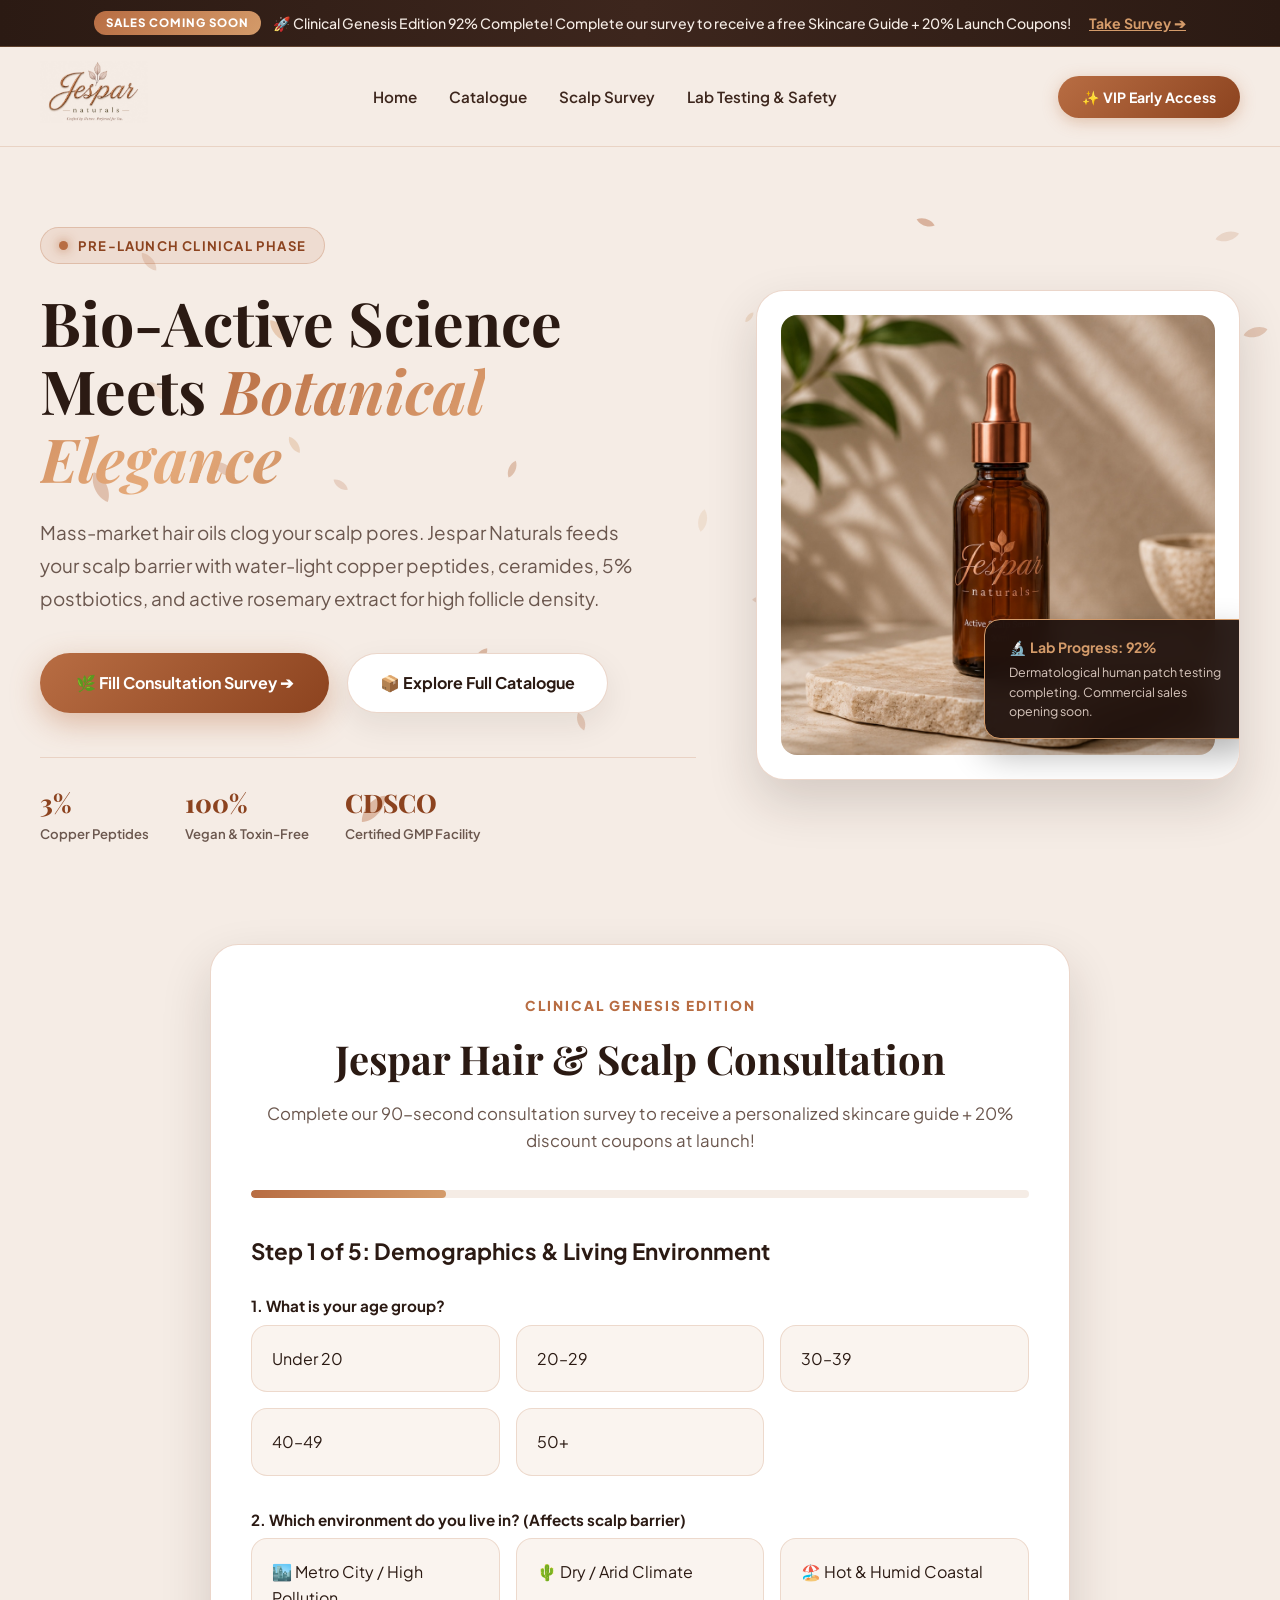
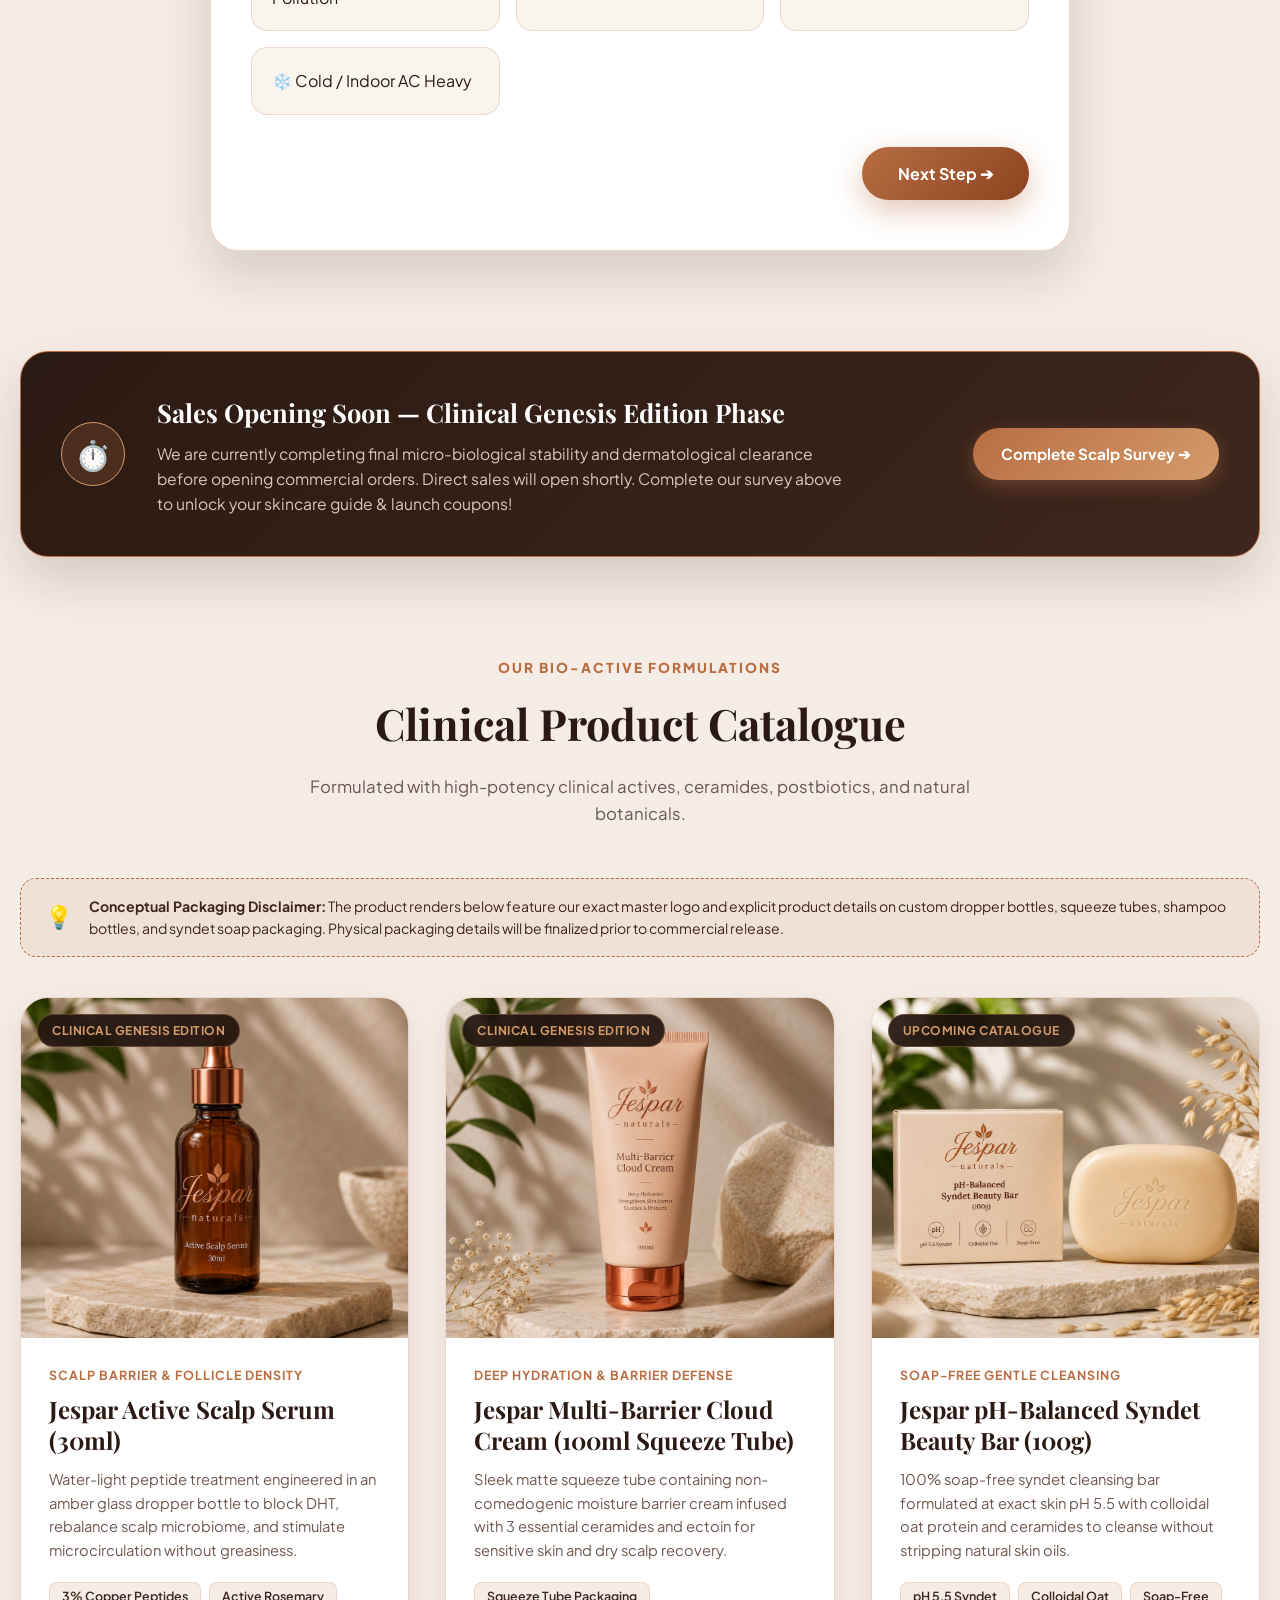
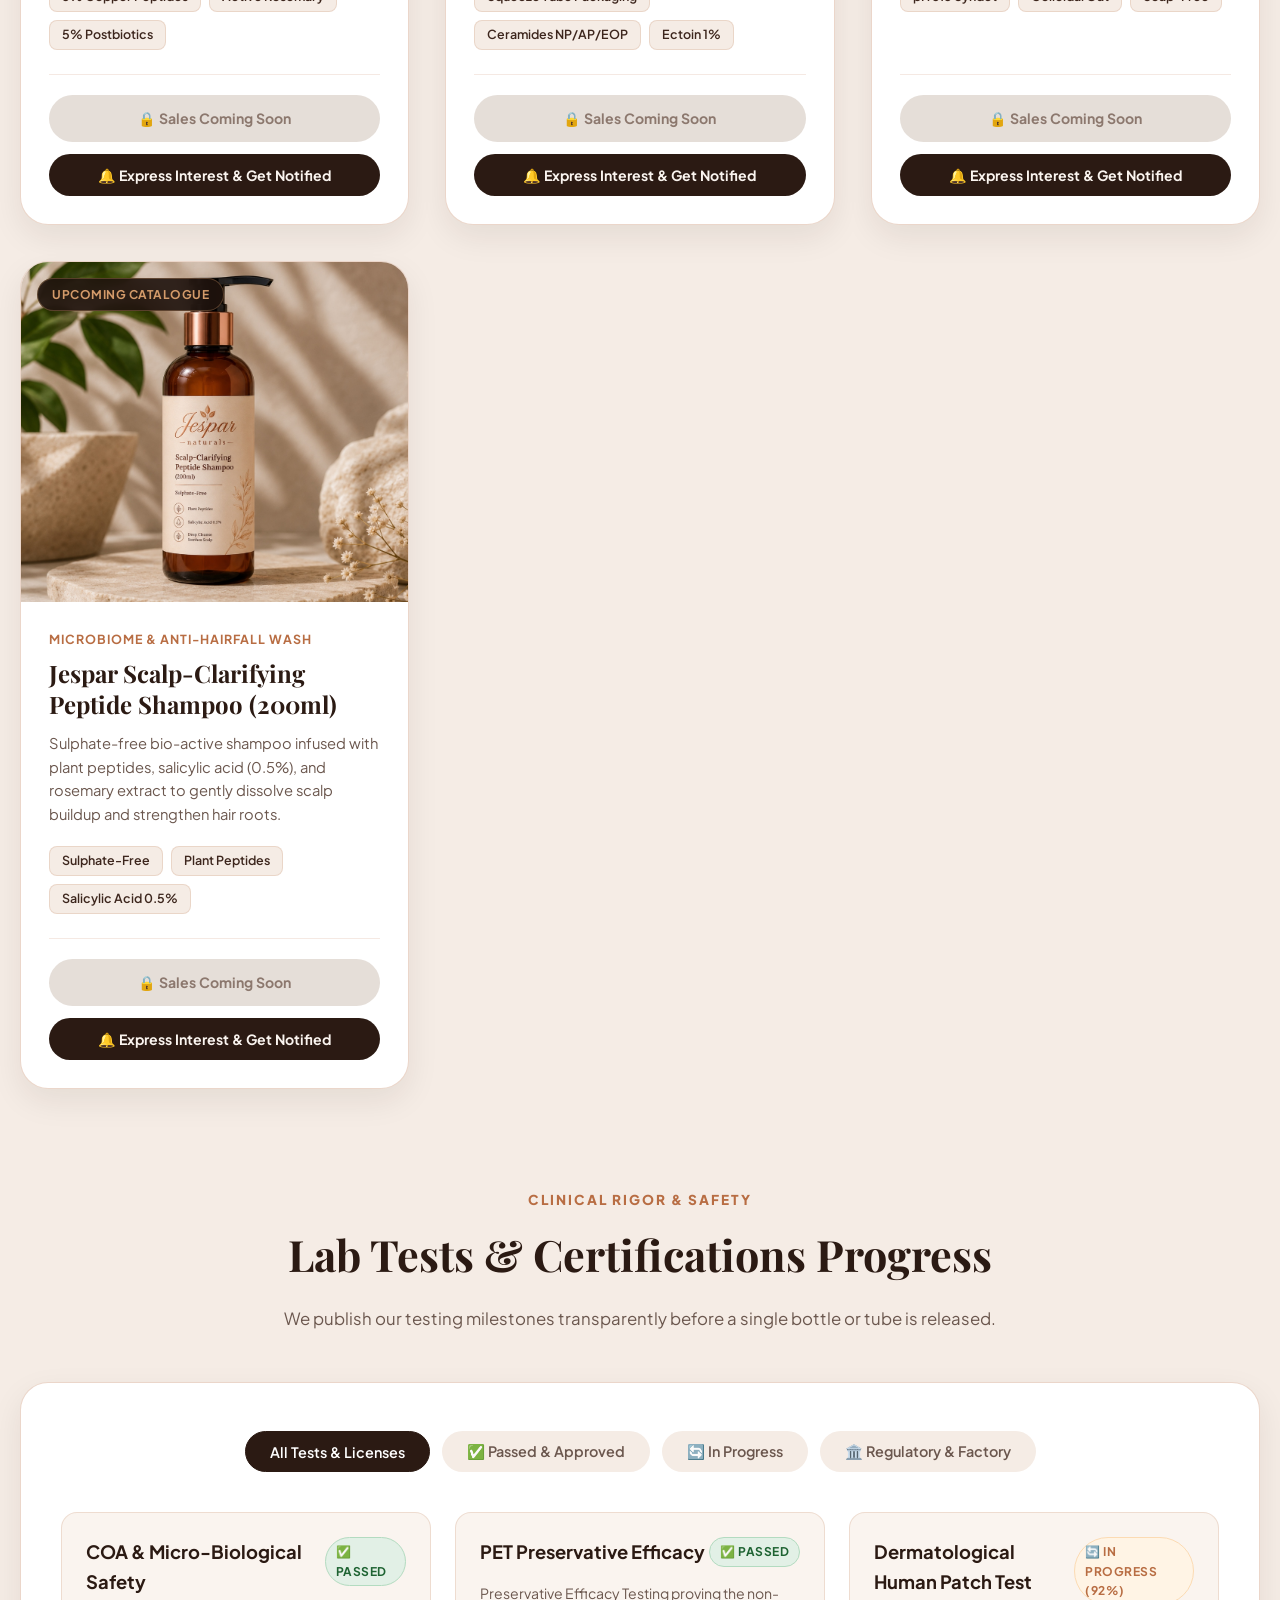
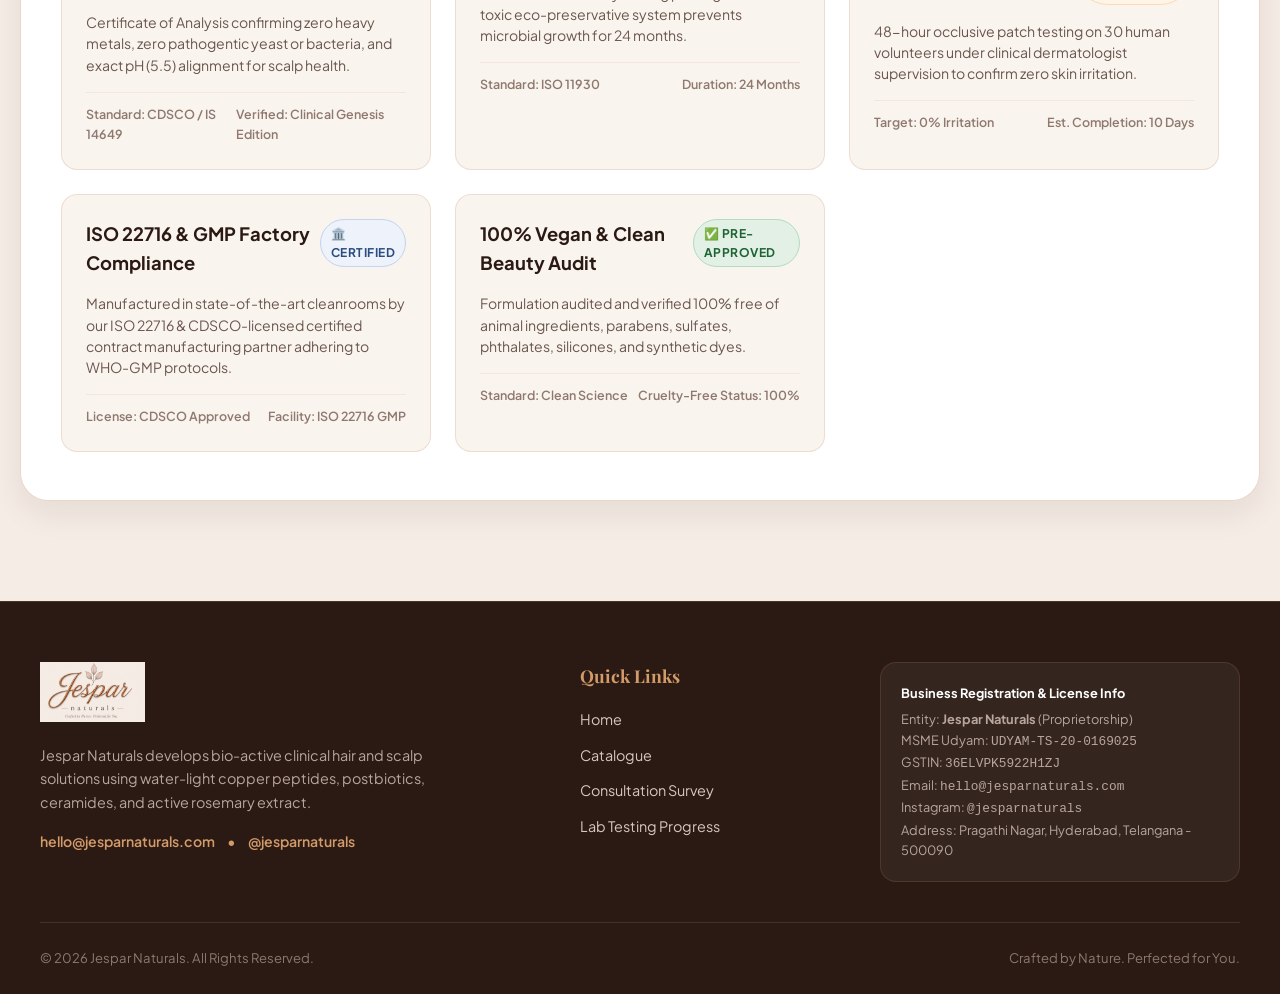
==== index.html @ 6795d4a9 "Deploy Jespar Naturals pre-launch website with 4 clinical product renders & master consultation surv" ====
<!DOCTYPE html>
<html lang="en">
<head>
  <meta charset="UTF-8">
  <meta name="viewport" content="width=device-width, initial-scale=1.0">
  <title>Jespar Naturals — Bio-Active Clinical Scalp & Skin Care</title>
  <meta name="description" content="Jespar Naturals provides clinical water-light copper peptides, postbiotics, and active rosemary for superior scalp barrier and skin health. Explore our full product catalogue.">
  <link rel="stylesheet" href="styles.css">
  <link rel="shortcut icon" href="assets/logo.png?v=2" type="image/png">
</head>
<body>

  <!-- Floating Botanical Nature Particles Canvas -->
  <canvas id="natureCanvas"></canvas>

  <!-- 1. Announcement Bar -->
  <div class="announcement-bar">
    <span class="badge">Sales Coming Soon</span>
    <span>🚀 Clinical Genesis Edition 92% Complete! Complete our survey to receive a free Skincare Guide + 20% Launch Coupons!</span>
    <a href="#survey" class="announcement-link">Take Survey ➔</a>
  </div>

  <!-- 2. Sticky Navbar -->
  <header class="navbar">
    <div class="nav-brand">
      <a href="#hero">
        <img src="assets/logo.png?v=2" alt="Jespar Naturals" class="nav-logo-img">
      </a>
    </div>
    <ul class="nav-links">
      <li><a href="#hero">Home</a></li>
      <li><a href="#products">Catalogue</a></li>
      <li><a href="#survey">Scalp Survey</a></li>
      <li><a href="#lab-tests">Lab Testing & Safety</a></li>
    </ul>
    <div class="nav-actions">
      <button class="btn-primary-sm" onclick="openVipModal()">✨ VIP Early Access</button>
    </div>
  </header>

  <!-- 3. Hero Section -->
  <section class="hero-section" id="hero">
    <div class="hero-content">
      <div class="hero-tag">
        <span class="dot"></span>
        <span>Pre-Launch Clinical Phase</span>
      </div>

      <h1 class="hero-title">
        Bio-Active Science Meets <span class="copper-accent">Botanical Elegance</span>
      </h1>
      <p class="hero-subtitle">
        Mass-market hair oils clog your scalp pores. Jespar Naturals feeds your scalp barrier with water-light copper peptides, ceramides, 5% postbiotics, and active rosemary extract for high follicle density.
      </p>
      <div class="hero-ctas">
        <a href="#survey" class="btn-hero-primary">
          🌿 Fill Consultation Survey ➔
        </a>
        <a href="#products" class="btn-hero-secondary">
          📦 Explore Full Catalogue
        </a>
      </div>
      <div class="hero-proof-bar">
        <div class="proof-item">
          <span class="number">3%</span>
          <span class="label">Copper Peptides</span>
        </div>
        <div class="proof-item">
          <span class="number">100%</span>
          <span class="label">Vegan & Toxin-Free</span>
        </div>
        <div class="proof-item">
          <span class="number">CDSCO</span>
          <span class="label">Certified GMP Facility</span>
        </div>
      </div>
    </div>
    <div class="hero-visual-container">
      <div class="hero-main-card">
        <img src="assets/serum_concept.jpg" alt="Jespar Active Scalp Serum Clinical Genesis Edition Packaging">
        <div class="hero-floating-badge">
          <div class="title">🔬 Lab Progress: 92%</div>
          <div class="desc">Dermatological human patch testing completing. Commercial sales opening soon.</div>
        </div>
      </div>
    </div>
  </section>

  <!-- 4. Master Hair & Scalp Consultation Survey Wizard -->
  <section class="section-wrapper" id="survey">
    <div class="quiz-section-card">
      <div class="quiz-header">
        <div class="section-subtitle">Clinical Genesis Edition</div>
        <h2>Jespar Hair & Scalp Consultation</h2>
        <p>Complete our 90-second consultation survey to receive a personalized skincare guide + 20% discount coupons at launch!</p>
      </div>

      <div class="quiz-progress-bar-wrap">
        <div class="quiz-progress-bar" id="surveyProgressBar"></div>
      </div>

      <!-- Step 1: Age & Environment -->
      <div class="quiz-step-card active" id="surveyStep1">
        <div class="quiz-question-title">Step 1 of 5: Demographics & Living Environment</div>
        
        <div class="form-group mb-4">
          <label style="font-size: 0.95rem; font-weight: 700; color: var(--coffee-espresso);">1. What is your age group?</label>
          <div class="quiz-options-grid">
            <div class="quiz-option-btn" onclick="selectSurveyOption(1, 'age', this, 'Under 20')">Under 20</div>
            <div class="quiz-option-btn" onclick="selectSurveyOption(1, 'age', this, '20–29')">20–29</div>
            <div class="quiz-option-btn" onclick="selectSurveyOption(1, 'age', this, '30–39')">30–39</div>
            <div class="quiz-option-btn" onclick="selectSurveyOption(1, 'age', this, '40–49')">40–49</div>
            <div class="quiz-option-btn" onclick="selectSurveyOption(1, 'age', this, '50+')">50+</div>
          </div>
        </div>

        <div class="form-group">
          <label style="font-size: 0.95rem; font-weight: 700; color: var(--coffee-espresso);">2. Which environment do you live in? (Affects scalp barrier)</label>
          <div class="quiz-options-grid">
            <div class="quiz-option-btn" onclick="selectSurveyOption(1, 'environment', this, 'Metro City / Highly Polluted')">🏙️ Metro City / High Pollution</div>
            <div class="quiz-option-btn" onclick="selectSurveyOption(1, 'environment', this, 'Dry / Arid Climate')">🌵 Dry / Arid Climate</div>
            <div class="quiz-option-btn" onclick="selectSurveyOption(1, 'environment', this, 'Hot & Humid Coastal')">🏖️ Hot & Humid Coastal</div>
            <div class="quiz-option-btn" onclick="selectSurveyOption(1, 'environment', this, 'Cold / Indoor AC Heavy')">❄️ Cold / Indoor AC Heavy</div>
          </div>
        </div>

        <div class="quiz-nav-row">
          <span></span>
          <button class="btn-hero-primary" onclick="nextSurveyStep(1)">Next Step ➔</button>
        </div>
      </div>

      <!-- Step 2: Concerns & Current Treatments -->
      <div class="quiz-step-card" id="surveyStep2">
        <div class="quiz-question-title">Step 2 of 5: Scalp Concerns & Current Treatments</div>

        <div class="form-group mb-4">
          <label style="font-size: 0.95rem; font-weight: 700; color: var(--coffee-espresso);">3. What is your primary hair or scalp concern?</label>
          <div class="quiz-options-grid">
            <div class="quiz-option-btn" onclick="selectSurveyOption(2, 'concern', this, 'Hair Thinning & Fall')">💇 Hair Thinning & Excessive Fall</div>
            <div class="quiz-option-btn" onclick="selectSurveyOption(2, 'concern', this, 'Dry Flakes & Itchiness')">❄️ Dry Flakes & Itchy Scalp</div>
            <div class="quiz-option-btn" onclick="selectSurveyOption(2, 'concern', this, 'Oily Roots & Clogged Pores')">🛢️ Oily Roots & Greasiness</div>
            <div class="quiz-option-btn" onclick="selectSurveyOption(2, 'concern', this, 'Weak Shaft & Slow Growth')">🌱 Weak Shaft & Slow Growth</div>
          </div>
        </div>

        <div class="form-group">
          <label style="font-size: 0.95rem; font-weight: 700; color: var(--coffee-espresso);">4. How do you currently treat hair fall or scalp issues?</label>
          <div class="quiz-options-grid">
            <div class="quiz-option-btn" onclick="selectSurveyOption(2, 'treatment', this, 'Heavy Hair Oils (Coconut/Onion)')">🥥 Heavy Traditional Hair Oils</div>
            <div class="quiz-option-btn" onclick="selectSurveyOption(2, 'treatment', this, 'Anti-Hairfall Shampoos')">🧼 Anti-Hairfall Shampoos</div>
            <div class="quiz-option-btn" onclick="selectSurveyOption(2, 'treatment', this, 'Dermatologist Supplements')">💊 Derm Supplements / Minoxidil</div>
            <div class="quiz-option-btn" onclick="selectSurveyOption(2, 'treatment', this, 'No Active Treatment Yet')">❌ No Active Treatment Yet</div>
          </div>
        </div>

        <div class="quiz-nav-row">
          <button class="btn-hero-secondary" onclick="prevSurveyStep(2)">⬅️ Back</button>
          <button class="btn-hero-primary" onclick="nextSurveyStep(2)">Next Step ➔</button>
        </div>
      </div>

      <!-- Step 3: Texture Preference & Customization -->
      <div class="quiz-step-card" id="surveyStep3">
        <div class="quiz-question-title">Step 3 of 5: Product Texture & Customization</div>

        <div class="form-group mb-4">
          <label style="font-size: 0.95rem; font-weight: 700; color: var(--coffee-espresso);">5. Do you prefer traditional hair oils, or a water-light serum that absorbs instantly?</label>
          <div class="quiz-options-grid">
            <div class="quiz-option-btn" onclick="selectSurveyOption(3, 'texture', this, 'Water-Light Non-Greasy Serum')">💧 Water-Light Non-Greasy Serum</div>
            <div class="quiz-option-btn" onclick="selectSurveyOption(3, 'texture', this, 'Traditional Hair Oils')">🥥 Traditional Heavy Hair Oils</div>
            <div class="quiz-option-btn" onclick="selectSurveyOption(3, 'texture', this, 'Open to Both')">✨ Open to Both</div>
          </div>
        </div>

        <div class="form-group">
          <label style="font-size: 0.95rem; font-weight: 700; color: var(--coffee-espresso);">6. Would you buy a hair serum customized based on an online scalp consultation?</label>
          <div class="quiz-options-grid">
            <div class="quiz-option-btn" onclick="selectSurveyOption(3, 'customization', this, 'Yes, Absolutely!')">🎯 Yes, Absolutely!</div>
            <div class="quiz-option-btn" onclick="selectSurveyOption(3, 'customization', this, 'Yes, if Clinical Results Proven')">🔬 Yes, if Results Proven</div>
            <div class="quiz-option-btn" onclick="selectSurveyOption(3, 'customization', this, 'Maybe / Price Dependent')">🤔 Maybe / Depends on Price</div>
          </div>
        </div>

        <div class="quiz-nav-row">
          <button class="btn-hero-secondary" onclick="prevSurveyStep(3)">⬅️ Back</button>
          <button class="btn-hero-primary" onclick="nextSurveyStep(3)">Next Step ➔</button>
        </div>
      </div>

      <!-- Step 4: Budget & Routine Consistency -->
      <div class="quiz-step-card" id="surveyStep4">
        <div class="quiz-question-title">Step 4 of 5: Budget & Routine Habits</div>

        <div class="form-group mb-4">
          <label style="font-size: 0.95rem; font-weight: 700; color: var(--coffee-espresso);">7. What is your monthly budget for hair products that deliver visible results?</label>
          <div class="quiz-options-grid">
            <div class="quiz-option-btn" onclick="selectSurveyOption(4, 'budget', this, 'Under ₹499')">Under ₹499</div>
            <div class="quiz-option-btn" onclick="selectSurveyOption(4, 'budget', this, '₹500 – ₹899')">₹500 – ₹899</div>
            <div class="quiz-option-btn" onclick="selectSurveyOption(4, 'budget', this, '₹900 – ₹1,499')">₹900 – ₹1,499</div>
            <div class="quiz-option-btn" onclick="selectSurveyOption(4, 'budget', this, '₹1,500+')">₹1,500+</div>
          </div>
        </div>

        <div class="form-group mb-4">
          <label style="font-size: 0.95rem; font-weight: 700; color: var(--coffee-espresso);">8. On a scale of 1–5, how consistent are you with your hair routine?</label>
          <div class="quiz-options-grid">
            <div class="quiz-option-btn" onclick="selectSurveyOption(4, 'consistency', this, '1 (Rarely)')">1 (Rarely)</div>
            <div class="quiz-option-btn" onclick="selectSurveyOption(4, 'consistency', this, '2 (Occasionally)')">2 (Occasionally)</div>
            <div class="quiz-option-btn" onclick="selectSurveyOption(4, 'consistency', this, '3 (Moderate)')">3 (Moderate)</div>
            <div class="quiz-option-btn" onclick="selectSurveyOption(4, 'consistency', this, '4 (Consistent)')">4 (Consistent)</div>
            <div class="quiz-option-btn" onclick="selectSurveyOption(4, 'consistency', this, '5 (Daily Dedicated)')">5 (Daily Dedicated)</div>
          </div>
        </div>

        <div class="form-group">
          <label style="font-size: 0.95rem; font-weight: 700; color: var(--coffee-espresso);">9. What is the biggest barrier preventing you from maintaining a routine?</label>
          <div class="quiz-options-grid">
            <div class="quiz-option-btn" onclick="selectSurveyOption(4, 'barrier', this, 'Greasiness & Wash Hassle')">🍳 Greasiness & Wash Hassle</div>
            <div class="quiz-option-btn" onclick="selectSurveyOption(4, 'barrier', this, 'Lack of Visible Results')">⏳ Lack of Visible Results</div>
            <div class="quiz-option-btn" onclick="selectSurveyOption(4, 'barrier', this, 'Forgetfulness / Time')">⏰ Forgetfulness / Lack of Time</div>
            <div class="quiz-option-btn" onclick="selectSurveyOption(4, 'barrier', this, 'High Product Cost')">💰 High Product Cost</div>
          </div>
        </div>

        <div class="quiz-nav-row">
          <button class="btn-hero-secondary" onclick="prevSurveyStep(4)">⬅️ Back</button>
          <button class="btn-hero-primary" onclick="nextSurveyStep(4)">Final Step ➔</button>
        </div>
      </div>

      <!-- Step 5: Product Reservation & Contact Details -->
      <div class="quiz-step-card" id="surveyStep5">
        <div class="quiz-question-title">Step 5 of 5: Clinical Genesis Edition Reservation & Coupon Delivery</div>

        <div class="form-group mb-4">
          <label style="font-size: 0.95rem; font-weight: 700; color: var(--coffee-espresso);">10. Which product would you like reserved?</label>
          <div class="quiz-options-grid">
            <div class="quiz-option-btn" onclick="selectSurveyOption(5, 'product', this, 'Jespar Active Scalp Serum (30ml Dropper)')">🧪 Jespar Active Scalp Serum (30ml Dropper)</div>
            <div class="quiz-option-btn" onclick="selectSurveyOption(5, 'product', this, 'Jespar Multi-Barrier Cloud Cream (100ml Tube)')">🧴 Jespar Multi-Barrier Cloud Cream (100ml Squeeze Tube)</div>
            <div class="quiz-option-btn" onclick="selectSurveyOption(5, 'product', this, 'Jespar pH-Balanced Syndet Beauty Bar (100g)')">🧼 Jespar pH-Balanced Syndet Beauty Bar (100g)</div>
            <div class="quiz-option-btn" onclick="selectSurveyOption(5, 'product', this, 'Jespar Scalp-Clarifying Peptide Shampoo (200ml)')">🌿 Jespar Scalp-Clarifying Peptide Shampoo (200ml)</div>
          </div>
        </div>

        <form onsubmit="submitMasterSurvey(event)" style="max-width: 540px; margin: 24px auto 0;">
          <div class="form-group">
            <label for="surveyName">Full Name *</label>
            <input type="text" id="surveyName" class="form-control" placeholder="Priya Kethana" required>
          </div>
          <div class="form-group">
            <label for="surveyEmail">Email Address *</label>
            <input type="email" id="surveyEmail" class="form-control" placeholder="hello@jesparnaturals.com" required>
          </div>
          <div class="form-group">
            <label for="surveyPhone">Phone Number / WhatsApp * (For Coupon & Guide Delivery)</label>
            <input type="tel" id="surveyPhone" class="form-control" placeholder="+91 98765 43210" required>
          </div>
          
          <div class="quiz-nav-row" style="margin-top: 24px;">
            <button type="button" class="btn-hero-secondary" onclick="prevSurveyStep(5)">⬅️ Back</button>
            <button type="submit" class="btn-hero-primary">
              ✨ Complete Survey & Claim Coupons ➔
            </button>
          </div>
        </form>
      </div>

      <!-- Results & Thank You Screen -->
      <div class="quiz-results-card" id="surveyResultsCard">
        <div class="routine-match-badge">💚 THANK YOU FOR COMPLETING OUR SURVEY!</div>
        <h3 style="font-size: 2.2rem; color: var(--coffee-espresso); margin-bottom: 16px;">
          Your Consultation is Complete!
        </h3>
        <div style="background: rgba(184, 109, 67, 0.1); border: 1px dashed var(--copper-primary); border-radius: var(--radius-md); padding: 24px; max-width: 650px; margin: 0 auto 24px; text-align: center;">
          <p style="font-size: 1.1rem; color: var(--coffee-espresso); font-weight: 700; margin-bottom: 8px;">
            🎁 Once Jespar Naturals officially launches:
          </p>
          <p style="font-size: 1rem; color: var(--text-muted); line-height: 1.7;">
            We will share your <strong>Detailed Skincare & Scalp Routine Guide</strong> along with your <strong>20% Early-Bird Discount Coupons</strong> directly to your WhatsApp (<span id="thanksPhoneText"></span>) and Email (<span id="thanksEmailText"></span>)!
          </p>
        </div>
        <div style="display: flex; gap: 16px; justify-content: center; flex-wrap: wrap;">
          <a href="#products" class="btn-hero-primary">Explore Product Formulations ➔</a>
          <button class="btn-hero-secondary" onclick="openVipModal()">View VIP Reservations</button>
        </div>
      </div>

    </div>
  </section>

  <!-- 5. Pre-Launch E-Commerce Notice Banner -->
  <section class="section-wrapper">
    <div class="prelaunch-notice-banner">
      <div class="notice-icon">⏱️</div>
      <div class="notice-content">
        <h3>Sales Opening Soon — Clinical Genesis Edition Phase</h3>
        <p>
          We are currently completing final micro-biological stability and dermatological clearance before opening commercial orders. Direct sales will open shortly. Complete our survey above to unlock your skincare guide & launch coupons!
        </p>
      </div>
      <a href="#survey" class="btn-survey-cta">
        Complete Scalp Survey ➔
      </a>
    </div>
  </section>

  <!-- 6. 4-Product Catalogue Showcase with Redesigned Master Studio Renders -->
  <section class="section-wrapper" id="products">
    <div class="section-header">
      <div class="section-subtitle">Our Bio-Active Formulations</div>
      <h2 class="section-title">Clinical Product Catalogue</h2>
      <p class="section-desc">Formulated with high-potency clinical actives, ceramides, postbiotics, and natural botanicals.</p>
    </div>

    <!-- Explicit Conceptual Disclaimer -->
    <div class="disclaimer-alert-box">
      <span class="icon">💡</span>
      <div>
        <strong>Conceptual Packaging Disclaimer:</strong> The product renders below feature our exact master logo and explicit product details on custom dropper bottles, squeeze tubes, shampoo bottles, and syndet soap packaging. Physical packaging details will be finalized prior to commercial release.
      </div>
    </div>

    <div class="products-grid">
      <!-- Product Card 1: Scalp Serum -->
      <div class="product-card">
        <div class="product-image-wrapper">
          <img src="assets/serum_concept.jpg" alt="Jespar Active Scalp Serum 30ml Amber Glass Dropper Bottle Redesigned Master Render">
          <span class="status-badge">Clinical Genesis Edition</span>
        </div>
        <div class="product-details">
          <div class="product-tagline">Scalp Barrier & Follicle Density</div>
          <h3 class="product-title">Jespar Active Scalp Serum (30ml)</h3>
          <p class="product-description">
            Water-light peptide treatment engineered in an amber glass dropper bottle to block DHT, rebalance scalp microbiome, and stimulate microcirculation without greasiness.
          </p>
          <div class="key-actives-list">
            <span class="active-pill">3% Copper Peptides</span>
            <span class="active-pill">Active Rosemary</span>
            <span class="active-pill">5% Postbiotics</span>
          </div>
          <div class="product-actions-box">
            <div class="btn-disabled-buy">🔒 Sales Coming Soon</div>
            <button class="btn-notify-interest" onclick="openVipModal('Jespar Active Scalp Serum')">🔔 Express Interest & Get Notified</button>
          </div>
        </div>
      </div>

      <!-- Product Card 2: Cloud Cream Squeeze Tube -->
      <div class="product-card">
        <div class="product-image-wrapper">
          <img src="assets/cream_concept.jpg" alt="Jespar Multi-Barrier Cloud Cream 100ml Matte Squeeze Tube Redesigned Master Render">
          <span class="status-badge">Clinical Genesis Edition</span>
        </div>
        <div class="product-details">
          <div class="product-tagline">Deep Hydration & Barrier Defense</div>
          <h3 class="product-title">Jespar Multi-Barrier Cloud Cream (100ml Squeeze Tube)</h3>
          <p class="product-description">
            Sleek matte squeeze tube containing non-comedogenic moisture barrier cream infused with 3 essential ceramides and ectoin for sensitive skin and dry scalp recovery.
          </p>
          <div class="key-actives-list">
            <span class="active-pill">Squeeze Tube Packaging</span>
            <span class="active-pill">Ceramides NP/AP/EOP</span>
            <span class="active-pill">Ectoin 1%</span>
          </div>
          <div class="product-actions-box">
            <div class="btn-disabled-buy">🔒 Sales Coming Soon</div>
            <button class="btn-notify-interest" onclick="openVipModal('Jespar Multi-Barrier Cloud Cream Tube')">🔔 Express Interest & Get Notified</button>
          </div>
        </div>
      </div>

      <!-- Product Card 3: pH-Balanced Syndet Beauty Bar -->
      <div class="product-card">
        <div class="product-image-wrapper">
          <img src="assets/syndet_concept.jpg" alt="Jespar pH-Balanced Syndet Beauty Bar 100g Redesigned Master Render">
          <span class="status-badge">Upcoming Catalogue</span>
        </div>
        <div class="product-details">
          <div class="product-tagline">Soap-Free Gentle Cleansing</div>
          <h3 class="product-title">Jespar pH-Balanced Syndet Beauty Bar (100g)</h3>
          <p class="product-description">
            100% soap-free syndet cleansing bar formulated at exact skin pH 5.5 with colloidal oat protein and ceramides to cleanse without stripping natural skin oils.
          </p>
          <div class="key-actives-list">
            <span class="active-pill">pH 5.5 Syndet</span>
            <span class="active-pill">Colloidal Oat</span>
            <span class="active-pill">Soap-Free</span>
          </div>
          <div class="product-actions-box">
            <div class="btn-disabled-buy">🔒 Sales Coming Soon</div>
            <button class="btn-notify-interest" onclick="openVipModal('Jespar pH-Balanced Syndet Beauty Bar')">🔔 Express Interest & Get Notified</button>
          </div>
        </div>
      </div>

      <!-- Product Card 4: Scalp-Clarifying Peptide Shampoo -->
      <div class="product-card">
        <div class="product-image-wrapper">
          <img src="assets/shampoo_concept.jpg" alt="Jespar Scalp-Clarifying Peptide Shampoo 200ml Amber Pump Bottle Redesigned Master Render">
          <span class="status-badge">Upcoming Catalogue</span>
        </div>
        <div class="product-details">
          <div class="product-tagline">Microbiome & Anti-Hairfall Wash</div>
          <h3 class="product-title">Jespar Scalp-Clarifying Peptide Shampoo (200ml)</h3>
          <p class="product-description">
            Sulphate-free bio-active shampoo infused with plant peptides, salicylic acid (0.5%), and rosemary extract to gently dissolve scalp buildup and strengthen hair roots.
          </p>
          <div class="key-actives-list">
            <span class="active-pill">Sulphate-Free</span>
            <span class="active-pill">Plant Peptides</span>
            <span class="active-pill">Salicylic Acid 0.5%</span>
          </div>
          <div class="product-actions-box">
            <div class="btn-disabled-buy">🔒 Sales Coming Soon</div>
            <button class="btn-notify-interest" onclick="openVipModal('Jespar Scalp-Clarifying Peptide Shampoo')">🔔 Express Interest & Get Notified</button>
          </div>
        </div>
      </div>
    </div>
  </section>

  <!-- 7. Lab Tests & Certifications Tracker -->
  <section class="section-wrapper" id="lab-tests">
    <div class="section-header">
      <div class="section-subtitle">Clinical Rigor & Safety</div>
      <h2 class="section-title">Lab Tests & Certifications Progress</h2>
      <p class="section-desc">We publish our testing milestones transparently before a single bottle or tube is released.</p>
    </div>

    <div class="lab-tracker-container">
      <div class="tab-filter-bar">
        <button class="tab-btn active" onclick="filterLabCards('all')">All Tests & Licenses</button>
        <button class="tab-btn" onclick="filterLabCards('passed')">✅ Passed & Approved</button>
        <button class="tab-btn" onclick="filterLabCards('progress')">🔄 In Progress</button>
        <button class="tab-btn" onclick="filterLabCards('compliance')">🏛️ Regulatory & Factory</button>
      </div>

      <div class="lab-cards-grid">
        <!-- Lab Card 1 -->
        <div class="lab-card" data-category="passed">
          <div class="lab-card-header">
            <div class="lab-card-title">COA & Micro-Biological Safety</div>
            <span class="lab-status-tag status-passed">✅ Passed</span>
          </div>
          <p class="lab-card-desc">
            Certificate of Analysis confirming zero heavy metals, zero pathogentic yeast or bacteria, and exact pH (5.5) alignment for scalp health.
          </p>
          <div class="lab-card-meta">
            <span>Standard: CDSCO / IS 14649</span>
            <span>Verified: Clinical Genesis Edition</span>
          </div>
        </div>

        <!-- Lab Card 2 -->
        <div class="lab-card" data-category="passed">
          <div class="lab-card-header">
            <div class="lab-card-title">PET Preservative Efficacy</div>
            <span class="lab-status-tag status-passed">✅ Passed</span>
          </div>
          <p class="lab-card-desc">
            Preservative Efficacy Testing proving the non-toxic eco-preservative system prevents microbial growth for 24 months.
          </p>
          <div class="lab-card-meta">
            <span>Standard: ISO 11930</span>
            <span>Duration: 24 Months</span>
          </div>
        </div>

        <!-- Lab Card 3 -->
        <div class="lab-card" data-category="progress">
          <div class="lab-card-header">
            <div class="lab-card-title">Dermatological Human Patch Test</div>
            <span class="lab-status-tag status-progress">🔄 In Progress (92%)</span>
          </div>
          <p class="lab-card-desc">
            48-hour occlusive patch testing on 30 human volunteers under clinical dermatologist supervision to confirm zero skin irritation.
          </p>
          <div class="lab-card-meta">
            <span>Target: 0% Irritation</span>
            <span>Est. Completion: 10 Days</span>
          </div>
        </div>

        <!-- Lab Card 4 -->
        <div class="lab-card" data-category="compliance">
          <div class="lab-card-header">
            <div class="lab-card-title">ISO 22716 & GMP Factory Compliance</div>
            <span class="lab-status-tag status-approved">🏛️ Certified</span>
          </div>
          <p class="lab-card-desc">
            Manufactured in state-of-the-art cleanrooms by our ISO 22716 & CDSCO-licensed certified contract manufacturing partner adhering to WHO-GMP protocols.
          </p>
          <div class="lab-card-meta">
            <span>License: CDSCO Approved</span>
            <span>Facility: ISO 22716 GMP</span>
          </div>
        </div>

        <!-- Lab Card 5 -->
        <div class="lab-card" data-category="passed">
          <div class="lab-card-header">
            <div class="lab-card-title">100% Vegan & Clean Beauty Audit</div>
            <span class="lab-status-tag status-passed">✅ Pre-Approved</span>
          </div>
          <p class="lab-card-desc">
            Formulation audited and verified 100% free of animal ingredients, parabens, sulfates, phthalates, silicones, and synthetic dyes.
          </p>
          <div class="lab-card-meta">
            <span>Standard: Clean Science</span>
            <span>Cruelty-Free Status: 100%</span>
          </div>
        </div>
      </div>
    </div>
  </section>

  <!-- 8. VIP Access Modal -->
  <div class="modal-overlay" id="vipModal">
    <div class="modal-box">
      <button class="modal-close-btn" onclick="closeVipModal()">&times;</button>
      <div class="modal-header">
        <h3>Join VIP Launch List</h3>
        <p>Be the first to know when Clinical Genesis Edition goes live!</p>
      </div>
      <form id="vipForm" onsubmit="handleVipSubmit(event)">
        <div class="form-group">
          <label for="vipName">Full Name *</label>
          <input type="text" id="vipName" class="form-control" placeholder="Your Name" required>
        </div>
        <div class="form-group">
          <label for="vipEmail">Email Address *</label>
          <input type="email" id="vipEmail" class="form-control" placeholder="name@example.com" required>
        </div>
        <div class="form-group">
          <label for="vipPhone">Phone Number / WhatsApp *</label>
          <input type="tel" id="vipPhone" class="form-control" placeholder="+91 98765 43210" required>
        </div>
        <div class="form-group">
          <label for="vipProduct">Interested Product</label>
          <select id="vipProduct" class="form-control">
            <option value="Jespar Active Scalp Serum">Jespar Active Scalp Serum (Dropper Bottle)</option>
            <option value="Jespar Multi-Barrier Cloud Cream Tube">Jespar Multi-Barrier Cloud Cream (Squeeze Tube)</option>
            <option value="Jespar pH-Balanced Syndet Beauty Bar">Jespar pH-Balanced Syndet Beauty Bar (100g)</option>
            <option value="Jespar Scalp-Clarifying Peptide Shampoo">Jespar Scalp-Clarifying Peptide Shampoo (200ml)</option>
          </select>
        </div>
        <button type="submit" class="btn-form-submit">🔔 Confirm VIP Reservation</button>
      </form>
    </div>
  </div>

  <!-- 9. Footer -->
  <footer class="site-footer">
    <div class="footer-inner">
      <div class="footer-brand">
        <img src="assets/logo.png?v=2" alt="Jespar Naturals Master Logo">
        <p>
          Jespar Naturals develops bio-active clinical hair and scalp solutions using water-light copper peptides, postbiotics, ceramides, and active rosemary extract.
        </p>
        <div class="footer-contact-links">
          <a href="mailto:hello@jesparnaturals.com">hello@jesparnaturals.com</a>
          <span>&bull;</span>
          <a href="https://www.instagram.com/jesparnaturals/" target="_blank">@jesparnaturals</a>
        </div>
      </div>
      <div>
        <h4 class="footer-title">Quick Links</h4>
        <ul class="footer-links">
          <li><a href="#hero">Home</a></li>
          <li><a href="#products">Catalogue</a></li>
          <li><a href="#survey">Consultation Survey</a></li>
          <li><a href="#lab-tests">Lab Testing Progress</a></li>
        </ul>
      </div>
      <div class="footer-legal-box">
        <strong style="color: #fff; display: block; margin-bottom: 6px;">Business Registration & License Info</strong>
        Entity: <strong>Jespar Naturals</strong> (Proprietorship)<br>
        MSME Udyam: <code>UDYAM-TS-20-0169025</code><br>
        GSTIN: <code>36ELVPK5922H1ZJ</code><br>
        Email: <code>hello@jesparnaturals.com</code><br>
        Instagram: <code>@jesparnaturals</code><br>
        Address: Pragathi Nagar, Hyderabad, Telangana - 500090
      </div>
    </div>
    <div class="footer-bottom">
      <div>&copy; 2026 Jespar Naturals. All Rights Reserved.</div>
      <div>Crafted by Nature. Perfected for You.</div>
    </div>
  </footer>

  <script src="app.js"></script>
</body>
</html>
---- styles.css ----
/* ==========================================================================
   Jespar Naturals — Pre-Launch Static Website Stylesheet (Quiz Edition)
   Theme Palette: Metallic Copper, Deep Coffee Espresso & Warm Nude Cream (#f5ece5)
   ========================================================================== */

@import url('https://fonts.googleapis.com/css2?family=Playfair+Display:ital,wght@0,400;0,600;0,700;1,400;1,600&family=Plus+Jakarta+Sans:wght@300;400;500;600;700;800&display=swap');

:root {
  --copper-primary: #b86d43;
  --copper-dark: #8c431f;
  --copper-light: #d49b6a;
  --copper-glow: rgba(184, 109, 67, 0.22);
  
  --coffee-espresso: #2b1a13;
  --coffee-dark: #3d261d;
  --coffee-muted: #5e453a;

  --nude-bg: #f5ece5;
  --nude-light: #faf4ef;
  --nude-card: #ffffff;
  
  --olive-leaf: #6b6851;
  --olive-light: #e8e6d9;

  --text-main: #2b1a13;
  --text-muted: #6b574e;
  --text-light: #8f796f;

  --border-copper: rgba(184, 109, 67, 0.28);
  --shadow-soft: 0 12px 32px rgba(43, 26, 19, 0.08);
  --shadow-hover: 0 22px 50px rgba(43, 26, 19, 0.16);
  --radius-sm: 8px;
  --radius-md: 16px;
  --radius-lg: 28px;
  --radius-full: 9999px;
  
  --transition: all 0.4s cubic-bezier(0.16, 1, 0.3, 1);
}

*, *::before, *::after {
  box-sizing: border-box;
  margin: 0;
  padding: 0;
}

html {
  scroll-behavior: smooth;
  font-family: 'Plus Jakarta Sans', sans-serif;
  background-color: var(--nude-bg);
  color: var(--text-main);
  line-height: 1.6;
}

body {
  overflow-x: hidden;
  position: relative;
}

/* Background Animated Canvas for Nature Floating Particles */
#natureCanvas {
  position: fixed;
  top: 0;
  left: 0;
  width: 100vw;
  height: 100vh;
  pointer-events: none;
  z-index: 1;
  opacity: 0.65;
}

h1, h2, h3, h4, .font-serif {
  font-family: 'Playfair Display', Georgia, serif;
}

a {
  color: inherit;
  text-decoration: none;
}

button {
  font-family: inherit;
  cursor: pointer;
  border: none;
  background: none;
}

/* Announcement Bar */
.announcement-bar {
  background: linear-gradient(90deg, #2b1a13 0%, #3d261d 50%, #2b1a13 100%);
  color: #f5ece5;
  text-align: center;
  padding: 11px 20px;
  font-size: 0.88rem;
  font-weight: 500;
  border-bottom: 1px solid rgba(212, 155, 106, 0.3);
  display: flex;
  justify-content: center;
  align-items: center;
  gap: 12px;
  position: relative;
  z-index: 10;
}

.announcement-bar .badge {
  background: linear-gradient(135deg, var(--copper-primary) 0%, var(--copper-light) 100%);
  color: #fff;
  padding: 3px 12px;
  border-radius: var(--radius-full);
  font-size: 0.72rem;
  font-weight: 800;
  text-transform: uppercase;
  letter-spacing: 1px;
}

.announcement-link {
  color: var(--copper-light);
  text-decoration: underline;
  font-weight: 700;
  margin-left: 6px;
  transition: var(--transition);
}

.announcement-link:hover {
  color: #fff;
}

/* Navbar */
header.navbar {
  position: sticky;
  top: 0;
  z-index: 1000;
  background: rgba(245, 236, 229, 0.95);
  backdrop-filter: blur(18px);
  -webkit-backdrop-filter: blur(18px);
  border-bottom: 1px solid rgba(184, 109, 67, 0.2);
  padding: 14px 40px;
  display: flex;
  align-items: center;
  justify-content: space-between;
  transition: var(--transition);
}

.nav-brand {
  display: flex;
  align-items: center;
}

.nav-logo-img {
  height: 64px;
  width: auto;
  object-fit: contain;
  transition: var(--transition);
}

.nav-logo-img:hover {
  transform: scale(1.03);
}

.nav-links {
  display: flex;
  align-items: center;
  gap: 32px;
  list-style: none;
}

.nav-links a {
  font-size: 0.95rem;
  font-weight: 600;
  color: var(--coffee-dark);
  position: relative;
  padding: 4px 0;
  transition: var(--transition);
}

.nav-links a::after {
  content: '';
  position: absolute;
  bottom: 0;
  left: 0;
  width: 0;
  height: 2px;
  background: linear-gradient(90deg, var(--copper-primary), var(--copper-light));
  transition: var(--transition);
}

.nav-links a:hover {
  color: var(--copper-primary);
}

.nav-links a:hover::after {
  width: 100%;
}

.nav-actions {
  display: flex;
  align-items: center;
  gap: 14px;
}

.btn-primary-sm {
  background: linear-gradient(135deg, var(--copper-primary) 0%, var(--copper-dark) 100%);
  color: #fff;
  padding: 12px 24px;
  border-radius: var(--radius-full);
  font-weight: 700;
  font-size: 0.88rem;
  box-shadow: 0 4px 16px rgba(184, 109, 67, 0.35);
  transition: var(--transition);
  display: inline-flex;
  align-items: center;
  gap: 8px;
}

.btn-primary-sm:hover {
  transform: translateY(-2px) scale(1.02);
  box-shadow: 0 8px 24px rgba(184, 109, 67, 0.5);
}

/* Hero Section */
.hero-section {
  position: relative;
  z-index: 2;
  padding: 80px 40px 100px;
  max-width: 1320px;
  margin: 0 auto;
  display: grid;
  grid-template-columns: 1.15fr 0.85fr;
  gap: 60px;
  align-items: center;
}

.hero-tag {
  display: inline-flex;
  align-items: center;
  gap: 10px;
  background: rgba(184, 109, 67, 0.12);
  border: 1px solid var(--border-copper);
  color: var(--copper-dark);
  padding: 7px 18px;
  border-radius: var(--radius-full);
  font-size: 0.82rem;
  font-weight: 700;
  text-transform: uppercase;
  letter-spacing: 1.2px;
  margin-bottom: 24px;
}

.hero-tag .dot {
  width: 9px;
  height: 9px;
  background-color: var(--copper-primary);
  border-radius: 50%;
  box-shadow: 0 0 12px var(--copper-primary);
  animation: pulse 2s infinite;
}

@keyframes pulse {
  0% { transform: scale(0.9); opacity: 0.7; }
  50% { transform: scale(1.3); opacity: 1; }
  100% { transform: scale(0.9); opacity: 0.7; }
}

.hero-title {
  font-size: 3.8rem;
  line-height: 1.12;
  color: var(--coffee-espresso);
  font-weight: 700;
  margin-bottom: 24px;
}

.hero-title span.copper-accent {
  background: linear-gradient(135deg, #b86d43 0%, #e5aa7a 40%, #8c431f 100%);
  background-size: 200% auto;
  -webkit-background-clip: text;
  -webkit-text-fill-color: transparent;
  font-style: italic;
  animation: shimmer 4s linear infinite;
}

@keyframes shimmer {
  to { background-position: 200% center; }
}

.hero-subtitle {
  font-size: 1.18rem;
  color: var(--text-muted);
  line-height: 1.75;
  margin-bottom: 38px;
  max-width: 620px;
}

.hero-ctas {
  display: flex;
  flex-wrap: wrap;
  gap: 18px;
  margin-bottom: 44px;
}

.btn-hero-primary {
  background: linear-gradient(135deg, var(--copper-primary) 0%, var(--copper-dark) 100%);
  color: #fff;
  padding: 16px 36px;
  border-radius: var(--radius-full);
  font-weight: 700;
  font-size: 1rem;
  box-shadow: 0 10px 30px rgba(184, 109, 67, 0.4);
  transition: var(--transition);
  display: inline-flex;
  align-items: center;
  gap: 10px;
}

.btn-hero-primary:hover {
  transform: translateY(-3px) scale(1.02);
  box-shadow: 0 14px 35px rgba(184, 109, 67, 0.55);
}

.btn-hero-secondary {
  background: var(--nude-card);
  color: var(--coffee-espresso);
  border: 1.5px solid var(--border-copper);
  padding: 16px 32px;
  border-radius: var(--radius-full);
  font-weight: 700;
  font-size: 1rem;
  box-shadow: var(--shadow-soft);
  transition: var(--transition);
}

.btn-hero-secondary:hover {
  background: var(--coffee-espresso);
  color: #fff;
  border-color: var(--coffee-espresso);
  transform: translateY(-3px);
}

.hero-proof-bar {
  display: flex;
  align-items: center;
  gap: 36px;
  padding-top: 24px;
  border-top: 1px solid rgba(184, 109, 67, 0.2);
}

.proof-item {
  display: flex;
  flex-direction: column;
}

.proof-item .number {
  font-size: 1.6rem;
  font-weight: 800;
  color: var(--copper-dark);
  font-family: 'Playfair Display', serif;
}

.proof-item .label {
  font-size: 0.82rem;
  color: var(--text-muted);
  font-weight: 600;
}

.hero-visual-container {
  position: relative;
}

.hero-main-card {
  background: var(--nude-card);
  border-radius: var(--radius-lg);
  padding: 24px;
  box-shadow: var(--shadow-hover);
  border: 1px solid var(--border-copper);
  position: relative;
  overflow: hidden;
}

.hero-main-card img {
  width: 100%;
  height: 440px;
  object-fit: cover;
  border-radius: var(--radius-md);
  display: block;
}

.hero-floating-badge {
  position: absolute;
  bottom: 40px;
  right: -15px;
  background: rgba(31, 18, 13, 0.94);
  color: #faf4ef;
  backdrop-filter: blur(12px);
  padding: 16px 24px;
  border-radius: var(--radius-md);
  border: 1px solid var(--copper-light);
  box-shadow: 0 15px 35px rgba(0, 0, 0, 0.3);
  max-width: 270px;
}

.hero-floating-badge .title {
  font-size: 0.88rem;
  font-weight: 700;
  color: var(--copper-light);
  margin-bottom: 4px;
}

.hero-floating-badge .desc {
  font-size: 0.78rem;
  color: #d8c7be;
}

/* ==========================================================================
   4. Interactive 60-Second Scalp & Skin Quiz Section
   ========================================================================== */
.quiz-section-card {
  background: var(--nude-card);
  border-radius: var(--radius-lg);
  border: 1.5px solid var(--border-copper);
  padding: 50px 40px;
  box-shadow: var(--shadow-hover);
  max-width: 860px;
  margin: 0 auto 100px;
  position: relative;
}

.quiz-header {
  text-align: center;
  margin-bottom: 36px;
}

.quiz-header h2 {
  font-size: 2.5rem;
  color: var(--coffee-espresso);
  margin-bottom: 10px;
}

.quiz-header p {
  font-size: 1.05rem;
  color: var(--text-muted);
}

.quiz-progress-bar-wrap {
  width: 100%;
  height: 8px;
  background: var(--nude-bg);
  border-radius: var(--radius-full);
  margin-bottom: 36px;
  overflow: hidden;
}

.quiz-progress-bar {
  height: 100%;
  width: 25%;
  background: linear-gradient(90deg, var(--copper-primary), var(--copper-light));
  transition: width 0.4s ease;
  border-radius: var(--radius-full);
}

.quiz-step-card {
  display: none;
  animation: fadeIn 0.4s ease forwards;
}

.quiz-step-card.active {
  display: block;
}

@keyframes fadeIn {
  from { opacity: 0; transform: translateY(10px); }
  to { opacity: 1; transform: translateY(0); }
}

.quiz-question-title {
  font-size: 1.4rem;
  color: var(--coffee-espresso);
  font-weight: 700;
  margin-bottom: 24px;
}

.quiz-options-grid {
  display: grid;
  grid-template-columns: repeat(auto-fit, minmax(240px, 1fr));
  gap: 16px;
  margin-bottom: 32px;
}

.quiz-option-btn {
  background: var(--nude-light);
  border: 1.5px solid rgba(184, 109, 67, 0.2);
  border-radius: var(--radius-md);
  padding: 20px;
  text-align: left;
  transition: var(--transition);
  cursor: pointer;
  display: flex;
  flex-direction: column;
  gap: 6px;
}

.quiz-option-btn .opt-title {
  font-size: 1rem;
  font-weight: 700;
  color: var(--coffee-espresso);
}

.quiz-option-btn .opt-desc {
  font-size: 0.85rem;
  color: var(--text-muted);
}

.quiz-option-btn:hover, .quiz-option-btn.selected {
  border-color: var(--copper-primary);
  background: rgba(184, 109, 67, 0.08);
  transform: translateY(-2px);
}

.quiz-option-btn.selected {
  box-shadow: 0 0 0 2px var(--copper-primary);
}

.quiz-nav-row {
  display: flex;
  justify-content: space-between;
  align-items: center;
}

.quiz-results-card {
  text-align: center;
  display: none;
}

.quiz-results-card.active {
  display: block;
}

.routine-match-badge {
  display: inline-block;
  background: linear-gradient(135deg, var(--coffee-espresso) 0%, var(--coffee-dark) 100%);
  color: var(--copper-light);
  padding: 12px 28px;
  border-radius: var(--radius-full);
  font-weight: 800;
  font-size: 1.1rem;
  margin-bottom: 20px;
  border: 1px solid var(--copper-light);
}

/* Pre-Launch Notice Banner */
.prelaunch-notice-banner {
  position: relative;
  z-index: 2;
  background: linear-gradient(135deg, var(--coffee-espresso) 0%, var(--coffee-dark) 100%);
  color: #faf4ef;
  padding: 40px;
  border-radius: var(--radius-lg);
  max-width: 1240px;
  margin: 0 auto 80px;
  box-shadow: var(--shadow-hover);
  display: grid;
  grid-template-columns: auto 1fr auto;
  gap: 32px;
  align-items: center;
  border: 1px solid var(--copper-primary);
}

.notice-icon {
  width: 64px;
  height: 64px;
  background: var(--copper-glow);
  border: 1px solid var(--copper-light);
  border-radius: 50%;
  display: flex;
  align-items: center;
  justify-content: center;
  font-size: 1.8rem;
  color: var(--copper-light);
}

.notice-content h3 {
  font-size: 1.6rem;
  color: #fff;
  margin-bottom: 8px;
}

.notice-content p {
  color: #d8c7be;
  font-size: 0.98rem;
  max-width: 700px;
}

.btn-survey-cta {
  background: linear-gradient(135deg, var(--copper-primary) 0%, var(--copper-light) 100%);
  color: #fff;
  padding: 14px 28px;
  border-radius: var(--radius-full);
  font-weight: 700;
  font-size: 0.95rem;
  box-shadow: 0 6px 20px rgba(184, 109, 67, 0.4);
  transition: var(--transition);
  white-space: nowrap;
}

.btn-survey-cta:hover {
  transform: translateY(-2px);
  box-shadow: 0 10px 25px rgba(184, 109, 67, 0.6);
}

.section-wrapper {
  position: relative;
  z-index: 2;
  max-width: 1280px;
  margin: 0 auto 100px;
  padding: 0 20px;
}

.section-header {
  text-align: center;
  max-width: 720px;
  margin: 0 auto 50px;
}

.section-subtitle {
  color: var(--copper-primary);
  font-size: 0.85rem;
  font-weight: 800;
  text-transform: uppercase;
  letter-spacing: 2px;
  margin-bottom: 10px;
}

.section-title {
  font-size: 2.7rem;
  color: var(--coffee-espresso);
  margin-bottom: 16px;
}

.section-desc {
  font-size: 1.05rem;
  color: var(--text-muted);
}

.disclaimer-alert-box {
  background: rgba(184, 109, 67, 0.08);
  border: 1px dashed var(--copper-primary);
  border-radius: var(--radius-md);
  padding: 16px 24px;
  margin-bottom: 40px;
  display: flex;
  align-items: center;
  gap: 16px;
  font-size: 0.88rem;
  color: var(--coffee-dark);
}

.disclaimer-alert-box span.icon {
  font-size: 1.4rem;
}

.products-grid {
  display: grid;
  grid-template-columns: repeat(auto-fit, minmax(340px, 1fr));
  gap: 36px;
}

.product-card {
  background: var(--nude-card);
  border-radius: var(--radius-lg);
  overflow: hidden;
  border: 1px solid var(--border-copper);
  box-shadow: var(--shadow-soft);
  transition: var(--transition);
  display: flex;
  flex-direction: column;
}

.product-card:hover {
  transform: translateY(-8px);
  box-shadow: var(--shadow-hover);
}

.product-image-wrapper {
  position: relative;
  height: 340px;
  overflow: hidden;
  background: var(--nude-bg);
}

.product-image-wrapper img {
  width: 100%;
  height: 100%;
  object-fit: cover;
  transition: transform 0.6s cubic-bezier(0.16, 1, 0.3, 1);
}

.product-card:hover .product-image-wrapper img {
  transform: scale(1.06);
}

.status-badge {
  position: absolute;
  top: 16px;
  left: 16px;
  background: rgba(31, 18, 13, 0.9);
  color: var(--copper-light);
  backdrop-filter: blur(8px);
  padding: 6px 14px;
  border-radius: var(--radius-full);
  font-size: 0.75rem;
  font-weight: 700;
  text-transform: uppercase;
  letter-spacing: 0.5px;
  border: 1px solid rgba(212, 155, 106, 0.3);
}

.concept-watermark {
  position: absolute;
  bottom: 12px;
  right: 12px;
  background: rgba(255, 255, 255, 0.92);
  color: var(--coffee-dark);
  backdrop-filter: blur(6px);
  padding: 4px 10px;
  border-radius: var(--radius-sm);
  font-size: 0.72rem;
  font-weight: 800;
  letter-spacing: 0.5px;
}

.product-details {
  padding: 28px;
  display: flex;
  flex-direction: column;
  flex-grow: 1;
}

.product-tagline {
  font-size: 0.78rem;
  font-weight: 700;
  color: var(--copper-primary);
  text-transform: uppercase;
  letter-spacing: 1px;
  margin-bottom: 8px;
}

.product-title {
  font-size: 1.5rem;
  color: var(--coffee-espresso);
  margin-bottom: 12px;
  line-height: 1.3;
}

.product-description {
  font-size: 0.92rem;
  color: var(--text-muted);
  margin-bottom: 20px;
  line-height: 1.6;
}

.key-actives-list {
  display: flex;
  flex-wrap: wrap;
  gap: 8px;
  margin-bottom: 24px;
}

.active-pill {
  background: var(--nude-bg);
  color: var(--coffee-dark);
  font-size: 0.78rem;
  font-weight: 600;
  padding: 4px 12px;
  border-radius: var(--radius-sm);
  border: 1px solid rgba(184, 109, 67, 0.18);
}

.product-actions-box {
  margin-top: auto;
  padding-top: 20px;
  border-top: 1px solid rgba(184, 109, 67, 0.15);
  display: flex;
  flex-direction: column;
  gap: 12px;
}

.btn-disabled-buy {
  background: #e5ded8;
  color: #8c786e;
  padding: 12px;
  border-radius: var(--radius-full);
  font-weight: 700;
  font-size: 0.88rem;
  text-align: center;
  cursor: not-allowed;
  display: flex;
  align-items: center;
  justify-content: center;
  gap: 8px;
}

.btn-notify-interest {
  background: var(--coffee-espresso);
  color: #faf4ef;
  padding: 12px;
  border-radius: var(--radius-full);
  font-weight: 700;
  font-size: 0.88rem;
  text-align: center;
  transition: var(--transition);
}

.btn-notify-interest:hover {
  background: var(--copper-primary);
  color: #fff;
}

/* Lab Cards Tracker */
.lab-tracker-container {
  background: var(--nude-card);
  border-radius: var(--radius-lg);
  border: 1px solid var(--border-copper);
  padding: 48px 40px;
  box-shadow: var(--shadow-soft);
}

.tab-filter-bar {
  display: flex;
  justify-content: center;
  gap: 12px;
  margin-bottom: 40px;
  flex-wrap: wrap;
}

.tab-btn {
  padding: 10px 24px;
  border-radius: var(--radius-full);
  font-weight: 600;
  font-size: 0.9rem;
  color: var(--text-muted);
  background: var(--nude-bg);
  transition: var(--transition);
  border: 1px solid transparent;
}

.tab-btn.active {
  background: var(--coffee-espresso);
  color: #fff;
  border-color: var(--coffee-espresso);
}

.tab-btn:hover:not(.active) {
  background: rgba(184, 109, 67, 0.12);
  color: var(--copper-dark);
}

.lab-cards-grid {
  display: grid;
  grid-template-columns: repeat(auto-fit, minmax(320px, 1fr));
  gap: 24px;
}

.lab-card {
  background: var(--nude-light);
  border-radius: var(--radius-md);
  padding: 24px;
  border: 1px solid rgba(184, 109, 67, 0.18);
  transition: var(--transition);
}

.lab-card:hover {
  border-color: var(--copper-primary);
  transform: translateY(-4px);
}

.lab-card-header {
  display: flex;
  justify-content: space-between;
  align-items: flex-start;
  margin-bottom: 16px;
}

.lab-card-title {
  font-size: 1.15rem;
  color: var(--coffee-espresso);
  font-weight: 700;
}

.lab-status-tag {
  font-size: 0.75rem;
  font-weight: 700;
  padding: 4px 10px;
  border-radius: var(--radius-full);
  text-transform: uppercase;
  letter-spacing: 0.5px;
}

.status-passed {
  background: #e2f0e6;
  color: #1e6332;
  border: 1px solid #b3dbc0;
}

.status-progress {
  background: #fff4e5;
  color: #b86d43;
  border: 1px solid #fcdbb3;
}

.status-approved {
  background: #edf2fb;
  color: #2b4c7e;
  border: 1px solid #c2d4f0;
}

.lab-card-desc {
  font-size: 0.88rem;
  color: var(--text-muted);
  margin-bottom: 16px;
  line-height: 1.5;
}

.lab-card-meta {
  display: flex;
  justify-content: space-between;
  font-size: 0.78rem;
  color: var(--text-light);
  padding-top: 12px;
  border-top: 1px solid rgba(184, 109, 67, 0.1);
  font-weight: 600;
}

/* Embedded Survey Card */
.native-survey-card {
  background: var(--nude-card);
  border-radius: var(--radius-lg);
  border: 1.5px solid var(--copper-light);
  overflow: hidden;
  box-shadow: var(--shadow-hover);
  position: relative;
}

.survey-card-header {
  background: linear-gradient(135deg, var(--coffee-espresso) 0%, var(--coffee-dark) 100%);
  color: #faf4ef;
  padding: 36px 40px;
  text-align: center;
}

.survey-card-header h2 {
  font-size: 2.4rem;
  color: #fff;
  margin-bottom: 10px;
}

.survey-card-header p {
  font-size: 1.05rem;
  color: #d8c7be;
}

.survey-iframe-wrapper {
  position: relative;
  width: 100%;
  height: 780px;
  background: #ffffff;
}

.survey-iframe-wrapper iframe {
  width: 100%;
  height: 100%;
  border: none;
}

/* VIP Access Modal */
.modal-overlay {
  position: fixed;
  top: 0;
  left: 0;
  width: 100%;
  height: 100%;
  background: rgba(31, 18, 13, 0.78);
  backdrop-filter: blur(10px);
  z-index: 2000;
  display: flex;
  align-items: center;
  justify-content: center;
  opacity: 0;
  visibility: hidden;
  transition: var(--transition);
}

.modal-overlay.active {
  opacity: 1;
  visibility: visible;
}

.modal-box {
  background: var(--nude-card);
  border-radius: var(--radius-lg);
  padding: 40px;
  max-width: 540px;
  width: 92%;
  position: relative;
  box-shadow: 0 25px 50px rgba(0, 0, 0, 0.35);
  border: 1px solid var(--border-copper);
  transform: translateY(20px);
  transition: var(--transition);
}

.modal-box-large {
  max-width: 860px;
}

.modal-overlay.active .modal-box {
  transform: translateY(0);
}

.modal-close-btn {
  position: absolute;
  top: 20px;
  right: 20px;
  font-size: 1.5rem;
  color: var(--text-muted);
  width: 36px;
  height: 36px;
  border-radius: 50%;
  display: flex;
  align-items: center;
  justify-content: center;
  transition: var(--transition);
}

.modal-close-btn:hover {
  background: var(--nude-bg);
  color: var(--coffee-espresso);
}

.modal-header h3 {
  font-size: 1.8rem;
  color: var(--coffee-espresso);
  margin-bottom: 8px;
}

.modal-header p {
  font-size: 0.92rem;
  color: var(--text-muted);
  margin-bottom: 24px;
}

.form-group {
  margin-bottom: 18px;
  text-align: left;
}

.form-group label {
  display: block;
  font-size: 0.85rem;
  font-weight: 700;
  color: var(--coffee-dark);
  margin-bottom: 6px;
}

.form-control {
  width: 100%;
  padding: 12px 16px;
  border-radius: var(--radius-sm);
  border: 1px solid var(--border-copper);
  background: var(--nude-light);
  font-family: inherit;
  font-size: 0.95rem;
  color: var(--text-main);
  transition: var(--transition);
}

.form-control:focus {
  outline: none;
  border-color: var(--copper-primary);
  box-shadow: 0 0 0 3px var(--copper-glow);
}

.btn-form-submit {
  width: 100%;
  background: linear-gradient(135deg, var(--copper-primary) 0%, var(--copper-dark) 100%);
  color: #fff;
  padding: 14px;
  border-radius: var(--radius-full);
  font-weight: 700;
  font-size: 1rem;
  box-shadow: 0 6px 20px rgba(184, 109, 67, 0.35);
  margin-top: 10px;
  transition: var(--transition);
}

.btn-form-submit:hover {
  transform: translateY(-2px);
  box-shadow: 0 8px 25px rgba(184, 109, 67, 0.5);
}

/* Footer Section */
footer.site-footer {
  position: relative;
  z-index: 2;
  background: var(--coffee-espresso);
  color: #faf4ef;
  padding: 60px 40px 30px;
  border-top: 1px solid rgba(212, 155, 106, 0.2);
}

.footer-inner {
  max-width: 1280px;
  margin: 0 auto;
  display: grid;
  grid-template-columns: 2fr 1fr 1.5fr;
  gap: 60px;
  margin-bottom: 40px;
}

.footer-brand img {
  height: 60px;
  margin-bottom: 16px;
}

.footer-brand p {
  font-size: 0.9rem;
  color: #b8a69d;
  max-width: 400px;
  line-height: 1.6;
  margin-bottom: 16px;
}

.footer-contact-links {
  display: flex;
  align-items: center;
  gap: 12px;
  font-size: 0.88rem;
  color: var(--copper-light);
  font-weight: 600;
}

.footer-contact-links a {
  color: var(--copper-light);
  transition: var(--transition);
}

.footer-contact-links a:hover {
  color: #fff;
  text-decoration: underline;
}

.footer-title {
  font-size: 1.1rem;
  color: var(--copper-light);
  margin-bottom: 16px;
}

.footer-links {
  list-style: none;
  display: flex;
  flex-direction: column;
  gap: 10px;
}

.footer-links a {
  font-size: 0.9rem;
  color: #d8c7be;
  transition: var(--transition);
}

.footer-links a:hover {
  color: var(--copper-light);
}

.footer-legal-box {
  background: rgba(255, 255, 255, 0.05);
  padding: 20px;
  border-radius: var(--radius-md);
  font-size: 0.8rem;
  color: #b8a69d;
  line-height: 1.6;
  border: 1px solid rgba(212, 155, 106, 0.15);
}

.footer-bottom {
  max-width: 1280px;
  margin: 0 auto;
  padding-top: 24px;
  border-top: 1px solid rgba(255, 255, 255, 0.1);
  display: flex;
  justify-content: space-between;
  font-size: 0.82rem;
  color: #8c786e;
}

/* Responsive Adjustments */
@media (max-width: 992px) {
  .hero-section {
    grid-template-columns: 1fr;
    text-align: center;
    padding-top: 40px;
  }
  .hero-subtitle {
    margin-left: auto;
    margin-right: auto;
  }
  .hero-ctas {
    justify-content: center;
  }
  .hero-proof-bar {
    justify-content: center;
  }
  .prelaunch-notice-banner {
    grid-template-columns: 1fr;
    text-align: center;
  }
  .notice-icon {
    margin: 0 auto;
  }
  .footer-inner {
    grid-template-columns: 1fr;
    gap: 32px;
  }
}

@media (max-width: 600px) {
  header.navbar {
    padding: 12px 20px;
  }
  .nav-links {
    display: none;
  }
  .hero-title {
    font-size: 2.6rem;
  }
}
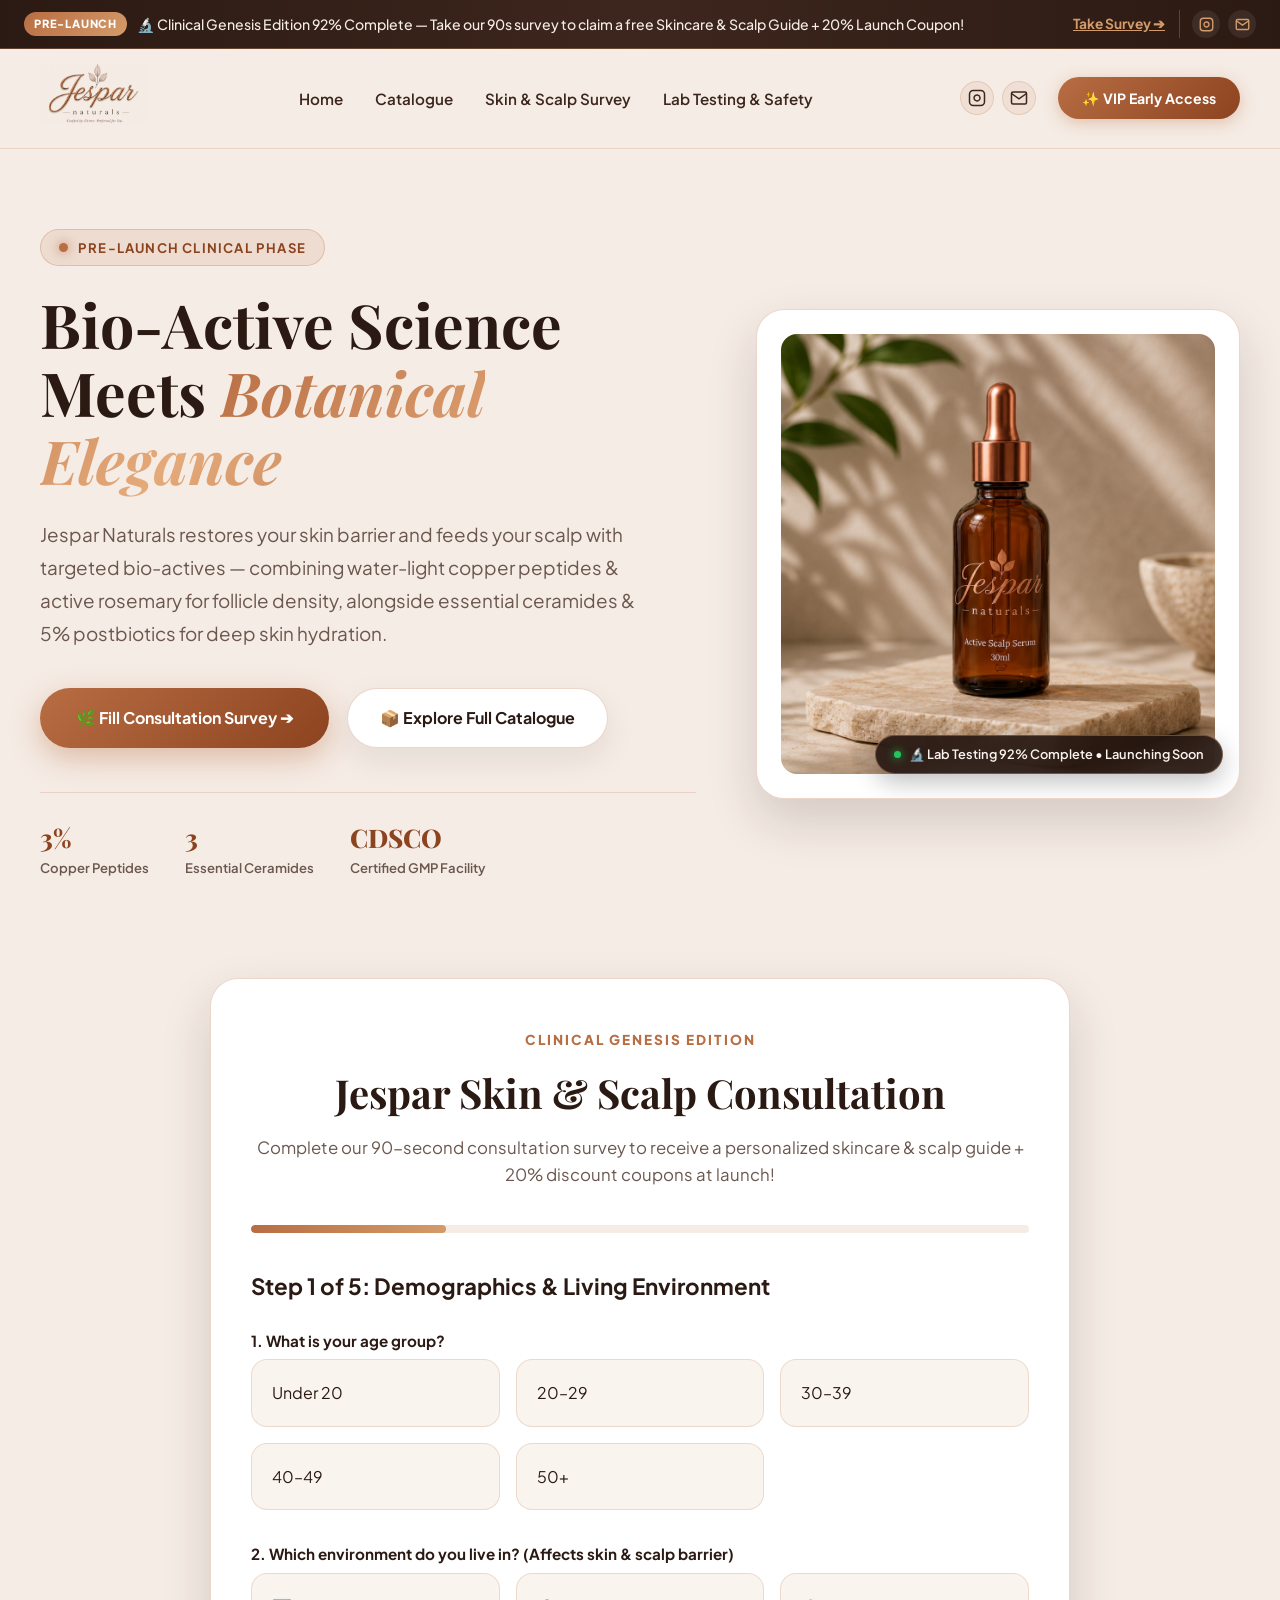
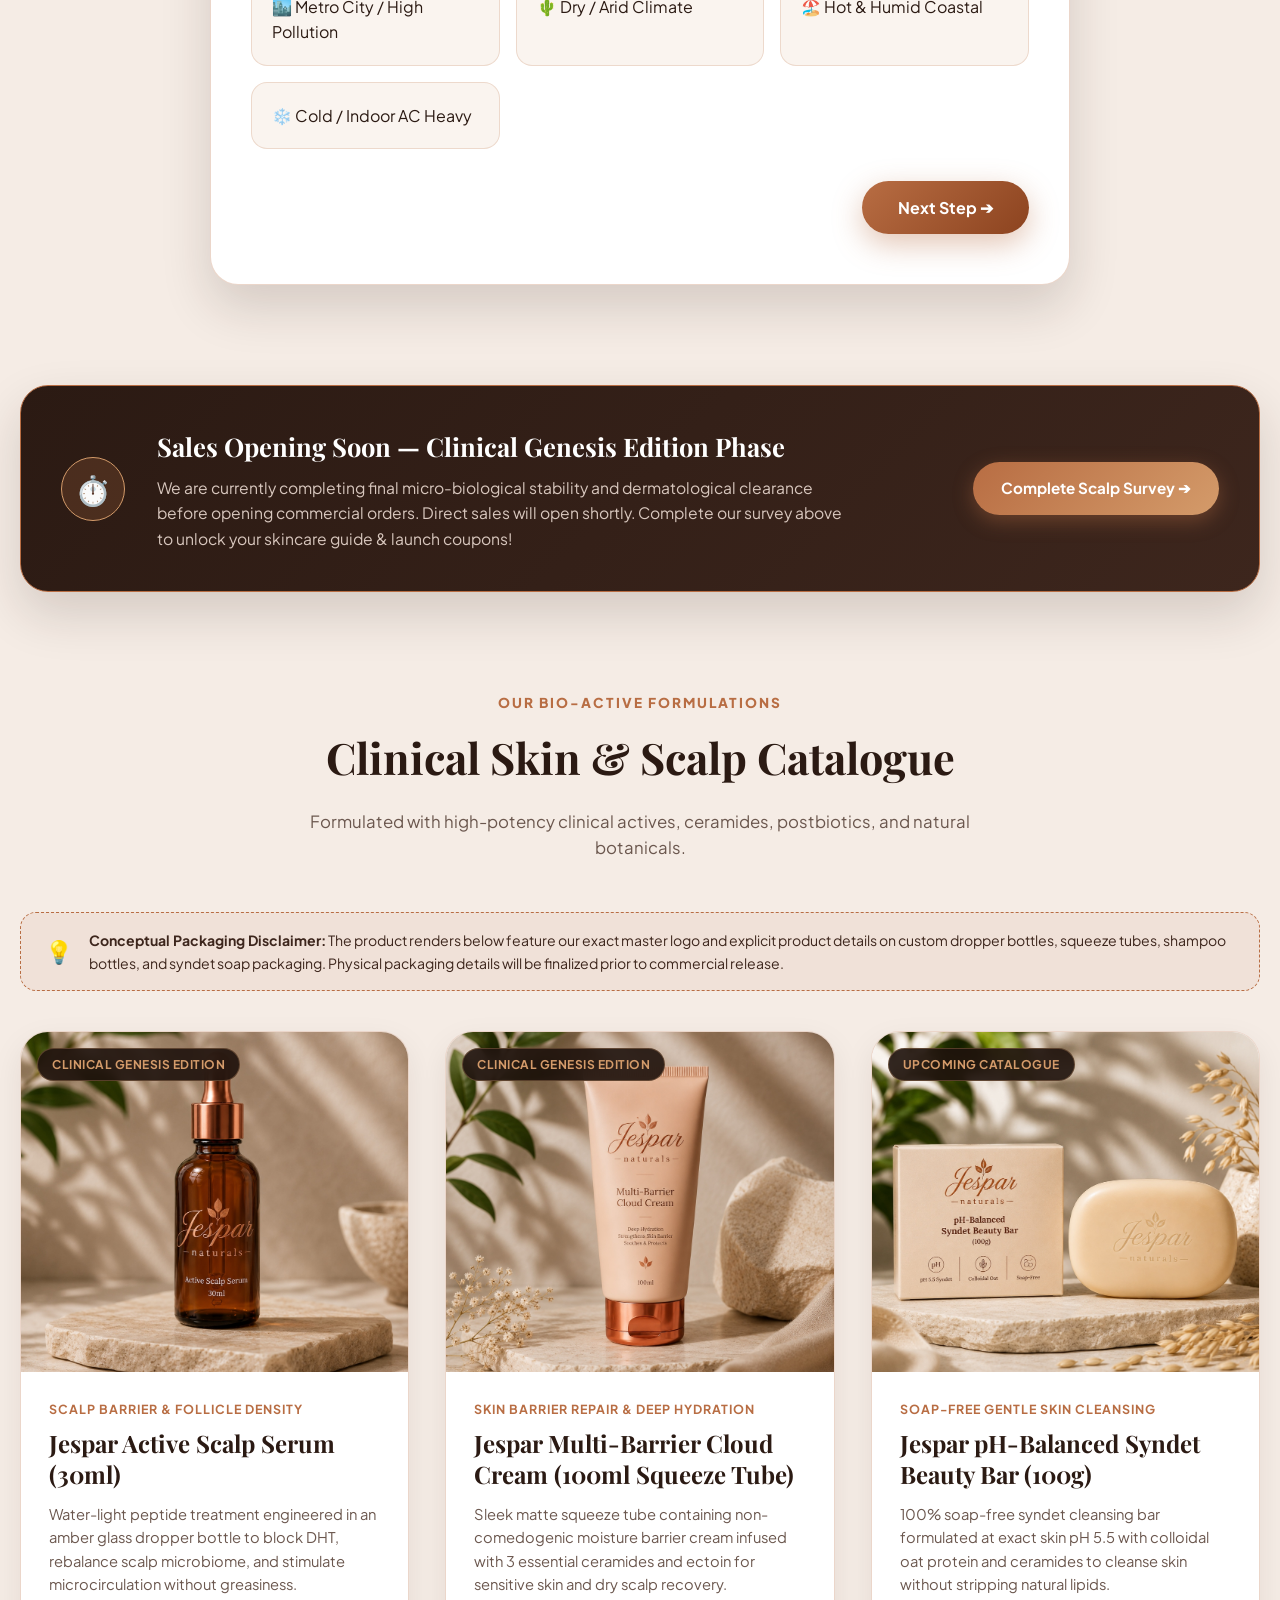
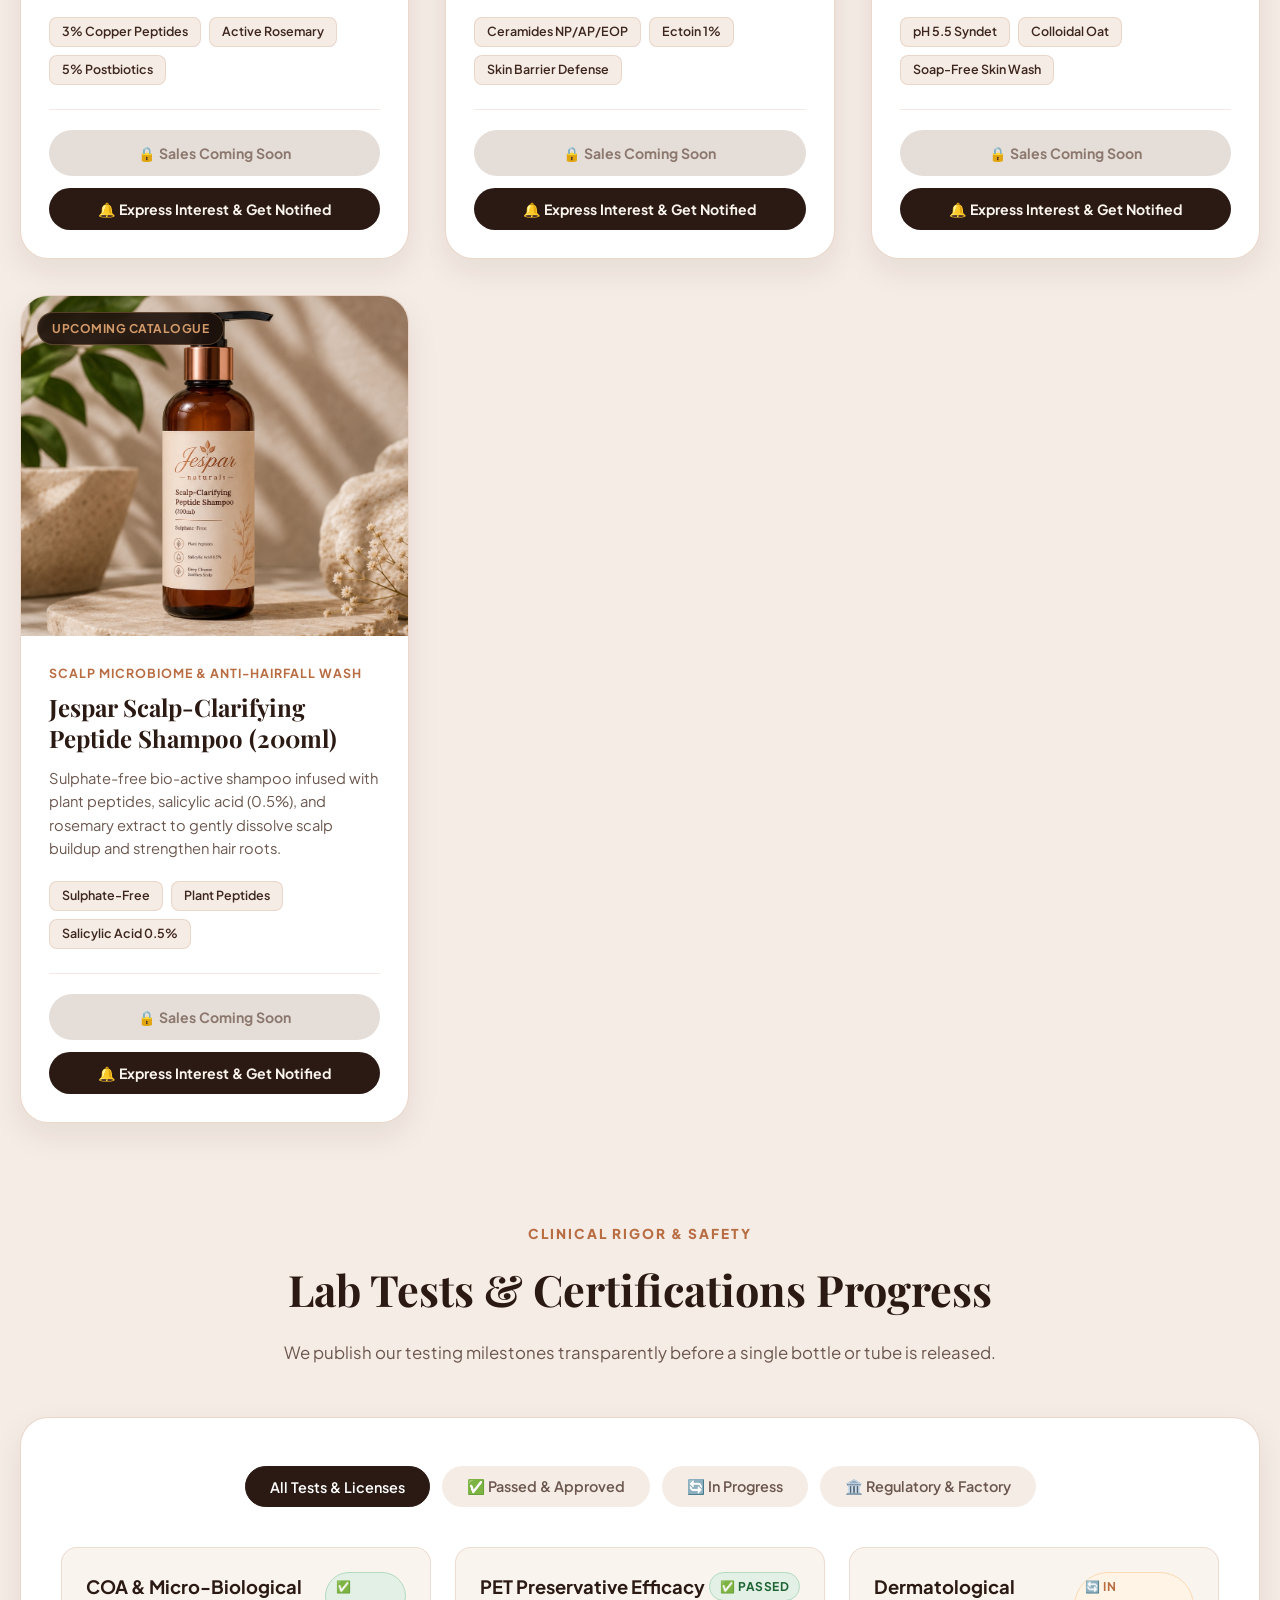
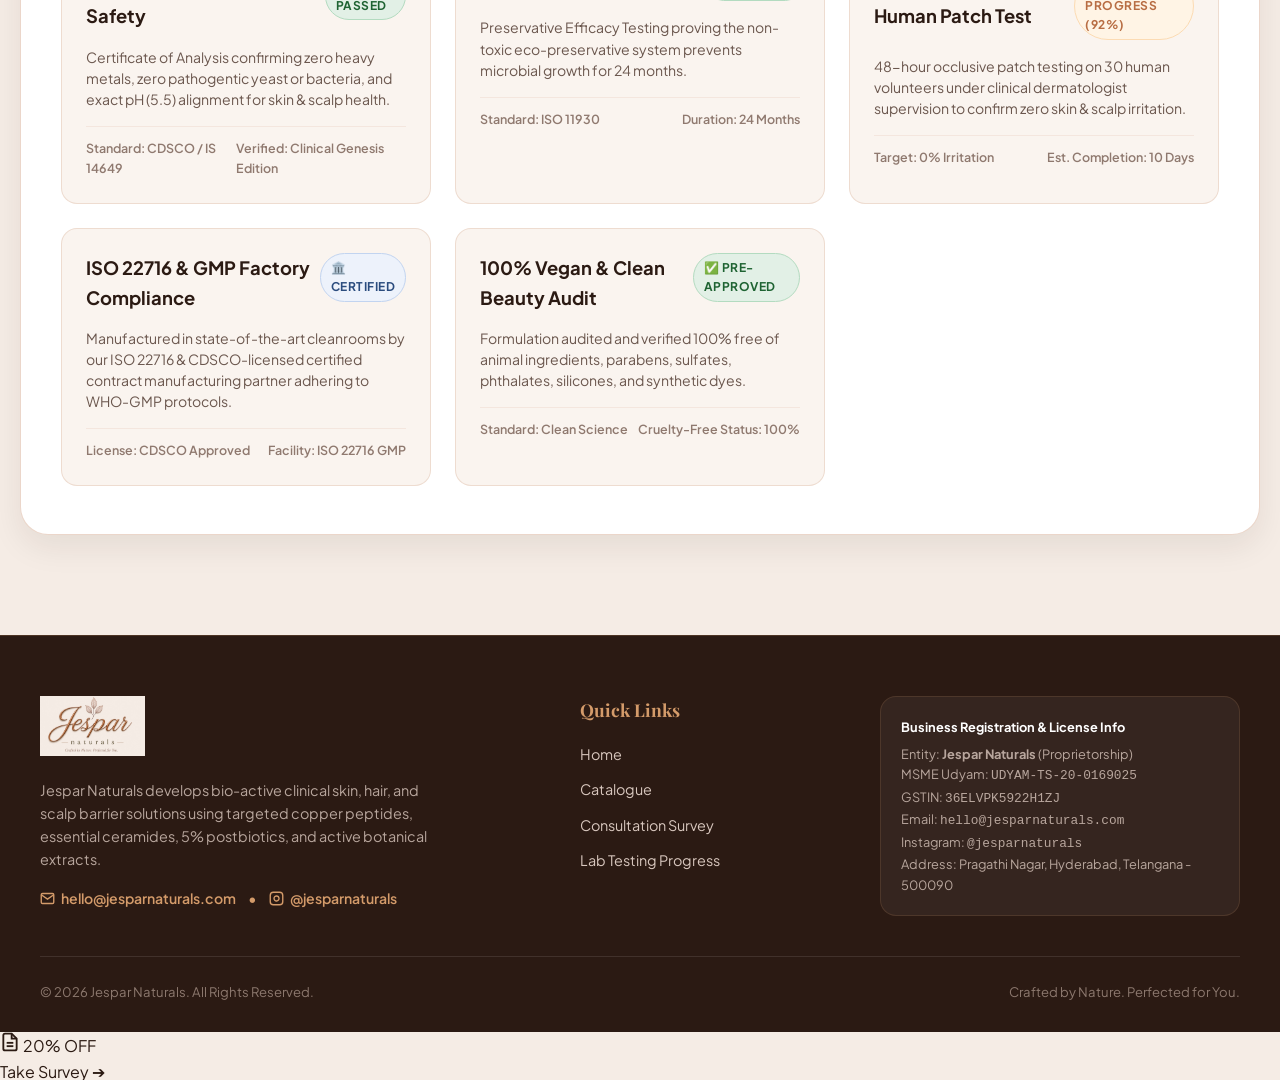
==== commit 24c0a278: "Deploy mobile-responsive website with Skin & Scalp consultation survey and luxury FAB widget" ====
--- a/index.html
+++ b/index.html
@@ -3,8 +3,8 @@
 <head>
   <meta charset="UTF-8">
   <meta name="viewport" content="width=device-width, initial-scale=1.0">
-  <title>Jespar Naturals — Bio-Active Clinical Scalp & Skin Care</title>
-  <meta name="description" content="Jespar Naturals provides clinical water-light copper peptides, postbiotics, and active rosemary for superior scalp barrier and skin health. Explore our full product catalogue.">
+  <title>Jespar Naturals — Bio-Active Clinical Skin, Hair & Scalp Care</title>
+  <meta name="description" content="Jespar Naturals restores your skin barrier and feeds your scalp with targeted bio-actives — combining water-light copper peptides, essential ceramides, postbiotics, and active rosemary.">
   <link rel="stylesheet" href="styles.css">
   <link rel="shortcut icon" href="assets/logo.png?v=2" type="image/png">
 </head>
@@ -13,11 +13,23 @@
   <!-- Floating Botanical Nature Particles Canvas -->
   <canvas id="natureCanvas"></canvas>
 
-  <!-- 1. Announcement Bar -->
+  <!-- 1. Mobile-Optimized Announcement Bar (Desktop Only) -->
   <div class="announcement-bar">
-    <span class="badge">Sales Coming Soon</span>
-    <span>🚀 Clinical Genesis Edition 92% Complete! Complete our survey to receive a free Skincare Guide + 20% Launch Coupons!</span>
-    <a href="#survey" class="announcement-link">Take Survey ➔</a>
+    <div class="announcement-content">
+      <span class="badge">Pre-Launch</span>
+      <span class="announcement-text-desktop">🔬 Clinical Genesis Edition 92% Complete — Take our 90s survey to claim a free Skincare & Scalp Guide + 20% Launch Coupon!</span>
+    </div>
+    <div class="announcement-actions">
+      <a href="#survey" class="announcement-link">Take Survey ➔</a>
+      <div class="social-quick-links">
+        <a href="https://www.instagram.com/jesparnaturals/" target="_blank" class="social-anno-icon" title="Instagram @jesparnaturals">
+          <svg width="15" height="15" viewBox="0 0 24 24" fill="none" stroke="currentColor" stroke-width="2.2"><rect x="2" y="2" width="20" height="20" rx="5" ry="5"></rect><path d="M16 11.37A4 4 0 1 1 12.63 8 4 4 0 0 1 16 11.37z"></path><line x1="17.5" y1="6.5" x2="17.51" y2="6.5"></line></svg>
+        </a>
+        <a href="mailto:hello@jesparnaturals.com" class="social-anno-icon" title="Email Us">
+          <svg width="15" height="15" viewBox="0 0 24 24" fill="none" stroke="currentColor" stroke-width="2.2"><path d="M4 4h16c1.1 0 2 .9 2 2v12c0 1.1-.9 2-2 2H4c-1.1 0-2-.9-2-2V6c0-1.1.9-2 2-2z"></path><polyline points="22,6 12,13 2,6"></polyline></svg>
+        </a>
+      </div>
+    </div>
   </div>
 
   <!-- 2. Sticky Navbar -->
@@ -30,10 +42,18 @@
     <ul class="nav-links">
       <li><a href="#hero">Home</a></li>
       <li><a href="#products">Catalogue</a></li>
-      <li><a href="#survey">Scalp Survey</a></li>
+      <li><a href="#survey">Skin & Scalp Survey</a></li>
       <li><a href="#lab-tests">Lab Testing & Safety</a></li>
     </ul>
     <div class="nav-actions">
+      <div class="nav-social-icons">
+        <a href="https://www.instagram.com/jesparnaturals/" target="_blank" class="nav-social-btn" title="Instagram @jesparnaturals">
+          <svg width="18" height="18" viewBox="0 0 24 24" fill="none" stroke="currentColor" stroke-width="2"><rect x="2" y="2" width="20" height="20" rx="5" ry="5"></rect><path d="M16 11.37A4 4 0 1 1 12.63 8 4 4 0 0 1 16 11.37z"></path><line x1="17.5" y1="6.5" x2="17.51" y2="6.5"></line></svg>
+        </a>
+        <a href="mailto:hello@jesparnaturals.com" class="nav-social-btn" title="Email hello@jesparnaturals.com">
+          <svg width="18" height="18" viewBox="0 0 24 24" fill="none" stroke="currentColor" stroke-width="2"><path d="M4 4h16c1.1 0 2 .9 2 2v12c0 1.1-.9 2-2 2H4c-1.1 0-2-.9-2-2V6c0-1.1.9-2 2-2z"></path><polyline points="22,6 12,13 2,6"></polyline></svg>
+        </a>
+      </div>
       <button class="btn-primary-sm" onclick="openVipModal()">✨ VIP Early Access</button>
     </div>
   </header>
@@ -50,7 +70,7 @@
         Bio-Active Science Meets <span class="copper-accent">Botanical Elegance</span>
       </h1>
       <p class="hero-subtitle">
-        Mass-market hair oils clog your scalp pores. Jespar Naturals feeds your scalp barrier with water-light copper peptides, ceramides, 5% postbiotics, and active rosemary extract for high follicle density.
+        Jespar Naturals restores your skin barrier and feeds your scalp with targeted bio-actives — combining water-light copper peptides & active rosemary for follicle density, alongside essential ceramides & 5% postbiotics for deep skin hydration.
       </p>
       <div class="hero-ctas">
         <a href="#survey" class="btn-hero-primary">
@@ -66,8 +86,8 @@
           <span class="label">Copper Peptides</span>
         </div>
         <div class="proof-item">
-          <span class="number">100%</span>
-          <span class="label">Vegan & Toxin-Free</span>
+          <span class="number">3</span>
+          <span class="label">Essential Ceramides</span>
         </div>
         <div class="proof-item">
           <span class="number">CDSCO</span>
@@ -79,20 +99,20 @@
       <div class="hero-main-card">
         <img src="assets/serum_concept.jpg" alt="Jespar Active Scalp Serum Clinical Genesis Edition Packaging">
         <div class="hero-floating-badge">
-          <div class="title">🔬 Lab Progress: 92%</div>
-          <div class="desc">Dermatological human patch testing completing. Commercial sales opening soon.</div>
+          <span class="badge-dot"></span>
+          <span>🔬 Lab Testing 92% Complete &bull; Launching Soon</span>
         </div>
       </div>
     </div>
   </section>
 
-  <!-- 4. Master Hair & Scalp Consultation Survey Wizard -->
+  <!-- 4. Master Skin, Hair & Scalp Consultation Survey Wizard -->
   <section class="section-wrapper" id="survey">
     <div class="quiz-section-card">
       <div class="quiz-header">
         <div class="section-subtitle">Clinical Genesis Edition</div>
-        <h2>Jespar Hair & Scalp Consultation</h2>
-        <p>Complete our 90-second consultation survey to receive a personalized skincare guide + 20% discount coupons at launch!</p>
+        <h2>Jespar Skin & Scalp Consultation</h2>
+        <p>Complete our 90-second consultation survey to receive a personalized skincare & scalp guide + 20% discount coupons at launch!</p>
       </div>
 
       <div class="quiz-progress-bar-wrap">
@@ -115,7 +135,7 @@
         </div>
 
         <div class="form-group">
-          <label style="font-size: 0.95rem; font-weight: 700; color: var(--coffee-espresso);">2. Which environment do you live in? (Affects scalp barrier)</label>
+          <label style="font-size: 0.95rem; font-weight: 700; color: var(--coffee-espresso);">2. Which environment do you live in? (Affects skin & scalp barrier)</label>
           <div class="quiz-options-grid">
             <div class="quiz-option-btn" onclick="selectSurveyOption(1, 'environment', this, 'Metro City / Highly Polluted')">🏙️ Metro City / High Pollution</div>
             <div class="quiz-option-btn" onclick="selectSurveyOption(1, 'environment', this, 'Dry / Arid Climate')">🌵 Dry / Arid Climate</div>
@@ -132,23 +152,23 @@
 
       <!-- Step 2: Concerns & Current Treatments -->
       <div class="quiz-step-card" id="surveyStep2">
-        <div class="quiz-question-title">Step 2 of 5: Scalp Concerns & Current Treatments</div>
+        <div class="quiz-question-title">Step 2 of 5: Skin & Scalp Concerns & Current Treatments</div>
 
         <div class="form-group mb-4">
-          <label style="font-size: 0.95rem; font-weight: 700; color: var(--coffee-espresso);">3. What is your primary hair or scalp concern?</label>
-          <div class="quiz-options-grid">
-            <div class="quiz-option-btn" onclick="selectSurveyOption(2, 'concern', this, 'Hair Thinning & Fall')">💇 Hair Thinning & Excessive Fall</div>
-            <div class="quiz-option-btn" onclick="selectSurveyOption(2, 'concern', this, 'Dry Flakes & Itchiness')">❄️ Dry Flakes & Itchy Scalp</div>
-            <div class="quiz-option-btn" onclick="selectSurveyOption(2, 'concern', this, 'Oily Roots & Clogged Pores')">🛢️ Oily Roots & Greasiness</div>
-            <div class="quiz-option-btn" onclick="selectSurveyOption(2, 'concern', this, 'Weak Shaft & Slow Growth')">🌱 Weak Shaft & Slow Growth</div>
-          </div>
-        </div>
-
-        <div class="form-group">
-          <label style="font-size: 0.95rem; font-weight: 700; color: var(--coffee-espresso);">4. How do you currently treat hair fall or scalp issues?</label>
-          <div class="quiz-options-grid">
-            <div class="quiz-option-btn" onclick="selectSurveyOption(2, 'treatment', this, 'Heavy Hair Oils (Coconut/Onion)')">🥥 Heavy Traditional Hair Oils</div>
-            <div class="quiz-option-btn" onclick="selectSurveyOption(2, 'treatment', this, 'Anti-Hairfall Shampoos')">🧼 Anti-Hairfall Shampoos</div>
+          <label style="font-size: 0.95rem; font-weight: 700; color: var(--coffee-espresso);">3. What is your primary skin or scalp concern?</label>
+          <div class="quiz-options-grid">
+            <div class="quiz-option-btn" onclick="selectSurveyOption(2, 'concern', this, 'Hair Thinning & Scalp Fall')">💇 Hair Thinning & Scalp Hair Fall</div>
+            <div class="quiz-option-btn" onclick="selectSurveyOption(2, 'concern', this, 'Dry Skin & Compromised Barrier')">🏜️ Dry Skin & Damaged Barrier</div>
+            <div class="quiz-option-btn" onclick="selectSurveyOption(2, 'concern', this, 'Flaky Scalp & Itchiness')">❄️ Flaky Scalp & Itchiness</div>
+            <div class="quiz-option-btn" onclick="selectSurveyOption(2, 'concern', this, 'Sensitive Skin & Redness')">🌿 Sensitive Skin & Irritation</div>
+          </div>
+        </div>
+
+        <div class="form-group">
+          <label style="font-size: 0.95rem; font-weight: 700; color: var(--coffee-espresso);">4. How do you currently treat skin barrier or scalp issues?</label>
+          <div class="quiz-options-grid">
+            <div class="quiz-option-btn" onclick="selectSurveyOption(2, 'treatment', this, 'Heavy Hair Oils (Coconut/Onion)')">🥥 Heavy Hair Oils</div>
+            <div class="quiz-option-btn" onclick="selectSurveyOption(2, 'treatment', this, 'Standard Body Lotions & Creams')">🧴 Standard Lotions / Creams</div>
             <div class="quiz-option-btn" onclick="selectSurveyOption(2, 'treatment', this, 'Dermatologist Supplements')">💊 Derm Supplements / Minoxidil</div>
             <div class="quiz-option-btn" onclick="selectSurveyOption(2, 'treatment', this, 'No Active Treatment Yet')">❌ No Active Treatment Yet</div>
           </div>
@@ -165,16 +185,16 @@
         <div class="quiz-question-title">Step 3 of 5: Product Texture & Customization</div>
 
         <div class="form-group mb-4">
-          <label style="font-size: 0.95rem; font-weight: 700; color: var(--coffee-espresso);">5. Do you prefer traditional hair oils, or a water-light serum that absorbs instantly?</label>
-          <div class="quiz-options-grid">
-            <div class="quiz-option-btn" onclick="selectSurveyOption(3, 'texture', this, 'Water-Light Non-Greasy Serum')">💧 Water-Light Non-Greasy Serum</div>
-            <div class="quiz-option-btn" onclick="selectSurveyOption(3, 'texture', this, 'Traditional Hair Oils')">🥥 Traditional Heavy Hair Oils</div>
+          <label style="font-size: 0.95rem; font-weight: 700; color: var(--coffee-espresso);">5. Do you prefer light fast-absorbing formulations or heavy traditional oils/creams?</label>
+          <div class="quiz-options-grid">
+            <div class="quiz-option-btn" onclick="selectSurveyOption(3, 'texture', this, 'Light Fast-Absorbing Formulations')">💧 Light Fast-Absorbing Formulations</div>
+            <div class="quiz-option-btn" onclick="selectSurveyOption(3, 'texture', this, 'Traditional Heavy Oils & Creams')">🧴 Heavy Traditional Oils & Creams</div>
             <div class="quiz-option-btn" onclick="selectSurveyOption(3, 'texture', this, 'Open to Both')">✨ Open to Both</div>
           </div>
         </div>
 
         <div class="form-group">
-          <label style="font-size: 0.95rem; font-weight: 700; color: var(--coffee-espresso);">6. Would you buy a hair serum customized based on an online scalp consultation?</label>
+          <label style="font-size: 0.95rem; font-weight: 700; color: var(--coffee-espresso);">6. Would you buy skin & scalp products customized based on an online consultation?</label>
           <div class="quiz-options-grid">
             <div class="quiz-option-btn" onclick="selectSurveyOption(3, 'customization', this, 'Yes, Absolutely!')">🎯 Yes, Absolutely!</div>
             <div class="quiz-option-btn" onclick="selectSurveyOption(3, 'customization', this, 'Yes, if Clinical Results Proven')">🔬 Yes, if Results Proven</div>
@@ -193,7 +213,7 @@
         <div class="quiz-question-title">Step 4 of 5: Budget & Routine Habits</div>
 
         <div class="form-group mb-4">
-          <label style="font-size: 0.95rem; font-weight: 700; color: var(--coffee-espresso);">7. What is your monthly budget for hair products that deliver visible results?</label>
+          <label style="font-size: 0.95rem; font-weight: 700; color: var(--coffee-espresso);">7. What is your monthly budget for skin & scalp care products that deliver visible results?</label>
           <div class="quiz-options-grid">
             <div class="quiz-option-btn" onclick="selectSurveyOption(4, 'budget', this, 'Under ₹499')">Under ₹499</div>
             <div class="quiz-option-btn" onclick="selectSurveyOption(4, 'budget', this, '₹500 – ₹899')">₹500 – ₹899</div>
@@ -203,7 +223,7 @@
         </div>
 
         <div class="form-group mb-4">
-          <label style="font-size: 0.95rem; font-weight: 700; color: var(--coffee-espresso);">8. On a scale of 1–5, how consistent are you with your hair routine?</label>
+          <label style="font-size: 0.95rem; font-weight: 700; color: var(--coffee-espresso);">8. On a scale of 1–5, how consistent are you with your daily skin & hair routine?</label>
           <div class="quiz-options-grid">
             <div class="quiz-option-btn" onclick="selectSurveyOption(4, 'consistency', this, '1 (Rarely)')">1 (Rarely)</div>
             <div class="quiz-option-btn" onclick="selectSurveyOption(4, 'consistency', this, '2 (Occasionally)')">2 (Occasionally)</div>
@@ -216,7 +236,7 @@
         <div class="form-group">
           <label style="font-size: 0.95rem; font-weight: 700; color: var(--coffee-espresso);">9. What is the biggest barrier preventing you from maintaining a routine?</label>
           <div class="quiz-options-grid">
-            <div class="quiz-option-btn" onclick="selectSurveyOption(4, 'barrier', this, 'Greasiness & Wash Hassle')">🍳 Greasiness & Wash Hassle</div>
+            <div class="quiz-option-btn" onclick="selectSurveyOption(4, 'barrier', this, 'Greasiness & Wash Hassle')">🍳 Greasiness & Sticky Feeling</div>
             <div class="quiz-option-btn" onclick="selectSurveyOption(4, 'barrier', this, 'Lack of Visible Results')">⏳ Lack of Visible Results</div>
             <div class="quiz-option-btn" onclick="selectSurveyOption(4, 'barrier', this, 'Forgetfulness / Time')">⏰ Forgetfulness / Lack of Time</div>
             <div class="quiz-option-btn" onclick="selectSurveyOption(4, 'barrier', this, 'High Product Cost')">💰 High Product Cost</div>
@@ -305,11 +325,11 @@
     </div>
   </section>
 
-  <!-- 6. 4-Product Catalogue Showcase with Redesigned Master Studio Renders -->
+  <!-- 6. 4-Product Catalogue Showcase -->
   <section class="section-wrapper" id="products">
     <div class="section-header">
       <div class="section-subtitle">Our Bio-Active Formulations</div>
-      <h2 class="section-title">Clinical Product Catalogue</h2>
+      <h2 class="section-title">Clinical Skin & Scalp Catalogue</h2>
       <p class="section-desc">Formulated with high-potency clinical actives, ceramides, postbiotics, and natural botanicals.</p>
     </div>
 
@@ -353,15 +373,15 @@
           <span class="status-badge">Clinical Genesis Edition</span>
         </div>
         <div class="product-details">
-          <div class="product-tagline">Deep Hydration & Barrier Defense</div>
+          <div class="product-tagline">Skin Barrier Repair & Deep Hydration</div>
           <h3 class="product-title">Jespar Multi-Barrier Cloud Cream (100ml Squeeze Tube)</h3>
           <p class="product-description">
             Sleek matte squeeze tube containing non-comedogenic moisture barrier cream infused with 3 essential ceramides and ectoin for sensitive skin and dry scalp recovery.
           </p>
           <div class="key-actives-list">
-            <span class="active-pill">Squeeze Tube Packaging</span>
             <span class="active-pill">Ceramides NP/AP/EOP</span>
             <span class="active-pill">Ectoin 1%</span>
+            <span class="active-pill">Skin Barrier Defense</span>
           </div>
           <div class="product-actions-box">
             <div class="btn-disabled-buy">🔒 Sales Coming Soon</div>
@@ -377,15 +397,15 @@
           <span class="status-badge">Upcoming Catalogue</span>
         </div>
         <div class="product-details">
-          <div class="product-tagline">Soap-Free Gentle Cleansing</div>
+          <div class="product-tagline">Soap-Free Gentle Skin Cleansing</div>
           <h3 class="product-title">Jespar pH-Balanced Syndet Beauty Bar (100g)</h3>
           <p class="product-description">
-            100% soap-free syndet cleansing bar formulated at exact skin pH 5.5 with colloidal oat protein and ceramides to cleanse without stripping natural skin oils.
+            100% soap-free syndet cleansing bar formulated at exact skin pH 5.5 with colloidal oat protein and ceramides to cleanse skin without stripping natural lipids.
           </p>
           <div class="key-actives-list">
             <span class="active-pill">pH 5.5 Syndet</span>
             <span class="active-pill">Colloidal Oat</span>
-            <span class="active-pill">Soap-Free</span>
+            <span class="active-pill">Soap-Free Skin Wash</span>
           </div>
           <div class="product-actions-box">
             <div class="btn-disabled-buy">🔒 Sales Coming Soon</div>
@@ -401,7 +421,7 @@
           <span class="status-badge">Upcoming Catalogue</span>
         </div>
         <div class="product-details">
-          <div class="product-tagline">Microbiome & Anti-Hairfall Wash</div>
+          <div class="product-tagline">Scalp Microbiome & Anti-Hairfall Wash</div>
           <h3 class="product-title">Jespar Scalp-Clarifying Peptide Shampoo (200ml)</h3>
           <p class="product-description">
             Sulphate-free bio-active shampoo infused with plant peptides, salicylic acid (0.5%), and rosemary extract to gently dissolve scalp buildup and strengthen hair roots.
@@ -444,7 +464,7 @@
             <span class="lab-status-tag status-passed">✅ Passed</span>
           </div>
           <p class="lab-card-desc">
-            Certificate of Analysis confirming zero heavy metals, zero pathogentic yeast or bacteria, and exact pH (5.5) alignment for scalp health.
+            Certificate of Analysis confirming zero heavy metals, zero pathogentic yeast or bacteria, and exact pH (5.5) alignment for skin & scalp health.
           </p>
           <div class="lab-card-meta">
             <span>Standard: CDSCO / IS 14649</span>
@@ -474,7 +494,7 @@
             <span class="lab-status-tag status-progress">🔄 In Progress (92%)</span>
           </div>
           <p class="lab-card-desc">
-            48-hour occlusive patch testing on 30 human volunteers under clinical dermatologist supervision to confirm zero skin irritation.
+            48-hour occlusive patch testing on 30 human volunteers under clinical dermatologist supervision to confirm zero skin & scalp irritation.
           </p>
           <div class="lab-card-meta">
             <span>Target: 0% Irritation</span>
@@ -556,12 +576,18 @@
       <div class="footer-brand">
         <img src="assets/logo.png?v=2" alt="Jespar Naturals Master Logo">
         <p>
-          Jespar Naturals develops bio-active clinical hair and scalp solutions using water-light copper peptides, postbiotics, ceramides, and active rosemary extract.
+          Jespar Naturals develops bio-active clinical skin, hair, and scalp barrier solutions using targeted copper peptides, essential ceramides, 5% postbiotics, and active botanical extracts.
         </p>
         <div class="footer-contact-links">
-          <a href="mailto:hello@jesparnaturals.com">hello@jesparnaturals.com</a>
+          <a href="mailto:hello@jesparnaturals.com" class="social-footer-link">
+            <svg width="15" height="15" viewBox="0 0 24 24" fill="none" stroke="currentColor" stroke-width="2.2"><path d="M4 4h16c1.1 0 2 .9 2 2v12c0 1.1-.9 2-2 2H4c-1.1 0-2-.9-2-2V6c0-1.1.9-2 2-2z"></path><polyline points="22,6 12,13 2,6"></polyline></svg>
+            hello@jesparnaturals.com
+          </a>
           <span>&bull;</span>
-          <a href="https://www.instagram.com/jesparnaturals/" target="_blank">@jesparnaturals</a>
+          <a href="https://www.instagram.com/jesparnaturals/" target="_blank" class="social-footer-link">
+            <svg width="15" height="15" viewBox="0 0 24 24" fill="none" stroke="currentColor" stroke-width="2.2"><rect x="2" y="2" width="20" height="20" rx="5" ry="5"></rect><path d="M16 11.37A4 4 0 1 1 12.63 8 4 4 0 0 1 16 11.37z"></path><line x1="17.5" y1="6.5" x2="17.51" y2="6.5"></line></svg>
+            @jesparnaturals
+          </a>
         </div>
       </div>
       <div>
@@ -589,6 +615,20 @@
     </div>
   </footer>
 
+  <!-- 10. Mobile Integrated Floating Action Pill Widget for Survey -->
+  <a href="#survey" class="mobile-circular-fab" aria-label="Take Skin & Scalp Survey">
+    <div class="fab-circle">
+      <svg width="20" height="20" viewBox="0 0 24 24" fill="none" stroke="currentColor" stroke-width="2.2">
+        <path d="M14 2H6a2 2 0 0 0-2 2v16a2 2 0 0 0 2 2h12a2 2 0 0 0 2-2V8z"></path>
+        <polyline points="14 2 14 8 20 8"></polyline>
+        <line x1="16" y1="13" x2="8" y2="13"></line>
+        <line x1="16" y1="17" x2="8" y2="17"></line>
+      </svg>
+      <span class="fab-badge">20% OFF</span>
+    </div>
+    <span class="fab-label">Take Survey ➔</span>
+  </a>
+
   <script src="app.js"></script>
 </body>
 </html>
--- a/styles.css
+++ b/styles.css
@@ -88,40 +88,152 @@
 .announcement-bar {
   background: linear-gradient(90deg, #2b1a13 0%, #3d261d 50%, #2b1a13 100%);
   color: #f5ece5;
-  text-align: center;
-  padding: 11px 20px;
+  padding: 10px 24px;
   font-size: 0.88rem;
   font-weight: 500;
   border-bottom: 1px solid rgba(212, 155, 106, 0.3);
   display: flex;
-  justify-content: center;
-  align-items: center;
+  justify-content: space-between;
+  align-items: center;
+  position: relative;
+  z-index: 1010;
+  flex-wrap: wrap;
   gap: 12px;
-  position: relative;
-  z-index: 10;
+}
+
+.announcement-content {
+  display: flex;
+  align-items: center;
+  gap: 10px;
 }
 
 .announcement-bar .badge {
   background: linear-gradient(135deg, var(--copper-primary) 0%, var(--copper-light) 100%);
   color: #fff;
-  padding: 3px 12px;
-  border-radius: var(--radius-full);
-  font-size: 0.72rem;
+  padding: 3px 10px;
+  border-radius: var(--radius-full);
+  font-size: 0.7rem;
   font-weight: 800;
   text-transform: uppercase;
-  letter-spacing: 1px;
+  letter-spacing: 0.8px;
+  white-space: nowrap;
+}
+
+.announcement-text-mobile {
+  display: none;
+}
+
+.announcement-actions {
+  display: flex;
+  align-items: center;
+  gap: 14px;
 }
 
 .announcement-link {
   color: var(--copper-light);
   text-decoration: underline;
   font-weight: 700;
-  margin-left: 6px;
-  transition: var(--transition);
+  font-size: 0.86rem;
+  transition: var(--transition);
+  white-space: nowrap;
 }
 
 .announcement-link:hover {
   color: #fff;
+}
+
+.social-quick-links {
+  display: flex;
+  align-items: center;
+  gap: 8px;
+  border-left: 1px solid rgba(212, 155, 106, 0.3);
+  padding-left: 12px;
+}
+
+.social-anno-icon {
+  color: var(--copper-light);
+  display: flex;
+  align-items: center;
+  justify-content: center;
+  width: 28px;
+  height: 28px;
+  border-radius: 50%;
+  background: rgba(255, 255, 255, 0.08);
+  transition: var(--transition);
+}
+
+.social-anno-icon:hover {
+  color: #fff;
+  background: var(--copper-primary);
+  transform: translateY(-2px);
+}
+
+.nav-social-icons {
+  display: flex;
+  align-items: center;
+  gap: 8px;
+  margin-right: 8px;
+}
+
+.nav-social-btn {
+  color: var(--coffee-dark);
+  display: flex;
+  align-items: center;
+  justify-content: center;
+  width: 34px;
+  height: 34px;
+  border-radius: 50%;
+  background: rgba(184, 109, 67, 0.1);
+  border: 1px solid rgba(184, 109, 67, 0.2);
+  transition: var(--transition);
+}
+
+.nav-social-btn:hover {
+  color: #fff;
+  background: var(--copper-primary);
+  border-color: var(--copper-primary);
+  transform: translateY(-2px);
+}
+
+.social-footer-link {
+  display: inline-flex;
+  align-items: center;
+  gap: 6px;
+  transition: var(--transition);
+}
+
+.social-footer-link:hover {
+  color: var(--copper-primary);
+}
+
+/* Mobile Responsiveness for Announcement Bar */
+@media (max-width: 768px) {
+  .announcement-bar {
+    justify-content: center;
+    padding: 8px 14px;
+    gap: 8px;
+    text-align: center;
+  }
+  .announcement-text-desktop {
+    display: none;
+  }
+  .announcement-text-mobile {
+    display: inline;
+    font-size: 0.8rem;
+    font-weight: 700;
+  }
+  .announcement-actions {
+    gap: 10px;
+  }
+  .announcement-link {
+    font-size: 0.8rem;
+  }
+  .social-quick-links {
+    padding-left: 8px;
+  }
+  .nav-social-icons {
+    display: none;
+  }
 }
 
 /* Navbar */
@@ -384,28 +496,34 @@
 
 .hero-floating-badge {
   position: absolute;
-  bottom: 40px;
-  right: -15px;
-  background: rgba(31, 18, 13, 0.94);
+  bottom: 24px;
+  right: 16px;
+  background: rgba(31, 18, 13, 0.88);
   color: #faf4ef;
-  backdrop-filter: blur(12px);
-  padding: 16px 24px;
-  border-radius: var(--radius-md);
-  border: 1px solid var(--copper-light);
-  box-shadow: 0 15px 35px rgba(0, 0, 0, 0.3);
-  max-width: 270px;
-}
-
-.hero-floating-badge .title {
-  font-size: 0.88rem;
-  font-weight: 700;
-  color: var(--copper-light);
-  margin-bottom: 4px;
-}
-
-.hero-floating-badge .desc {
-  font-size: 0.78rem;
-  color: #d8c7be;
+  backdrop-filter: blur(10px);
+  -webkit-backdrop-filter: blur(10px);
+  padding: 8px 18px;
+  border-radius: var(--radius-full);
+  border: 1px solid rgba(212, 155, 106, 0.4);
+  box-shadow: 0 8px 25px rgba(0, 0, 0, 0.25);
+  font-size: 0.8rem;
+  font-weight: 600;
+  display: flex;
+  align-items: center;
+  gap: 8px;
+  white-space: nowrap;
+}
+
+.hero-floating-badge .badge-dot {
+  width: 7px;
+  height: 7px;
+  border-radius: 50%;
+  background: #22c55e;
+  box-shadow: 0 0 8px #22c55e;
+}
+
+.mobile-floating-survey-btn {
+  display: none;
 }
 
 /* ==========================================================================
@@ -1218,14 +1336,136 @@
   }
 }
 
+@media (max-width: 768px) {
+  .announcement-bar {
+    display: none !important;
+  }
+  .mobile-circular-fab {
+    display: flex;
+    align-items: center;
+    gap: 10px;
+    position: fixed;
+    bottom: 20px;
+    right: 16px;
+    z-index: 2000;
+    background: linear-gradient(135deg, #2b1a13 0%, #1f120d 100%);
+    color: #faf4ef;
+    padding: 6px 16px 6px 6px;
+    border-radius: var(--radius-full);
+    border: 1.5px solid var(--copper-primary);
+    box-shadow: 0 10px 30px rgba(0, 0, 0, 0.4);
+    text-decoration: none;
+    transition: var(--transition);
+  }
+  .mobile-circular-fab:hover, .mobile-circular-fab:active {
+    transform: translateY(-2px);
+    box-shadow: 0 14px 35px rgba(184, 109, 67, 0.45);
+    border-color: var(--copper-light);
+  }
+  .fab-circle {
+    width: 40px;
+    height: 40px;
+    border-radius: 50%;
+    background: linear-gradient(135deg, var(--copper-primary) 0%, var(--copper-dark) 100%);
+    color: #fff;
+    display: flex;
+    align-items: center;
+    justify-content: center;
+    position: relative;
+    flex-shrink: 0;
+  }
+  .fab-badge {
+    position: absolute;
+    top: -7px;
+    right: -10px;
+    background: linear-gradient(135deg, #d49b6a 0%, #b86d43 100%);
+    color: #fff;
+    font-size: 0.58rem;
+    font-weight: 800;
+    padding: 2px 6px;
+    border-radius: var(--radius-full);
+    border: 1.5px solid #2b1a13;
+    letter-spacing: 0.4px;
+    white-space: nowrap;
+    box-shadow: 0 3px 8px rgba(0, 0, 0, 0.3);
+  }
+  .fab-label {
+    font-size: 0.82rem;
+    font-weight: 700;
+    color: var(--copper-light);
+    white-space: nowrap;
+  }
+  .hero-floating-badge {
+    bottom: 16px;
+    right: 50%;
+    transform: translateX(50%);
+    font-size: 0.74rem;
+    padding: 6px 14px;
+    max-width: 90%;
+  }
+  .quiz-section-card {
+    padding: 24px 16px;
+    border-radius: var(--radius-md);
+    margin-bottom: 60px;
+  }
+  .quiz-header {
+    margin-bottom: 24px;
+  }
+  .quiz-header h2 {
+    font-size: 1.75rem;
+  }
+  .quiz-header p {
+    font-size: 0.92rem;
+  }
+  .quiz-progress-bar-wrap {
+    margin-bottom: 24px;
+    height: 6px;
+  }
+  .quiz-question-title {
+    font-size: 1.12rem;
+    margin-bottom: 16px;
+  }
+  .quiz-options-grid {
+    grid-template-columns: 1fr;
+    gap: 12px;
+    margin-bottom: 24px;
+  }
+  .quiz-option-btn {
+    padding: 14px 16px;
+    font-size: 0.9rem;
+    min-height: 48px;
+    justify-content: center;
+    border-radius: var(--radius-sm);
+  }
+  .quiz-nav-row {
+    gap: 10px;
+  }
+  .quiz-nav-row .btn-hero-primary,
+  .quiz-nav-row .btn-hero-secondary {
+    flex: 1;
+    padding: 12px 14px;
+    font-size: 0.88rem;
+    text-align: center;
+    justify-content: center;
+  }
+  .form-control {
+    font-size: 16px; /* Prevents auto-zoom on mobile Safari */
+    padding: 14px 16px;
+  }
+}
+
 @media (max-width: 600px) {
   header.navbar {
-    padding: 12px 20px;
+    padding: 12px 16px;
   }
   .nav-links {
     display: none;
   }
   .hero-title {
-    font-size: 2.6rem;
-  }
-}
+    font-size: 2.3rem;
+  }
+  .hero-main-card img {
+    height: 320px;
+  }
+}
+
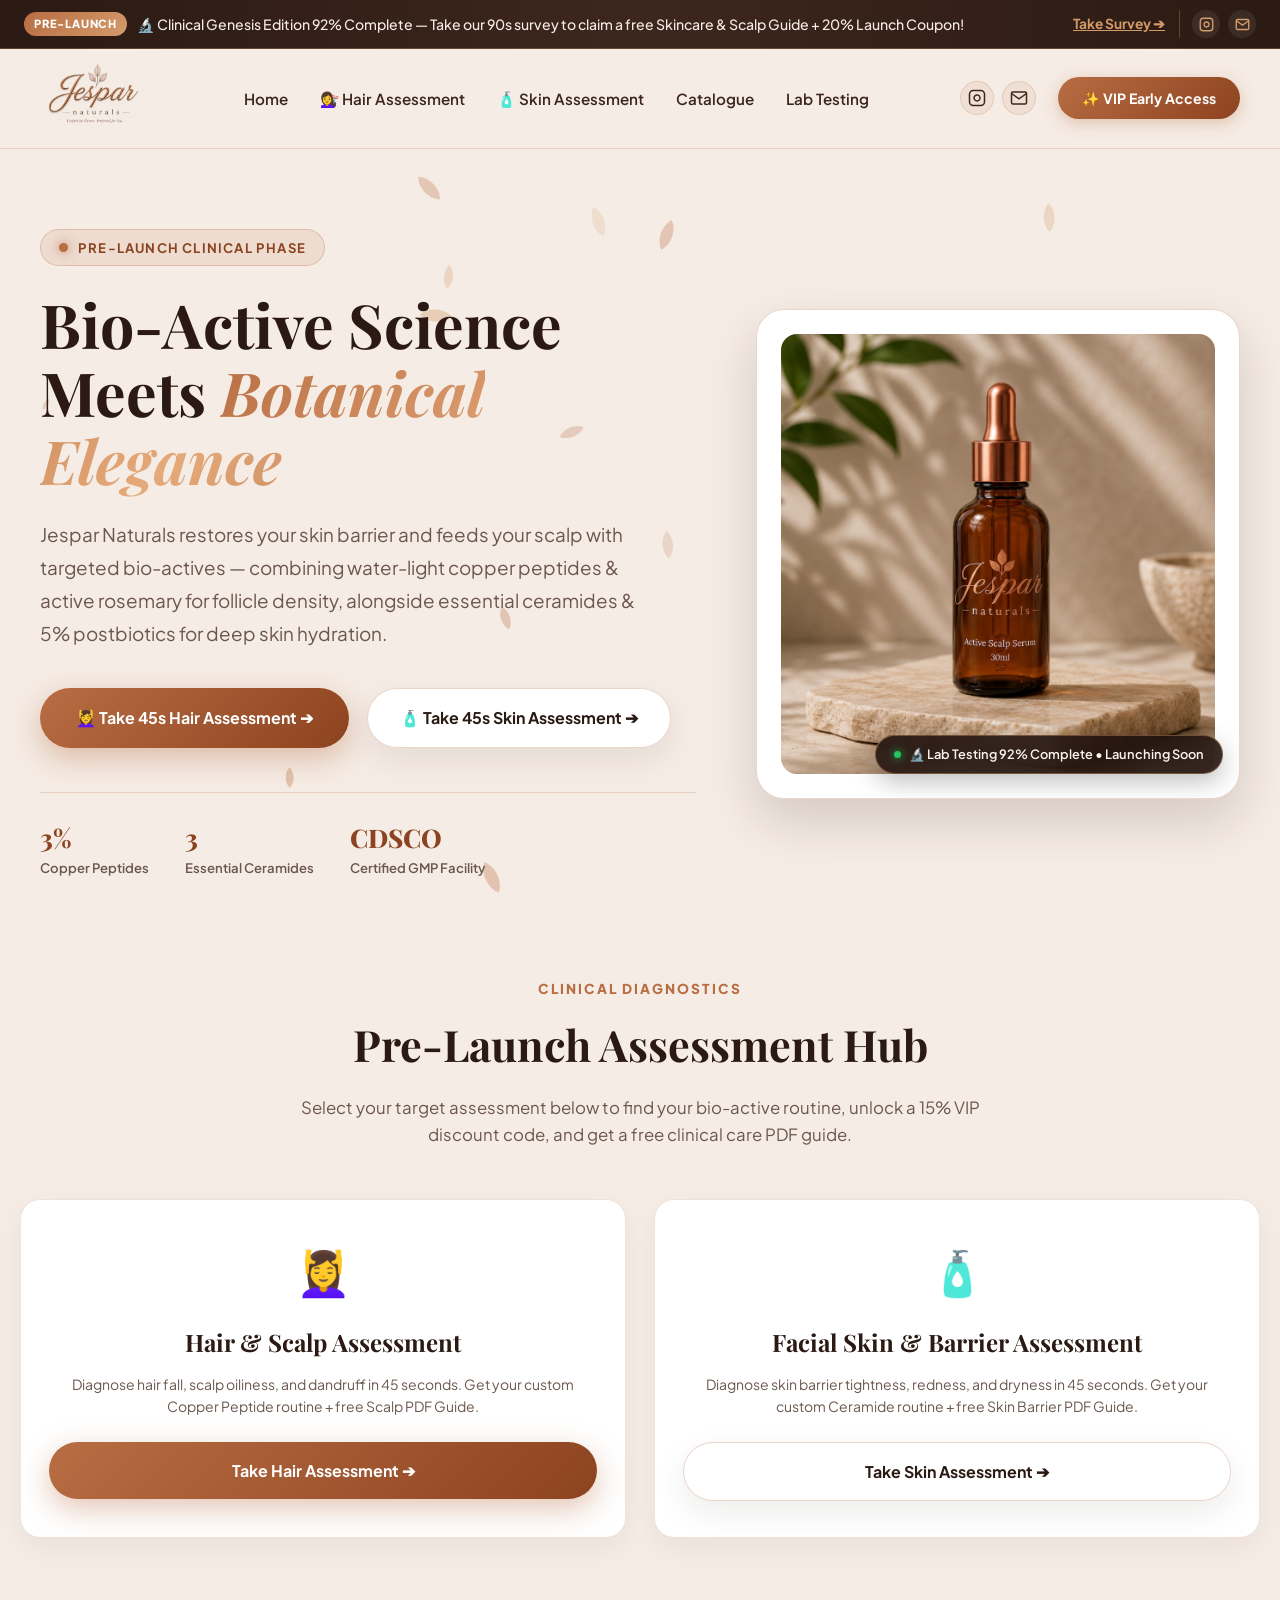
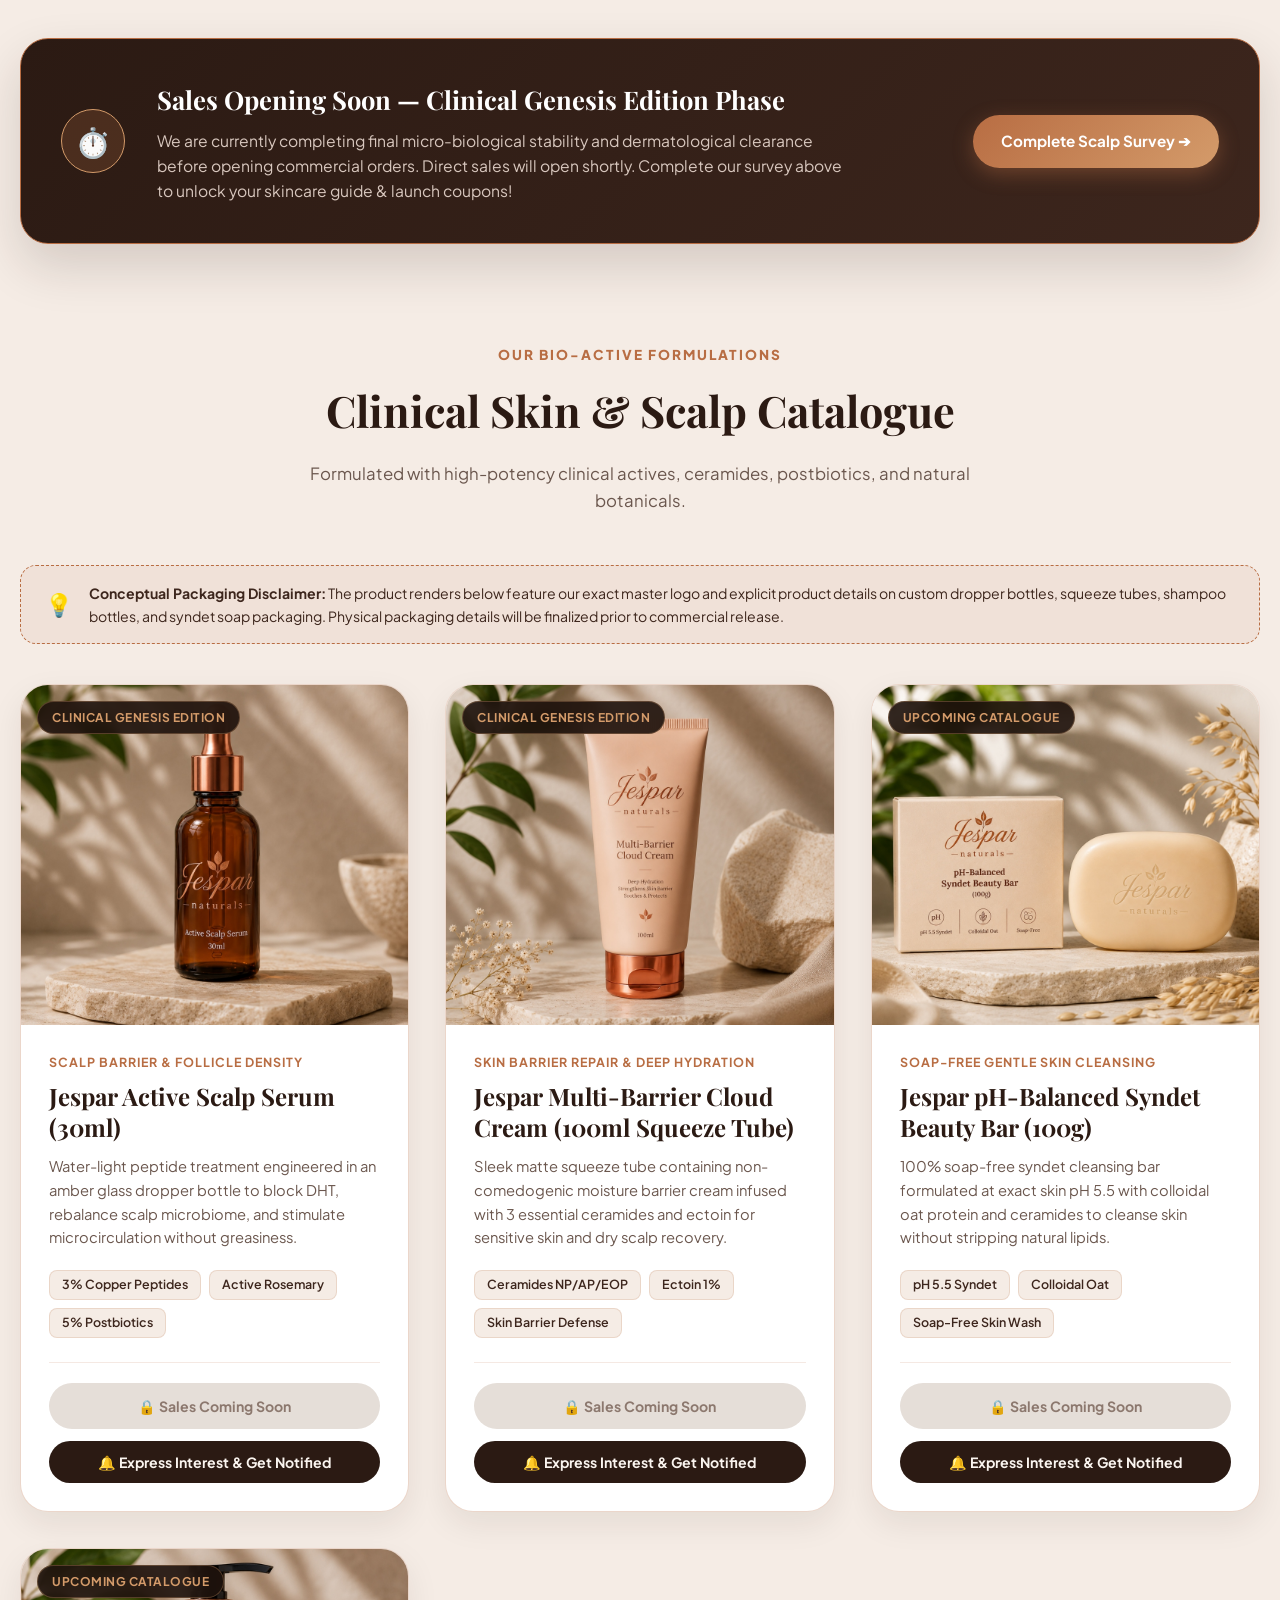
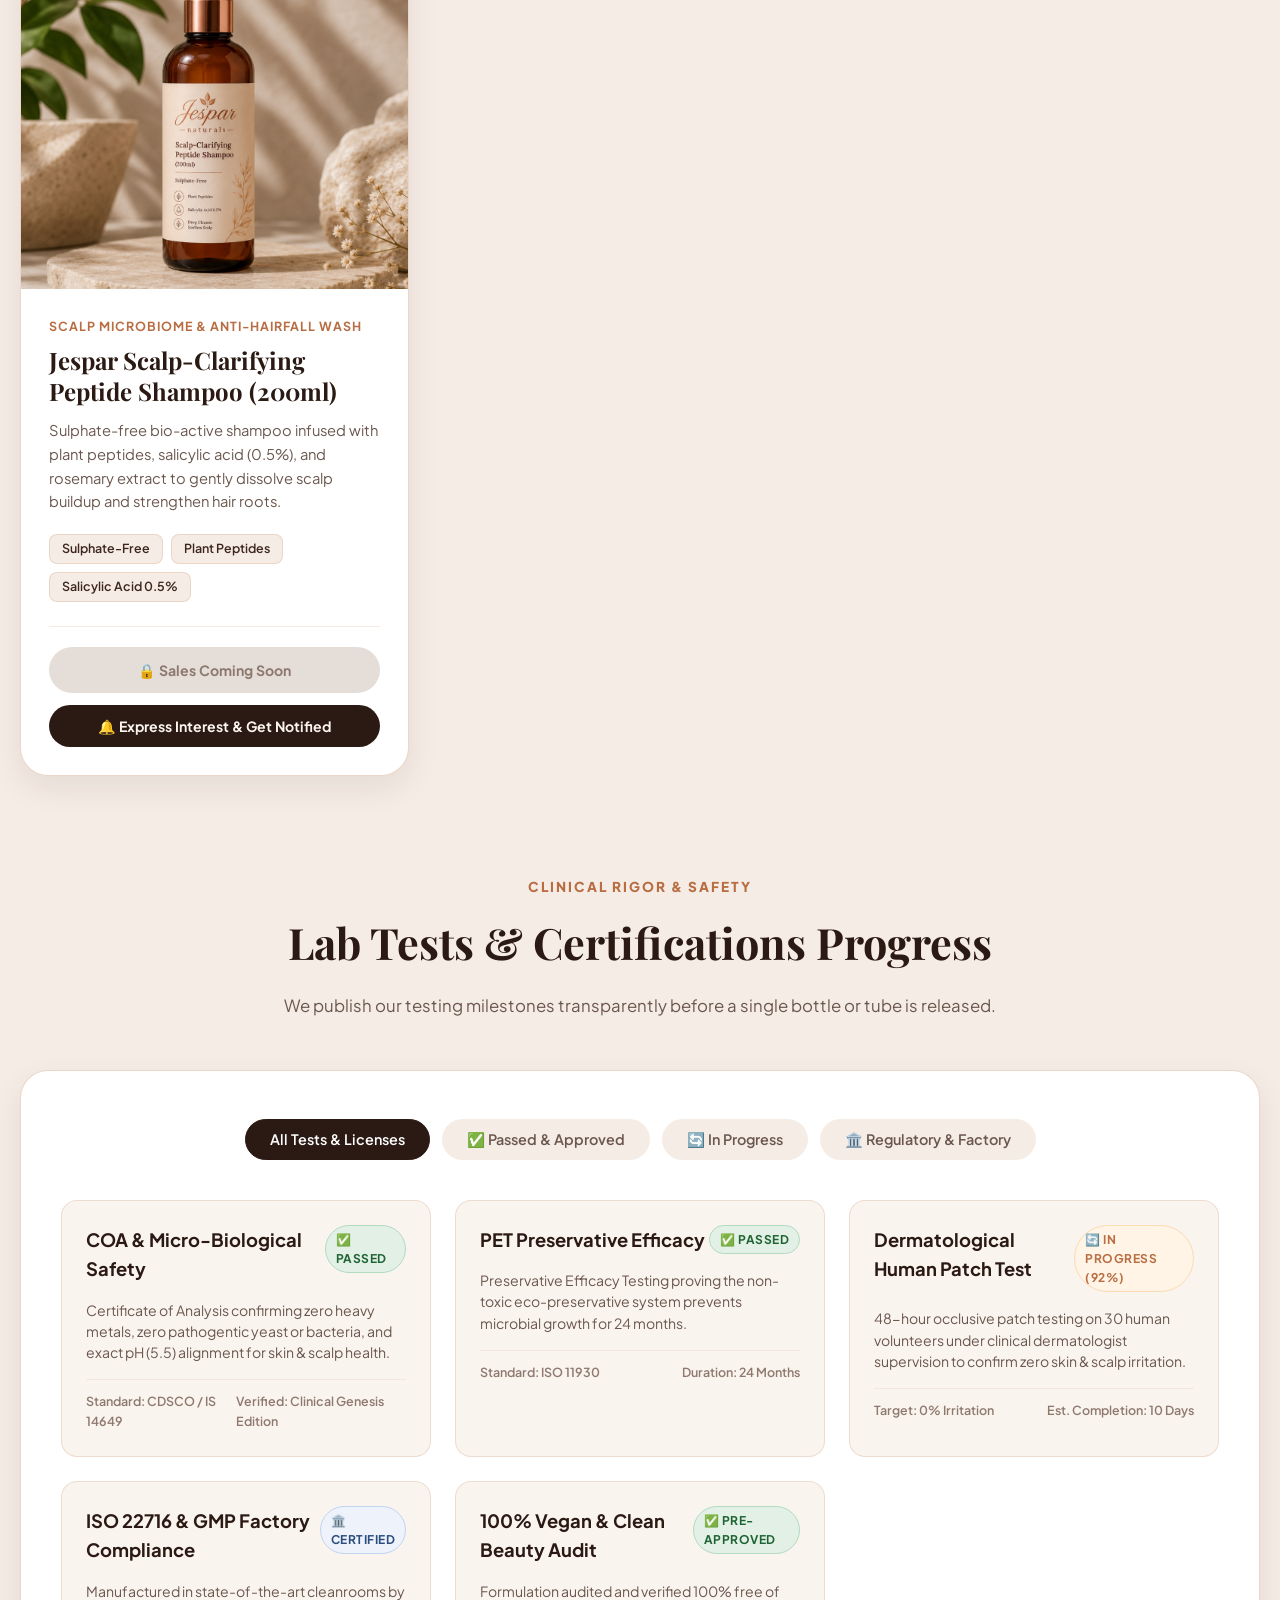
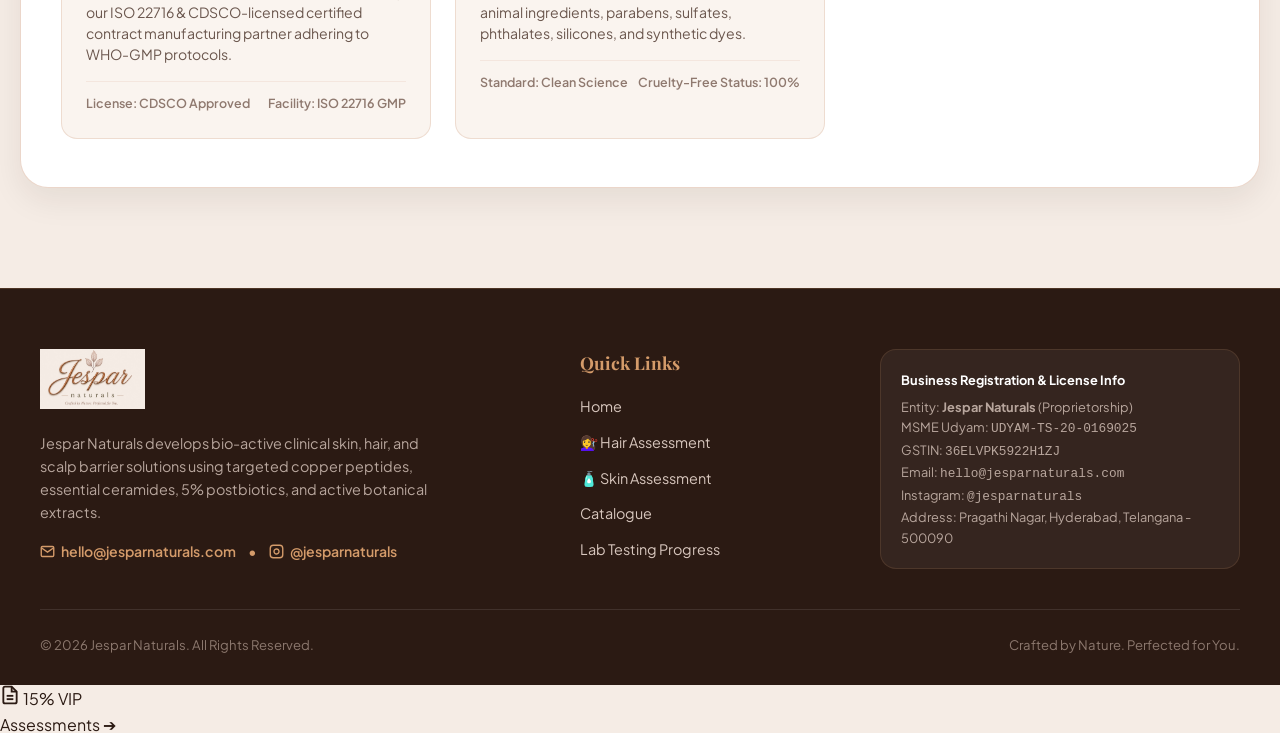
==== commit cf9016ed: "Deploy standalone Hair and Skin survey pages, updated hero CTAs, and WhatsApp VIP coupon flow" ====
--- a/index.html
+++ b/index.html
@@ -40,10 +40,11 @@
       </a>
     </div>
     <ul class="nav-links">
-      <li><a href="#hero">Home</a></li>
+      <li><a href="index.html">Home</a></li>
+      <li><a href="hair-survey.html">💇‍♀️ Hair Assessment</a></li>
+      <li><a href="skin-survey.html">🧴 Skin Assessment</a></li>
       <li><a href="#products">Catalogue</a></li>
-      <li><a href="#survey">Skin & Scalp Survey</a></li>
-      <li><a href="#lab-tests">Lab Testing & Safety</a></li>
+      <li><a href="#lab-tests">Lab Testing</a></li>
     </ul>
     <div class="nav-actions">
       <div class="nav-social-icons">
@@ -73,11 +74,11 @@
         Jespar Naturals restores your skin barrier and feeds your scalp with targeted bio-actives — combining water-light copper peptides & active rosemary for follicle density, alongside essential ceramides & 5% postbiotics for deep skin hydration.
       </p>
       <div class="hero-ctas">
-        <a href="#survey" class="btn-hero-primary">
-          🌿 Fill Consultation Survey ➔
-        </a>
-        <a href="#products" class="btn-hero-secondary">
-          📦 Explore Full Catalogue
+        <a href="hair-survey.html" class="btn-hero-primary">
+          💆‍♀️ Take 45s Hair Assessment ➔
+        </a>
+        <a href="skin-survey.html" class="btn-hero-secondary">
+          🧴 Take 45s Skin Assessment ➔
         </a>
       </div>
       <div class="hero-proof-bar">
@@ -106,206 +107,30 @@
     </div>
   </section>
 
-  <!-- 4. Master Skin, Hair & Scalp Consultation Survey Wizard -->
+  <!-- 4. Clinical Assessment Hub Section -->
   <section class="section-wrapper" id="survey">
-    <div class="quiz-section-card">
-      <div class="quiz-header">
-        <div class="section-subtitle">Clinical Genesis Edition</div>
-        <h2>Jespar Skin & Scalp Consultation</h2>
-        <p>Complete our 90-second consultation survey to receive a personalized skincare & scalp guide + 20% discount coupons at launch!</p>
-      </div>
-
-      <div class="quiz-progress-bar-wrap">
-        <div class="quiz-progress-bar" id="surveyProgressBar"></div>
-      </div>
-
-      <!-- Step 1: Age & Environment -->
-      <div class="quiz-step-card active" id="surveyStep1">
-        <div class="quiz-question-title">Step 1 of 5: Demographics & Living Environment</div>
-        
-        <div class="form-group mb-4">
-          <label style="font-size: 0.95rem; font-weight: 700; color: var(--coffee-espresso);">1. What is your age group?</label>
-          <div class="quiz-options-grid">
-            <div class="quiz-option-btn" onclick="selectSurveyOption(1, 'age', this, 'Under 20')">Under 20</div>
-            <div class="quiz-option-btn" onclick="selectSurveyOption(1, 'age', this, '20–29')">20–29</div>
-            <div class="quiz-option-btn" onclick="selectSurveyOption(1, 'age', this, '30–39')">30–39</div>
-            <div class="quiz-option-btn" onclick="selectSurveyOption(1, 'age', this, '40–49')">40–49</div>
-            <div class="quiz-option-btn" onclick="selectSurveyOption(1, 'age', this, '50+')">50+</div>
-          </div>
-        </div>
-
-        <div class="form-group">
-          <label style="font-size: 0.95rem; font-weight: 700; color: var(--coffee-espresso);">2. Which environment do you live in? (Affects skin & scalp barrier)</label>
-          <div class="quiz-options-grid">
-            <div class="quiz-option-btn" onclick="selectSurveyOption(1, 'environment', this, 'Metro City / Highly Polluted')">🏙️ Metro City / High Pollution</div>
-            <div class="quiz-option-btn" onclick="selectSurveyOption(1, 'environment', this, 'Dry / Arid Climate')">🌵 Dry / Arid Climate</div>
-            <div class="quiz-option-btn" onclick="selectSurveyOption(1, 'environment', this, 'Hot & Humid Coastal')">🏖️ Hot & Humid Coastal</div>
-            <div class="quiz-option-btn" onclick="selectSurveyOption(1, 'environment', this, 'Cold / Indoor AC Heavy')">❄️ Cold / Indoor AC Heavy</div>
-          </div>
-        </div>
-
-        <div class="quiz-nav-row">
-          <span></span>
-          <button class="btn-hero-primary" onclick="nextSurveyStep(1)">Next Step ➔</button>
-        </div>
-      </div>
-
-      <!-- Step 2: Concerns & Current Treatments -->
-      <div class="quiz-step-card" id="surveyStep2">
-        <div class="quiz-question-title">Step 2 of 5: Skin & Scalp Concerns & Current Treatments</div>
-
-        <div class="form-group mb-4">
-          <label style="font-size: 0.95rem; font-weight: 700; color: var(--coffee-espresso);">3. What is your primary skin or scalp concern?</label>
-          <div class="quiz-options-grid">
-            <div class="quiz-option-btn" onclick="selectSurveyOption(2, 'concern', this, 'Hair Thinning & Scalp Fall')">💇 Hair Thinning & Scalp Hair Fall</div>
-            <div class="quiz-option-btn" onclick="selectSurveyOption(2, 'concern', this, 'Dry Skin & Compromised Barrier')">🏜️ Dry Skin & Damaged Barrier</div>
-            <div class="quiz-option-btn" onclick="selectSurveyOption(2, 'concern', this, 'Flaky Scalp & Itchiness')">❄️ Flaky Scalp & Itchiness</div>
-            <div class="quiz-option-btn" onclick="selectSurveyOption(2, 'concern', this, 'Sensitive Skin & Redness')">🌿 Sensitive Skin & Irritation</div>
-          </div>
-        </div>
-
-        <div class="form-group">
-          <label style="font-size: 0.95rem; font-weight: 700; color: var(--coffee-espresso);">4. How do you currently treat skin barrier or scalp issues?</label>
-          <div class="quiz-options-grid">
-            <div class="quiz-option-btn" onclick="selectSurveyOption(2, 'treatment', this, 'Heavy Hair Oils (Coconut/Onion)')">🥥 Heavy Hair Oils</div>
-            <div class="quiz-option-btn" onclick="selectSurveyOption(2, 'treatment', this, 'Standard Body Lotions & Creams')">🧴 Standard Lotions / Creams</div>
-            <div class="quiz-option-btn" onclick="selectSurveyOption(2, 'treatment', this, 'Dermatologist Supplements')">💊 Derm Supplements / Minoxidil</div>
-            <div class="quiz-option-btn" onclick="selectSurveyOption(2, 'treatment', this, 'No Active Treatment Yet')">❌ No Active Treatment Yet</div>
-          </div>
-        </div>
-
-        <div class="quiz-nav-row">
-          <button class="btn-hero-secondary" onclick="prevSurveyStep(2)">⬅️ Back</button>
-          <button class="btn-hero-primary" onclick="nextSurveyStep(2)">Next Step ➔</button>
-        </div>
-      </div>
-
-      <!-- Step 3: Texture Preference & Customization -->
-      <div class="quiz-step-card" id="surveyStep3">
-        <div class="quiz-question-title">Step 3 of 5: Product Texture & Customization</div>
-
-        <div class="form-group mb-4">
-          <label style="font-size: 0.95rem; font-weight: 700; color: var(--coffee-espresso);">5. Do you prefer light fast-absorbing formulations or heavy traditional oils/creams?</label>
-          <div class="quiz-options-grid">
-            <div class="quiz-option-btn" onclick="selectSurveyOption(3, 'texture', this, 'Light Fast-Absorbing Formulations')">💧 Light Fast-Absorbing Formulations</div>
-            <div class="quiz-option-btn" onclick="selectSurveyOption(3, 'texture', this, 'Traditional Heavy Oils & Creams')">🧴 Heavy Traditional Oils & Creams</div>
-            <div class="quiz-option-btn" onclick="selectSurveyOption(3, 'texture', this, 'Open to Both')">✨ Open to Both</div>
-          </div>
-        </div>
-
-        <div class="form-group">
-          <label style="font-size: 0.95rem; font-weight: 700; color: var(--coffee-espresso);">6. Would you buy skin & scalp products customized based on an online consultation?</label>
-          <div class="quiz-options-grid">
-            <div class="quiz-option-btn" onclick="selectSurveyOption(3, 'customization', this, 'Yes, Absolutely!')">🎯 Yes, Absolutely!</div>
-            <div class="quiz-option-btn" onclick="selectSurveyOption(3, 'customization', this, 'Yes, if Clinical Results Proven')">🔬 Yes, if Results Proven</div>
-            <div class="quiz-option-btn" onclick="selectSurveyOption(3, 'customization', this, 'Maybe / Price Dependent')">🤔 Maybe / Depends on Price</div>
-          </div>
-        </div>
-
-        <div class="quiz-nav-row">
-          <button class="btn-hero-secondary" onclick="prevSurveyStep(3)">⬅️ Back</button>
-          <button class="btn-hero-primary" onclick="nextSurveyStep(3)">Next Step ➔</button>
-        </div>
-      </div>
-
-      <!-- Step 4: Budget & Routine Consistency -->
-      <div class="quiz-step-card" id="surveyStep4">
-        <div class="quiz-question-title">Step 4 of 5: Budget & Routine Habits</div>
-
-        <div class="form-group mb-4">
-          <label style="font-size: 0.95rem; font-weight: 700; color: var(--coffee-espresso);">7. What is your monthly budget for skin & scalp care products that deliver visible results?</label>
-          <div class="quiz-options-grid">
-            <div class="quiz-option-btn" onclick="selectSurveyOption(4, 'budget', this, 'Under ₹499')">Under ₹499</div>
-            <div class="quiz-option-btn" onclick="selectSurveyOption(4, 'budget', this, '₹500 – ₹899')">₹500 – ₹899</div>
-            <div class="quiz-option-btn" onclick="selectSurveyOption(4, 'budget', this, '₹900 – ₹1,499')">₹900 – ₹1,499</div>
-            <div class="quiz-option-btn" onclick="selectSurveyOption(4, 'budget', this, '₹1,500+')">₹1,500+</div>
-          </div>
-        </div>
-
-        <div class="form-group mb-4">
-          <label style="font-size: 0.95rem; font-weight: 700; color: var(--coffee-espresso);">8. On a scale of 1–5, how consistent are you with your daily skin & hair routine?</label>
-          <div class="quiz-options-grid">
-            <div class="quiz-option-btn" onclick="selectSurveyOption(4, 'consistency', this, '1 (Rarely)')">1 (Rarely)</div>
-            <div class="quiz-option-btn" onclick="selectSurveyOption(4, 'consistency', this, '2 (Occasionally)')">2 (Occasionally)</div>
-            <div class="quiz-option-btn" onclick="selectSurveyOption(4, 'consistency', this, '3 (Moderate)')">3 (Moderate)</div>
-            <div class="quiz-option-btn" onclick="selectSurveyOption(4, 'consistency', this, '4 (Consistent)')">4 (Consistent)</div>
-            <div class="quiz-option-btn" onclick="selectSurveyOption(4, 'consistency', this, '5 (Daily Dedicated)')">5 (Daily Dedicated)</div>
-          </div>
-        </div>
-
-        <div class="form-group">
-          <label style="font-size: 0.95rem; font-weight: 700; color: var(--coffee-espresso);">9. What is the biggest barrier preventing you from maintaining a routine?</label>
-          <div class="quiz-options-grid">
-            <div class="quiz-option-btn" onclick="selectSurveyOption(4, 'barrier', this, 'Greasiness & Wash Hassle')">🍳 Greasiness & Sticky Feeling</div>
-            <div class="quiz-option-btn" onclick="selectSurveyOption(4, 'barrier', this, 'Lack of Visible Results')">⏳ Lack of Visible Results</div>
-            <div class="quiz-option-btn" onclick="selectSurveyOption(4, 'barrier', this, 'Forgetfulness / Time')">⏰ Forgetfulness / Lack of Time</div>
-            <div class="quiz-option-btn" onclick="selectSurveyOption(4, 'barrier', this, 'High Product Cost')">💰 High Product Cost</div>
-          </div>
-        </div>
-
-        <div class="quiz-nav-row">
-          <button class="btn-hero-secondary" onclick="prevSurveyStep(4)">⬅️ Back</button>
-          <button class="btn-hero-primary" onclick="nextSurveyStep(4)">Final Step ➔</button>
-        </div>
-      </div>
-
-      <!-- Step 5: Product Reservation & Contact Details -->
-      <div class="quiz-step-card" id="surveyStep5">
-        <div class="quiz-question-title">Step 5 of 5: Clinical Genesis Edition Reservation & Coupon Delivery</div>
-
-        <div class="form-group mb-4">
-          <label style="font-size: 0.95rem; font-weight: 700; color: var(--coffee-espresso);">10. Which product would you like reserved?</label>
-          <div class="quiz-options-grid">
-            <div class="quiz-option-btn" onclick="selectSurveyOption(5, 'product', this, 'Jespar Active Scalp Serum (30ml Dropper)')">🧪 Jespar Active Scalp Serum (30ml Dropper)</div>
-            <div class="quiz-option-btn" onclick="selectSurveyOption(5, 'product', this, 'Jespar Multi-Barrier Cloud Cream (100ml Tube)')">🧴 Jespar Multi-Barrier Cloud Cream (100ml Squeeze Tube)</div>
-            <div class="quiz-option-btn" onclick="selectSurveyOption(5, 'product', this, 'Jespar pH-Balanced Syndet Beauty Bar (100g)')">🧼 Jespar pH-Balanced Syndet Beauty Bar (100g)</div>
-            <div class="quiz-option-btn" onclick="selectSurveyOption(5, 'product', this, 'Jespar Scalp-Clarifying Peptide Shampoo (200ml)')">🌿 Jespar Scalp-Clarifying Peptide Shampoo (200ml)</div>
-          </div>
-        </div>
-
-        <form onsubmit="submitMasterSurvey(event)" style="max-width: 540px; margin: 24px auto 0;">
-          <div class="form-group">
-            <label for="surveyName">Full Name *</label>
-            <input type="text" id="surveyName" class="form-control" placeholder="Priya Kethana" required>
-          </div>
-          <div class="form-group">
-            <label for="surveyEmail">Email Address *</label>
-            <input type="email" id="surveyEmail" class="form-control" placeholder="hello@jesparnaturals.com" required>
-          </div>
-          <div class="form-group">
-            <label for="surveyPhone">Phone Number / WhatsApp * (For Coupon & Guide Delivery)</label>
-            <input type="tel" id="surveyPhone" class="form-control" placeholder="+91 98765 43210" required>
-          </div>
-          
-          <div class="quiz-nav-row" style="margin-top: 24px;">
-            <button type="button" class="btn-hero-secondary" onclick="prevSurveyStep(5)">⬅️ Back</button>
-            <button type="submit" class="btn-hero-primary">
-              ✨ Complete Survey & Claim Coupons ➔
-            </button>
-          </div>
-        </form>
-      </div>
-
-      <!-- Results & Thank You Screen -->
-      <div class="quiz-results-card" id="surveyResultsCard">
-        <div class="routine-match-badge">💚 THANK YOU FOR COMPLETING OUR SURVEY!</div>
-        <h3 style="font-size: 2.2rem; color: var(--coffee-espresso); margin-bottom: 16px;">
-          Your Consultation is Complete!
-        </h3>
-        <div style="background: rgba(184, 109, 67, 0.1); border: 1px dashed var(--copper-primary); border-radius: var(--radius-md); padding: 24px; max-width: 650px; margin: 0 auto 24px; text-align: center;">
-          <p style="font-size: 1.1rem; color: var(--coffee-espresso); font-weight: 700; margin-bottom: 8px;">
-            🎁 Once Jespar Naturals officially launches:
-          </p>
-          <p style="font-size: 1rem; color: var(--text-muted); line-height: 1.7;">
-            We will share your <strong>Detailed Skincare & Scalp Routine Guide</strong> along with your <strong>20% Early-Bird Discount Coupons</strong> directly to your WhatsApp (<span id="thanksPhoneText"></span>) and Email (<span id="thanksEmailText"></span>)!
-          </p>
-        </div>
-        <div style="display: flex; gap: 16px; justify-content: center; flex-wrap: wrap;">
-          <a href="#products" class="btn-hero-primary">Explore Product Formulations ➔</a>
-          <button class="btn-hero-secondary" onclick="openVipModal()">View VIP Reservations</button>
-        </div>
-      </div>
-
+    <div class="section-header">
+      <div class="section-subtitle">Clinical Diagnostics</div>
+      <h2 class="section-title">Pre-Launch Assessment Hub</h2>
+      <p class="section-desc">Select your target assessment below to find your bio-active routine, unlock a 15% VIP discount code, and get a free clinical care PDF guide.</p>
+    </div>
+
+    <div style="display: grid; grid-template-columns: repeat(auto-fit, minmax(320px, 1fr)); gap: 28px; margin-top: 36px;">
+      <!-- Card 1: Hair Assessment -->
+      <div style="background: #ffffff; border: 1px solid rgba(184, 109, 67, 0.2); border-radius: 20px; padding: 36px 28px; box-shadow: 0 10px 30px rgba(43, 26, 19, 0.05); text-align: center; transition: transform 0.3s ease;">
+        <div style="font-size: 44px; margin-bottom: 16px;">💆‍♀️</div>
+        <h3 style="font-family: 'Playfair Display', serif; font-size: 24px; color: var(--coffee-espresso); margin-bottom: 12px;">Hair & Scalp Assessment</h3>
+        <p style="color: var(--text-muted); font-size: 14px; line-height: 1.6; margin-bottom: 24px;">Diagnose hair fall, scalp oiliness, and dandruff in 45 seconds. Get your custom Copper Peptide routine + free Scalp PDF Guide.</p>
+        <a href="hair-survey.html" class="btn-hero-primary" style="display: block; width: 100%;">Take Hair Assessment ➔</a>
+      </div>
+
+      <!-- Card 2: Skin Assessment -->
+      <div style="background: #ffffff; border: 1px solid rgba(184, 109, 67, 0.2); border-radius: 20px; padding: 36px 28px; box-shadow: 0 10px 30px rgba(43, 26, 19, 0.05); text-align: center; transition: transform 0.3s ease;">
+        <div style="font-size: 44px; margin-bottom: 16px;">🧴</div>
+        <h3 style="font-family: 'Playfair Display', serif; font-size: 24px; color: var(--coffee-espresso); margin-bottom: 12px;">Facial Skin & Barrier Assessment</h3>
+        <p style="color: var(--text-muted); font-size: 14px; line-height: 1.6; margin-bottom: 24px;">Diagnose skin barrier tightness, redness, and dryness in 45 seconds. Get your custom Ceramide routine + free Skin Barrier PDF Guide.</p>
+        <a href="skin-survey.html" class="btn-hero-secondary" style="display: block; width: 100%;">Take Skin Assessment ➔</a>
+      </div>
     </div>
   </section>
 
@@ -593,9 +418,10 @@
       <div>
         <h4 class="footer-title">Quick Links</h4>
         <ul class="footer-links">
-          <li><a href="#hero">Home</a></li>
+          <li><a href="index.html">Home</a></li>
+          <li><a href="hair-survey.html">💇‍♀️ Hair Assessment</a></li>
+          <li><a href="skin-survey.html">🧴 Skin Assessment</a></li>
           <li><a href="#products">Catalogue</a></li>
-          <li><a href="#survey">Consultation Survey</a></li>
           <li><a href="#lab-tests">Lab Testing Progress</a></li>
         </ul>
       </div>
@@ -616,7 +442,7 @@
   </footer>
 
   <!-- 10. Mobile Integrated Floating Action Pill Widget for Survey -->
-  <a href="#survey" class="mobile-circular-fab" aria-label="Take Skin & Scalp Survey">
+  <a href="#survey" class="mobile-circular-fab" aria-label="Take Assessment">
     <div class="fab-circle">
       <svg width="20" height="20" viewBox="0 0 24 24" fill="none" stroke="currentColor" stroke-width="2.2">
         <path d="M14 2H6a2 2 0 0 0-2 2v16a2 2 0 0 0 2 2h12a2 2 0 0 0 2-2V8z"></path>
@@ -624,9 +450,9 @@
         <line x1="16" y1="13" x2="8" y2="13"></line>
         <line x1="16" y1="17" x2="8" y2="17"></line>
       </svg>
-      <span class="fab-badge">20% OFF</span>
-    </div>
-    <span class="fab-label">Take Survey ➔</span>
+      <span class="fab-badge">15% VIP</span>
+    </div>
+    <span class="fab-label">Assessments ➔</span>
   </a>
 
   <script src="app.js"></script>
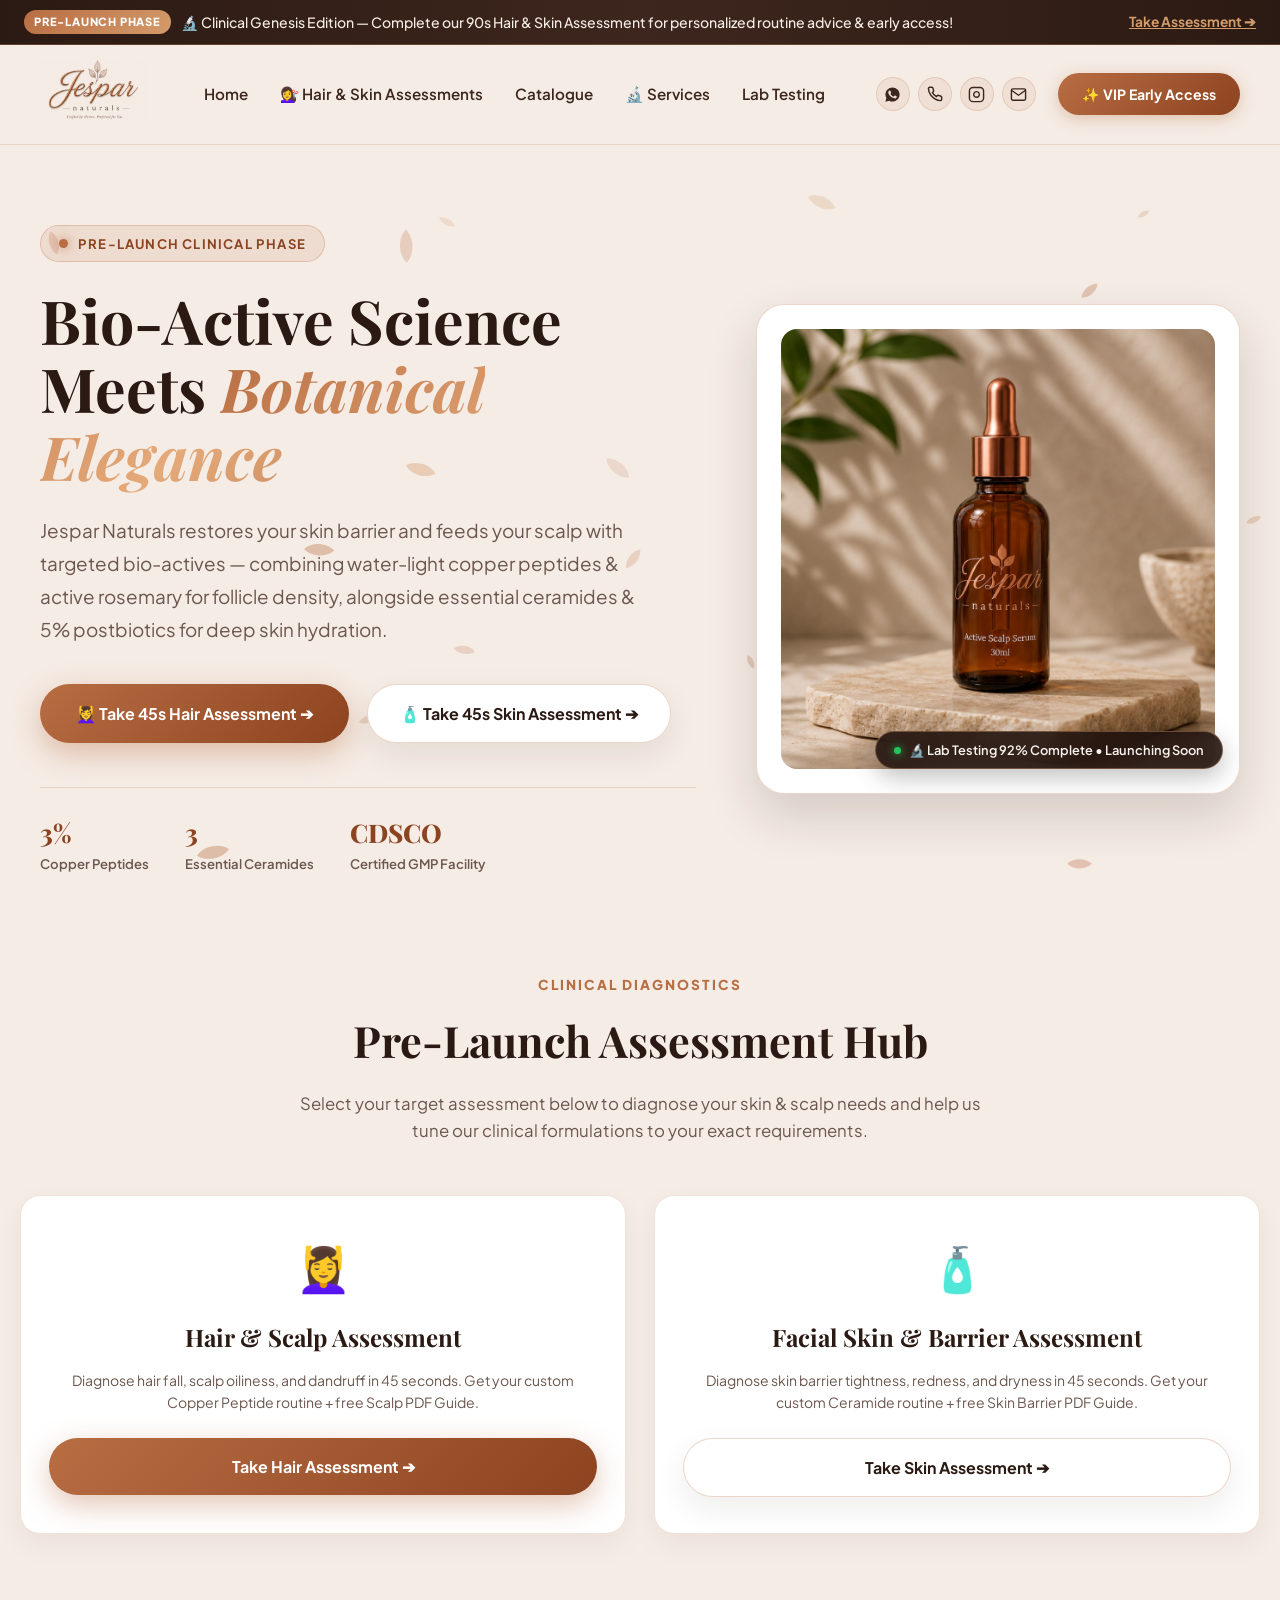
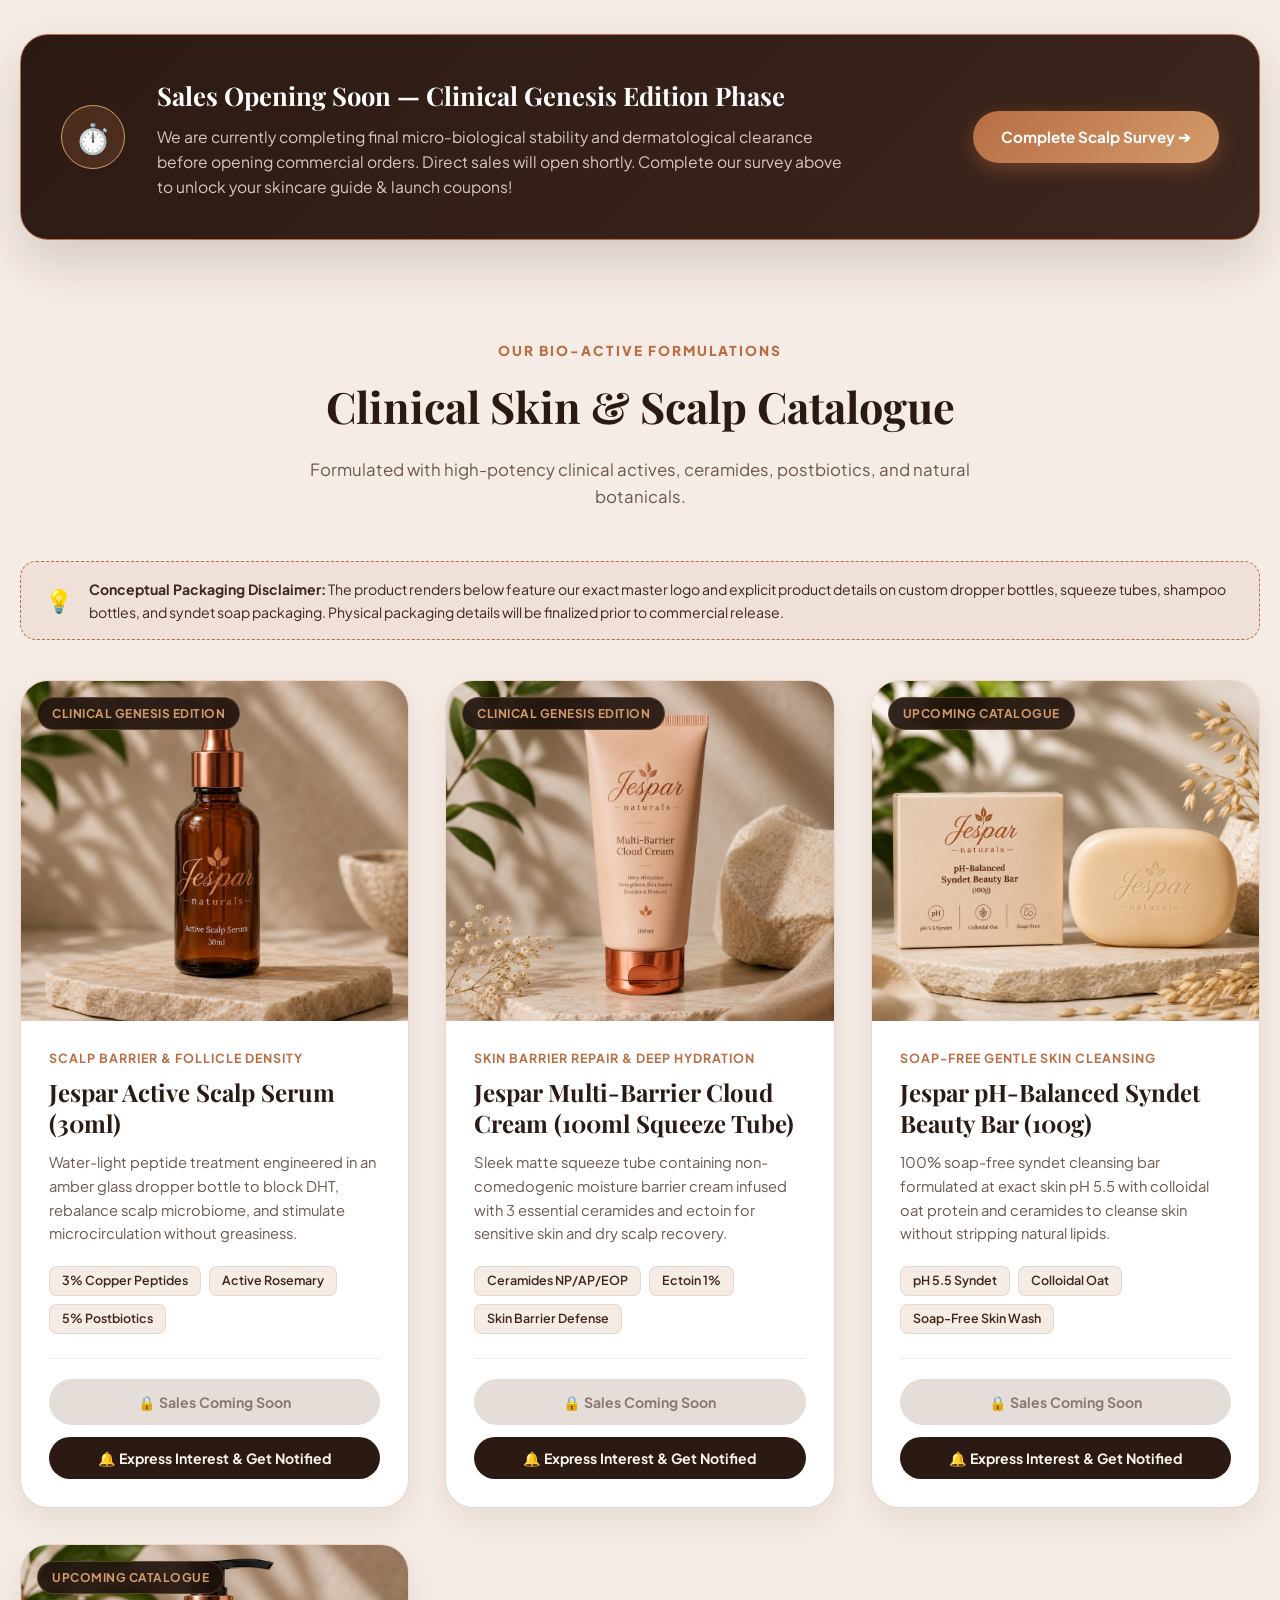
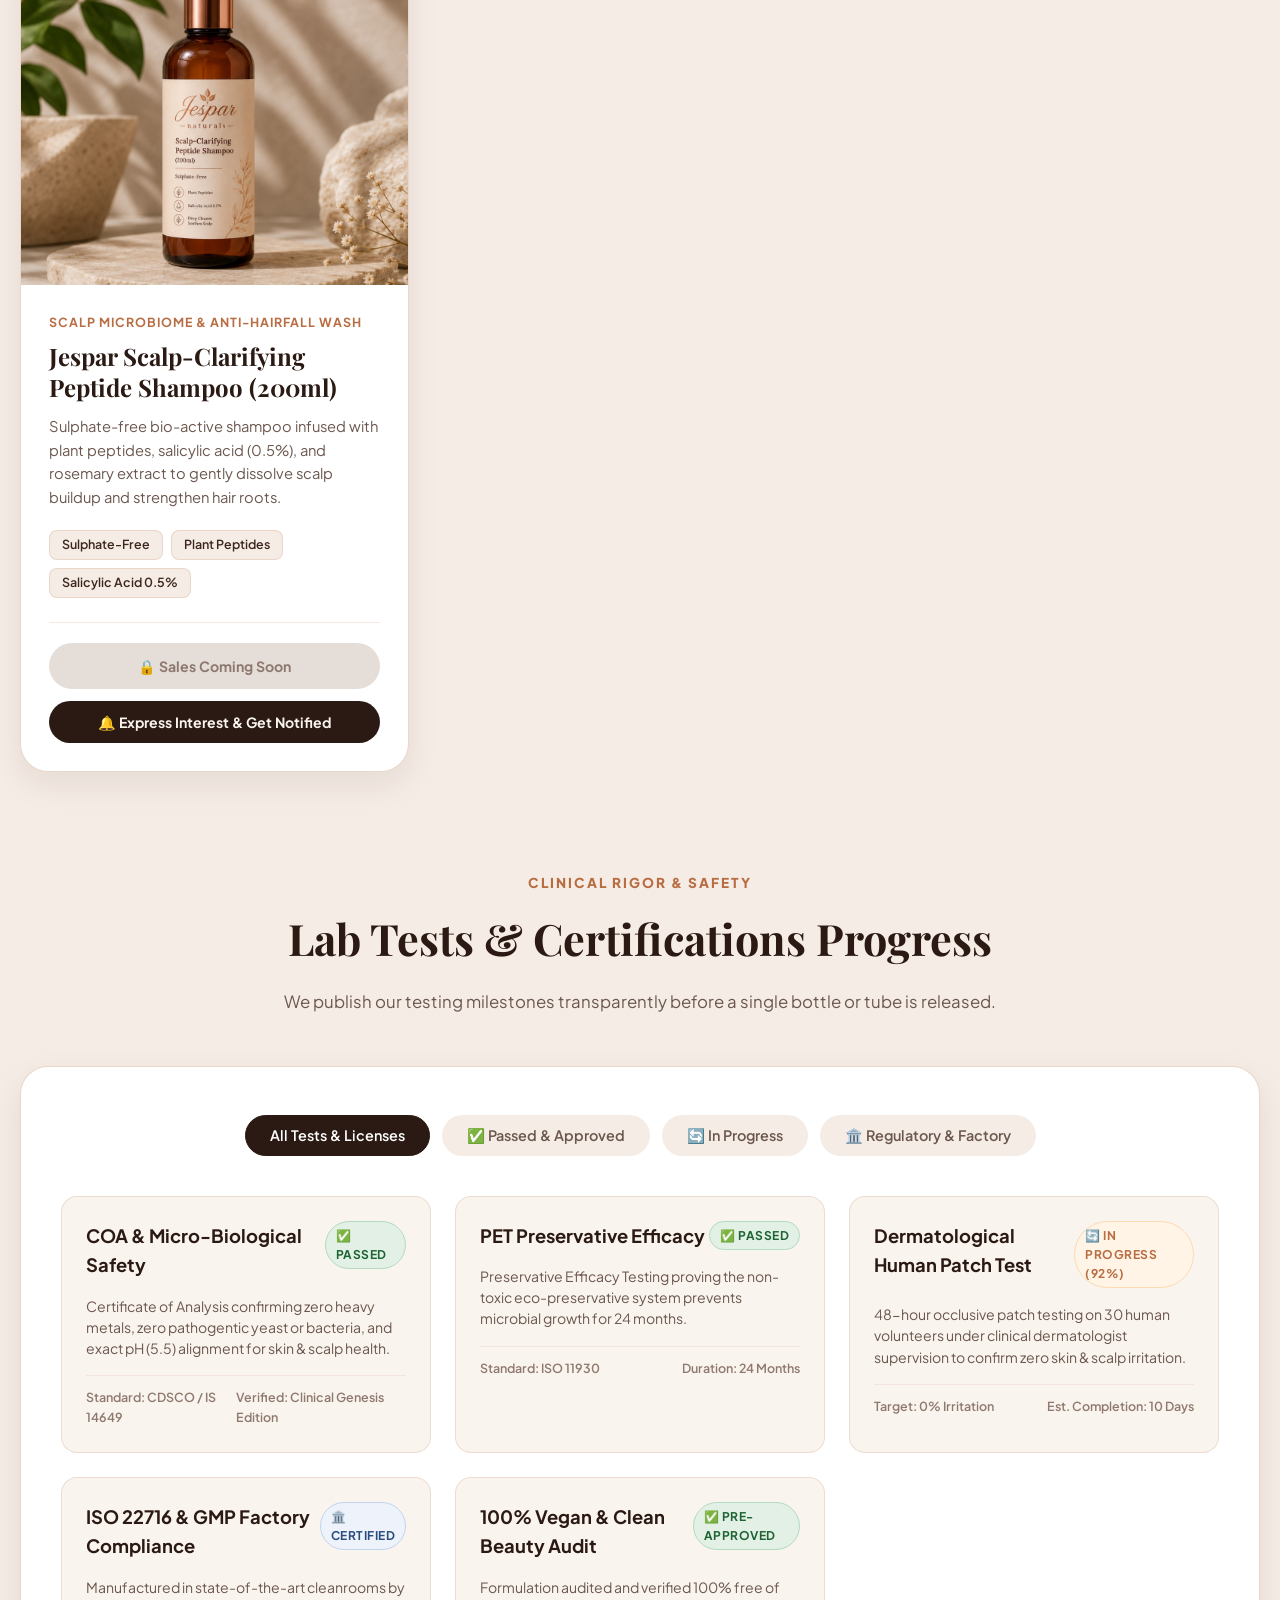
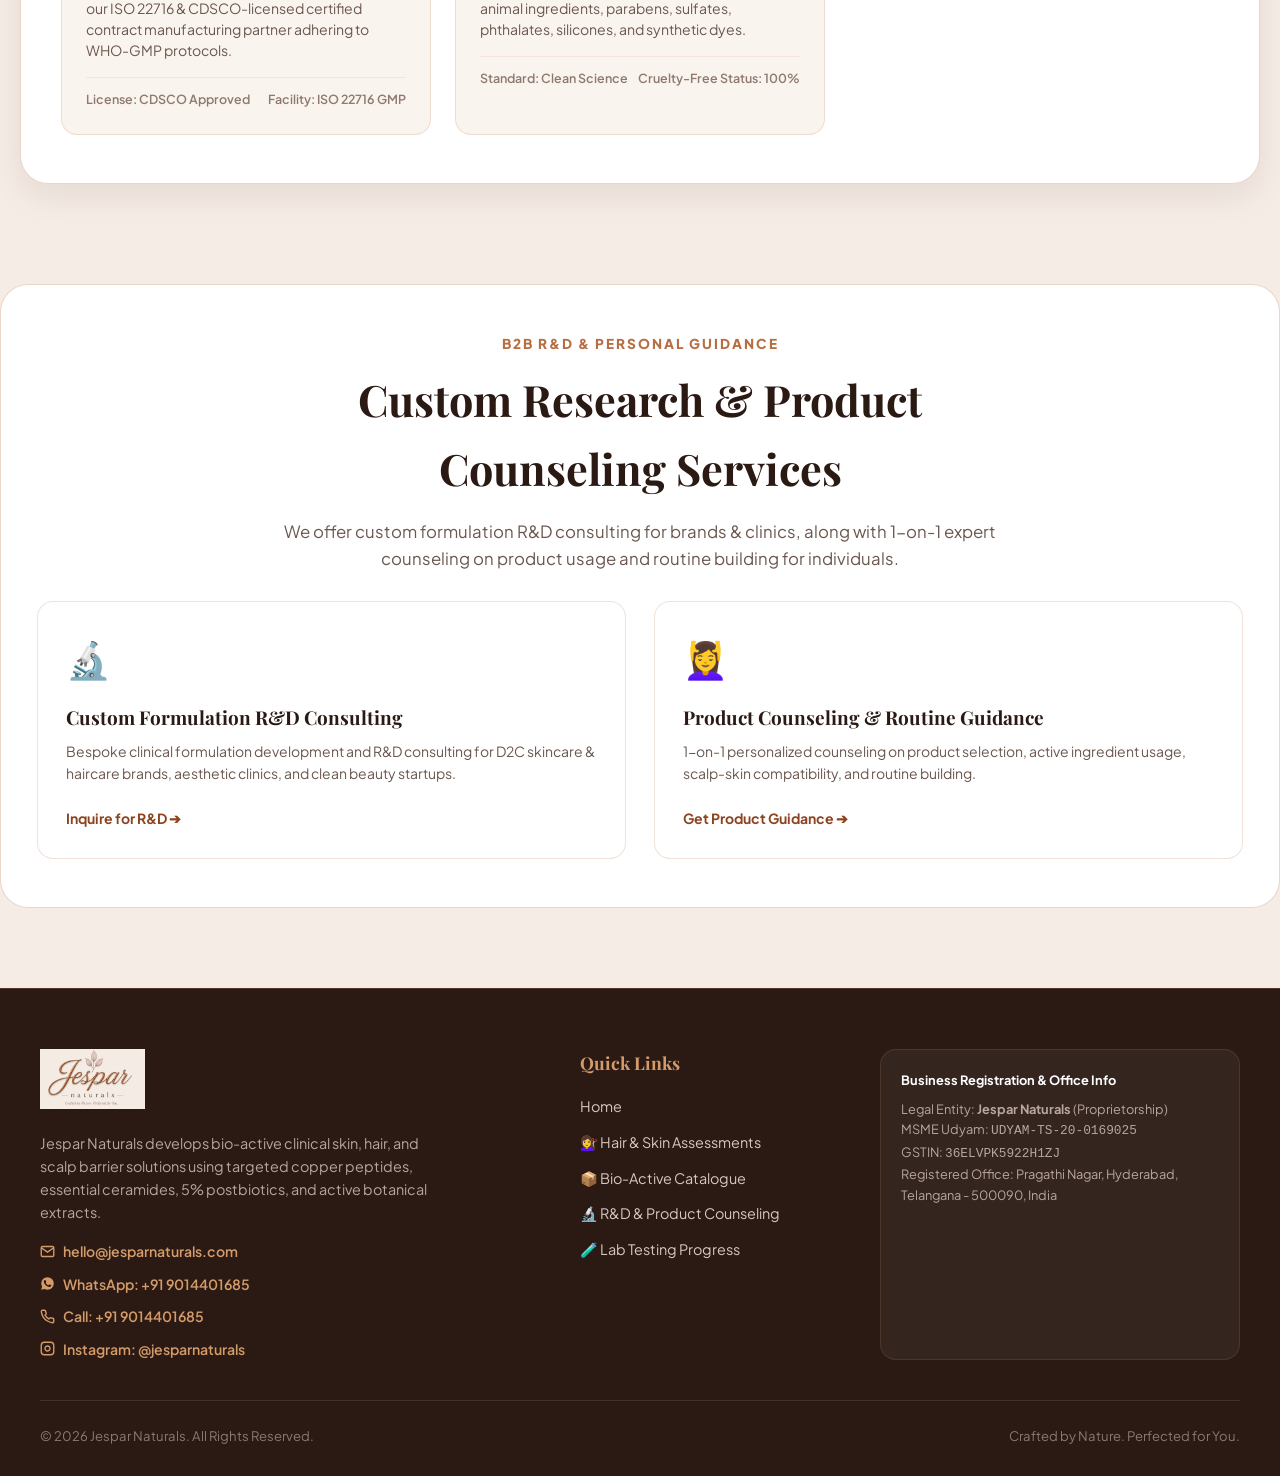
==== commit 056d9ded: "Deploy master website updates: custom research services, pre-launch survey enhancements, mobile navi" ====
--- a/index.html
+++ b/index.html
@@ -13,22 +13,14 @@
   <!-- Floating Botanical Nature Particles Canvas -->
   <canvas id="natureCanvas"></canvas>
 
-  <!-- 1. Mobile-Optimized Announcement Bar (Desktop Only) -->
+  <!-- 1. Top Announcement Bar (Pre-Launch Assessment Focus) -->
   <div class="announcement-bar">
     <div class="announcement-content">
-      <span class="badge">Pre-Launch</span>
-      <span class="announcement-text-desktop">🔬 Clinical Genesis Edition 92% Complete — Take our 90s survey to claim a free Skincare & Scalp Guide + 20% Launch Coupon!</span>
+      <span class="badge">Pre-Launch Phase</span>
+      <span class="announcement-text-desktop">🔬 Clinical Genesis Edition — Complete our 90s Hair & Skin Assessment for personalized routine advice & early access!</span>
     </div>
     <div class="announcement-actions">
-      <a href="#survey" class="announcement-link">Take Survey ➔</a>
-      <div class="social-quick-links">
-        <a href="https://www.instagram.com/jesparnaturals/" target="_blank" class="social-anno-icon" title="Instagram @jesparnaturals">
-          <svg width="15" height="15" viewBox="0 0 24 24" fill="none" stroke="currentColor" stroke-width="2.2"><rect x="2" y="2" width="20" height="20" rx="5" ry="5"></rect><path d="M16 11.37A4 4 0 1 1 12.63 8 4 4 0 0 1 16 11.37z"></path><line x1="17.5" y1="6.5" x2="17.51" y2="6.5"></line></svg>
-        </a>
-        <a href="mailto:hello@jesparnaturals.com" class="social-anno-icon" title="Email Us">
-          <svg width="15" height="15" viewBox="0 0 24 24" fill="none" stroke="currentColor" stroke-width="2.2"><path d="M4 4h16c1.1 0 2 .9 2 2v12c0 1.1-.9 2-2 2H4c-1.1 0-2-.9-2-2V6c0-1.1.9-2 2-2z"></path><polyline points="22,6 12,13 2,6"></polyline></svg>
-        </a>
-      </div>
+      <a href="#survey" class="announcement-link">Take Assessment ➔</a>
     </div>
   </div>
 
@@ -41,18 +33,24 @@
     </div>
     <ul class="nav-links">
       <li><a href="index.html">Home</a></li>
-      <li><a href="hair-survey.html">💇‍♀️ Hair Assessment</a></li>
-      <li><a href="skin-survey.html">🧴 Skin Assessment</a></li>
+      <li><a href="#survey">💇‍♀️ Hair & Skin Assessments</a></li>
       <li><a href="#products">Catalogue</a></li>
+      <li><a href="#research-services">🔬 Services</a></li>
       <li><a href="#lab-tests">Lab Testing</a></li>
     </ul>
     <div class="nav-actions">
       <div class="nav-social-icons">
+        <a href="https://wa.me/919014401685" target="_blank" class="nav-social-btn" title="WhatsApp Business +91 9014401685">
+          <svg width="17" height="17" viewBox="0 0 24 24" fill="currentColor"><path d="M12.012 2c-5.506 0-9.989 4.478-9.99 9.984 0 1.764.459 3.484 1.332 5.001l-1.416 5.172 5.292-1.388c1.464.798 3.116 1.217 4.78 1.218h.004c5.506 0 9.989-4.478 9.99-9.985 0-2.667-1.037-5.175-2.924-7.063a9.923 9.923 0 0 0-7.068-2.939zm5.717 14.192c-.244.688-1.417 1.355-1.956 1.416-.54.061-1.229.088-3.528-.857-2.936-1.208-4.82-4.183-4.968-4.38-.147-.197-1.203-1.603-1.203-3.057 0-1.454.761-2.172 1.032-2.466.27-.294.59-.368.786-.368.196 0 .393.002.565.01.184.009.431-.07.674.515.244.588.834 2.032.908 2.18.074.147.123.319.025.515-.098.196-.147.319-.294.49-.147.172-.31.384-.442.515-.147.147-.301.308-.129.603.172.295.766 1.265 1.646 2.049 1.132 1.01 2.086 1.323 2.381 1.47.295.147.466.123.638-.074.172-.196.736-.858.932-1.152.196-.295.393-.245.663-.147.27.098 1.719.81 2.014.957.295.147.491.221.565.344.074.123.074.711-.17 1.399z"/></svg>
+        </a>
+        <a href="tel:+919014401685" class="nav-social-btn" title="Call Us +91 9014401685">
+          <svg width="16" height="16" viewBox="0 0 24 24" fill="none" stroke="currentColor" stroke-width="2.2"><path d="M22 16.92v3a2 2 0 0 1-2.18 2 19.79 19.79 0 0 1-8.63-3.07 19.5 19.5 0 0 1-6-6 19.79 19.79 0 0 1-3.07-8.67A2 2 0 0 1 4.11 2h3a2 2 0 0 1 2 1.72 12.84 12.84 0 0 0 .7 2.81 2 2 0 0 1-.45 2.11L8.09 9.91a16 16 0 0 0 6 6l1.27-1.27a2 2 0 0 1 2.11-.45 12.84 12.84 0 0 0 2.81.7A2 2 0 0 1 22 16.92z"></path></svg>
+        </a>
         <a href="https://www.instagram.com/jesparnaturals/" target="_blank" class="nav-social-btn" title="Instagram @jesparnaturals">
-          <svg width="18" height="18" viewBox="0 0 24 24" fill="none" stroke="currentColor" stroke-width="2"><rect x="2" y="2" width="20" height="20" rx="5" ry="5"></rect><path d="M16 11.37A4 4 0 1 1 12.63 8 4 4 0 0 1 16 11.37z"></path><line x1="17.5" y1="6.5" x2="17.51" y2="6.5"></line></svg>
+          <svg width="17" height="17" viewBox="0 0 24 24" fill="none" stroke="currentColor" stroke-width="2"><rect x="2" y="2" width="20" height="20" rx="5" ry="5"></rect><path d="M16 11.37A4 4 0 1 1 12.63 8 4 4 0 0 1 16 11.37z"></path><line x1="17.5" y1="6.5" x2="17.51" y2="6.5"></line></svg>
         </a>
         <a href="mailto:hello@jesparnaturals.com" class="nav-social-btn" title="Email hello@jesparnaturals.com">
-          <svg width="18" height="18" viewBox="0 0 24 24" fill="none" stroke="currentColor" stroke-width="2"><path d="M4 4h16c1.1 0 2 .9 2 2v12c0 1.1-.9 2-2 2H4c-1.1 0-2-.9-2-2V6c0-1.1.9-2 2-2z"></path><polyline points="22,6 12,13 2,6"></polyline></svg>
+          <svg width="17" height="17" viewBox="0 0 24 24" fill="none" stroke="currentColor" stroke-width="2"><path d="M4 4h16c1.1 0 2 .9 2 2v12c0 1.1-.9 2-2 2H4c-1.1 0-2-.9-2-2V6c0-1.1.9-2 2-2z"></path><polyline points="22,6 12,13 2,6"></polyline></svg>
         </a>
       </div>
       <button class="btn-primary-sm" onclick="openVipModal()">✨ VIP Early Access</button>
@@ -112,7 +110,7 @@
     <div class="section-header">
       <div class="section-subtitle">Clinical Diagnostics</div>
       <h2 class="section-title">Pre-Launch Assessment Hub</h2>
-      <p class="section-desc">Select your target assessment below to find your bio-active routine, unlock a 15% VIP discount code, and get a free clinical care PDF guide.</p>
+      <p class="section-desc">Select your target assessment below to diagnose your skin & scalp needs and help us tune our clinical formulations to your exact requirements.</p>
     </div>
 
     <div style="display: grid; grid-template-columns: repeat(auto-fit, minmax(320px, 1fr)); gap: 28px; margin-top: 36px;">
@@ -360,6 +358,33 @@
     </div>
   </section>
 
+  <!-- 7.5 Custom Research & Product Counseling Services -->
+  <section class="section-wrapper" id="research-services" style="background: var(--nude-card); border: 1.5px solid var(--border-copper); border-radius: var(--radius-lg); padding: 48px 36px; margin-bottom: 80px;">
+    <div class="section-header" style="margin-bottom: 28px;">
+      <div class="section-subtitle">B2B R&D & Personal Guidance</div>
+      <h2 class="section-title">Custom Research & Product Counseling Services</h2>
+      <p class="section-desc">We offer custom formulation R&D consulting for brands & clinics, along with 1-on-1 expert counseling on product usage and routine building for individuals.</p>
+    </div>
+
+    <div style="display: grid; grid-template-columns: repeat(auto-fit, minmax(300px, 1fr)); gap: 28px;">
+      <!-- Service 1: Custom R&D -->
+      <div style="background: #ffffff; padding: 28px; border-radius: 16px; border: 1px solid rgba(184, 109, 67, 0.2);">
+        <div style="font-size: 36px; margin-bottom: 14px;">🔬</div>
+        <h4 style="color: var(--coffee-espresso); font-size: 19px; margin-bottom: 8px;">Custom Formulation R&D Consulting</h4>
+        <p style="color: var(--text-muted); font-size: 14px; line-height: 1.6; margin-bottom: 20px;">Bespoke clinical formulation development and R&D consulting for D2C skincare & haircare brands, aesthetic clinics, and clean beauty startups.</p>
+        <a href="https://wa.me/919014401685?text=Hi%20Jespar%20Naturals,%20I'm%20interested%20in%20Custom%20Formulation%20R%26D%20Consulting." target="_blank" style="color: var(--copper-dark); font-weight: 700; font-size: 14px; text-decoration: none;">Inquire for R&D ➔</a>
+      </div>
+
+      <!-- Service 2: Product Counseling & Guidance -->
+      <div style="background: #ffffff; padding: 28px; border-radius: 16px; border: 1px solid rgba(184, 109, 67, 0.2);">
+        <div style="font-size: 36px; margin-bottom: 14px;">💆‍♀️</div>
+        <h4 style="color: var(--coffee-espresso); font-size: 19px; margin-bottom: 8px;">Product Counseling & Routine Guidance</h4>
+        <p style="color: var(--text-muted); font-size: 14px; line-height: 1.6; margin-bottom: 20px;">1-on-1 personalized counseling on product selection, active ingredient usage, scalp-skin compatibility, and routine building.</p>
+        <a href="https://wa.me/919014401685?text=Hi%20Jespar%20Naturals,%20I'm%20interested%20in%20Product%20Counseling%20%26%20Routine%20Guidance." target="_blank" style="color: var(--copper-dark); font-weight: 700; font-size: 14px; text-decoration: none;">Get Product Guidance ➔</a>
+      </div>
+    </div>
+  </section>
+
   <!-- 8. VIP Access Modal -->
   <div class="modal-overlay" id="vipModal">
     <div class="modal-box">
@@ -374,12 +399,13 @@
           <input type="text" id="vipName" class="form-control" placeholder="Your Name" required>
         </div>
         <div class="form-group">
-          <label for="vipEmail">Email Address *</label>
-          <input type="email" id="vipEmail" class="form-control" placeholder="name@example.com" required>
+          <label for="vipEmail">Email Address (Optional)</label>
+          <input type="email" id="vipEmail" class="form-control" placeholder="name@example.com">
         </div>
         <div class="form-group">
-          <label for="vipPhone">Phone Number / WhatsApp *</label>
-          <input type="tel" id="vipPhone" class="form-control" placeholder="+91 98765 43210" required>
+          <label for="vipPhone">Phone Number / WhatsApp (Optional)</label>
+          <input type="tel" id="vipPhone" class="form-control" placeholder="+91 9014401685">
+          <p style="font-size: 0.78rem; color: var(--text-muted); margin-top: 6px; line-height: 1.4;">💡 <em>Note: Contact info is optional and used solely to share your 20% discount coupon & custom routine guide once products are officially launched.</em></p>
         </div>
         <div class="form-group">
           <label for="vipProduct">Interested Product</label>
@@ -403,15 +429,22 @@
         <p>
           Jespar Naturals develops bio-active clinical skin, hair, and scalp barrier solutions using targeted copper peptides, essential ceramides, 5% postbiotics, and active botanical extracts.
         </p>
-        <div class="footer-contact-links">
-          <a href="mailto:hello@jesparnaturals.com" class="social-footer-link">
+        <div class="footer-contact-stack">
+          <a href="mailto:hello@jesparnaturals.com" class="footer-contact-item" title="Email Us">
             <svg width="15" height="15" viewBox="0 0 24 24" fill="none" stroke="currentColor" stroke-width="2.2"><path d="M4 4h16c1.1 0 2 .9 2 2v12c0 1.1-.9 2-2 2H4c-1.1 0-2-.9-2-2V6c0-1.1.9-2 2-2z"></path><polyline points="22,6 12,13 2,6"></polyline></svg>
-            hello@jesparnaturals.com
+            <span>hello@jesparnaturals.com</span>
           </a>
-          <span>&bull;</span>
-          <a href="https://www.instagram.com/jesparnaturals/" target="_blank" class="social-footer-link">
+          <a href="https://wa.me/919014401685" target="_blank" class="footer-contact-item" title="WhatsApp Business">
+            <svg width="15" height="15" viewBox="0 0 24 24" fill="currentColor"><path d="M12.012 2c-5.506 0-9.989 4.478-9.99 9.984 0 1.764.459 3.484 1.332 5.001l-1.416 5.172 5.292-1.388c1.464.798 3.116 1.217 4.78 1.218h.004c5.506 0 9.989-4.478 9.99-9.985 0-2.667-1.037-5.175-2.924-7.063a9.923 9.923 0 0 0-7.068-2.939zm5.717 14.192c-.244.688-1.417 1.355-1.956 1.416-.54.061-1.229.088-3.528-.857-2.936-1.208-4.82-4.183-4.968-4.38-.147-.197-1.203-1.603-1.203-3.057 0-1.454.761-2.172 1.032-2.466.27-.294.59-.368.786-.368.196 0 .393.002.565.01.184.009.431-.07.674.515.244.588.834 2.032.908 2.18.074.147.123.319.025.515-.098.196-.147.319-.294.49-.147.172-.31.384-.442.515-.147.147-.301.308-.129.603.172.295.766 1.265 1.646 2.049 1.132 1.01 2.086 1.323 2.381 1.47.295.147.466.123.638-.074.172-.196.736-.858.932-1.152.196-.295.393-.245.663-.147.27.098 1.719.81 2.014.957.295.147.491.221.565.344.074.123.074.711-.17 1.399z"/></svg>
+            <span>WhatsApp: +91 9014401685</span>
+          </a>
+          <a href="tel:+919014401685" class="footer-contact-item" title="Call Us">
+            <svg width="15" height="15" viewBox="0 0 24 24" fill="none" stroke="currentColor" stroke-width="2.2"><path d="M22 16.92v3a2 2 0 0 1-2.18 2 19.79 19.79 0 0 1-8.63-3.07 19.5 19.5 0 0 1-6-6 19.79 19.79 0 0 1-3.07-8.67A2 2 0 0 1 4.11 2h3a2 2 0 0 1 2 1.72 12.84 12.84 0 0 0 .7 2.81 2 2 0 0 1-.45 2.11L8.09 9.91a16 16 0 0 0 6 6l1.27-1.27a2 2 0 0 1 2.11-.45 12.84 12.84 0 0 0 2.81.7A2 2 0 0 1 22 16.92z"></path></svg>
+            <span>Call: +91 9014401685</span>
+          </a>
+          <a href="https://www.instagram.com/jesparnaturals/" target="_blank" class="footer-contact-item" title="Instagram">
             <svg width="15" height="15" viewBox="0 0 24 24" fill="none" stroke="currentColor" stroke-width="2.2"><rect x="2" y="2" width="20" height="20" rx="5" ry="5"></rect><path d="M16 11.37A4 4 0 1 1 12.63 8 4 4 0 0 1 16 11.37z"></path><line x1="17.5" y1="6.5" x2="17.51" y2="6.5"></line></svg>
-            @jesparnaturals
+            <span>Instagram: @jesparnaturals</span>
           </a>
         </div>
       </div>
@@ -419,20 +452,18 @@
         <h4 class="footer-title">Quick Links</h4>
         <ul class="footer-links">
           <li><a href="index.html">Home</a></li>
-          <li><a href="hair-survey.html">💇‍♀️ Hair Assessment</a></li>
-          <li><a href="skin-survey.html">🧴 Skin Assessment</a></li>
-          <li><a href="#products">Catalogue</a></li>
-          <li><a href="#lab-tests">Lab Testing Progress</a></li>
+          <li><a href="#survey">💇‍♀️ Hair & Skin Assessments</a></li>
+          <li><a href="#products">📦 Bio-Active Catalogue</a></li>
+          <li><a href="#research-services">🔬 R&D & Product Counseling</a></li>
+          <li><a href="#lab-tests">🧪 Lab Testing Progress</a></li>
         </ul>
       </div>
       <div class="footer-legal-box">
-        <strong style="color: #fff; display: block; margin-bottom: 6px;">Business Registration & License Info</strong>
-        Entity: <strong>Jespar Naturals</strong> (Proprietorship)<br>
+        <strong style="color: #fff; display: block; margin-bottom: 8px;">Business Registration & Office Info</strong>
+        Legal Entity: <strong>Jespar Naturals</strong> (Proprietorship)<br>
         MSME Udyam: <code>UDYAM-TS-20-0169025</code><br>
         GSTIN: <code>36ELVPK5922H1ZJ</code><br>
-        Email: <code>hello@jesparnaturals.com</code><br>
-        Instagram: <code>@jesparnaturals</code><br>
-        Address: Pragathi Nagar, Hyderabad, Telangana - 500090
+        Registered Office: Pragathi Nagar, Hyderabad, Telangana - 500090, India
       </div>
     </div>
     <div class="footer-bottom">
@@ -441,19 +472,30 @@
     </div>
   </footer>
 
-  <!-- 10. Mobile Integrated Floating Action Pill Widget for Survey -->
-  <a href="#survey" class="mobile-circular-fab" aria-label="Take Assessment">
-    <div class="fab-circle">
-      <svg width="20" height="20" viewBox="0 0 24 24" fill="none" stroke="currentColor" stroke-width="2.2">
-        <path d="M14 2H6a2 2 0 0 0-2 2v16a2 2 0 0 0 2 2h12a2 2 0 0 0 2-2V8z"></path>
-        <polyline points="14 2 14 8 20 8"></polyline>
-        <line x1="16" y1="13" x2="8" y2="13"></line>
-        <line x1="16" y1="17" x2="8" y2="17"></line>
-      </svg>
-      <span class="fab-badge">15% VIP</span>
-    </div>
-    <span class="fab-label">Assessments ➔</span>
-  </a>
+  <!-- 10. Floating Circular FAB Widget & Section Quick Navigator -->
+  <div class="mobile-circular-fab-wrap">
+    <div class="fab-menu-popup" id="fabMenuPopup">
+      <a href="#survey" onclick="toggleFabMenu()">💆‍♀️ Hair & Skin Assessments</a>
+      <a href="#products" onclick="toggleFabMenu()">📦 Bio-Active Catalogue</a>
+      <a href="#research-services" onclick="toggleFabMenu()">🔬 R&D & Product Counseling</a>
+      <a href="#lab-tests" onclick="toggleFabMenu()">🧪 Lab Testing Progress</a>
+      <a href="https://wa.me/919014401685" target="_blank" onclick="toggleFabMenu()" style="color: #25D366; font-weight: 700;">
+        <svg width="15" height="15" viewBox="0 0 24 24" fill="currentColor" style="vertical-align: middle; margin-right: 4px;"><path d="M12.012 2c-5.506 0-9.989 4.478-9.99 9.984 0 1.764.459 3.484 1.332 5.001l-1.416 5.172 5.292-1.388c1.464.798 3.116 1.217 4.78 1.218h.004c5.506 0 9.989-4.478 9.99-9.985 0-2.667-1.037-5.175-2.924-7.063a9.923 9.923 0 0 0-7.068-2.939zm5.717 14.192c-.244.688-1.417 1.355-1.956 1.416-.54.061-1.229.088-3.528-.857-2.936-1.208-4.82-4.183-4.968-4.38-.147-.197-1.203-1.603-1.203-3.057 0-1.454.761-2.172 1.032-2.466.27-.294.59-.368.786-.368.196 0 .393.002.565.01.184.009.431-.07.674.515.244.588.834 2.032.908 2.18.074.147.123.319.025.515-.098.196-.147.319-.294.49-.147.172-.31.384-.442.515-.147.147-.301.308-.129.603.172.295.766 1.265 1.646 2.049 1.132 1.01 2.086 1.323 2.381 1.47.295.147.466.123.638-.074.172-.196.736-.858.932-1.152.196-.295.393-.245.663-.147.27.098 1.719.81 2.014.957.295.147.491.221.565.344.074.123.074.711-.17 1.399z"/></svg>
+        WhatsApp Us
+      </a>
+    </div>
+
+    <button class="mobile-circular-fab" onclick="toggleFabMenu()" aria-label="Menu">
+      <div class="fab-circle">
+        <svg width="20" height="20" viewBox="0 0 24 24" fill="none" stroke="currentColor" stroke-width="2.5" stroke-linecap="round">
+          <line x1="3" y1="6" x2="21" y2="6"></line>
+          <line x1="3" y1="12" x2="21" y2="12"></line>
+          <line x1="3" y1="18" x2="21" y2="18"></line>
+        </svg>
+      </div>
+      <span class="fab-label">Menu ☰</span>
+    </button>
+  </div>
 
   <script src="app.js"></script>
 </body>
--- a/styles.css
+++ b/styles.css
@@ -1243,23 +1243,33 @@
   margin-bottom: 16px;
 }
 
-.footer-contact-links {
-  display: flex;
-  align-items: center;
-  gap: 12px;
+.footer-contact-stack {
+  display: flex;
+  flex-direction: column;
+  gap: 10px;
   font-size: 0.88rem;
   color: var(--copper-light);
   font-weight: 600;
-}
-
-.footer-contact-links a {
+  margin-top: 14px;
+}
+
+.footer-contact-item {
+  display: inline-flex;
+  align-items: center;
+  gap: 8px;
   color: var(--copper-light);
   transition: var(--transition);
+  white-space: nowrap;
+  text-decoration: none;
+}
+
+.footer-contact-item:hover {
+  color: #ffffff;
+  transform: translateX(4px);
 }
 
 .footer-contact-links a:hover {
   color: #fff;
-  text-decoration: underline;
 }
 
 .footer-title {
@@ -1336,49 +1346,134 @@
   }
 }
 
+.announcement-link-combined {
+  color: var(--copper-light);
+  font-weight: 700;
+  font-size: 0.86rem;
+  text-decoration: underline;
+  white-space: nowrap;
+  transition: var(--transition);
+}
+
+.announcement-link-combined:hover {
+  color: #ffffff;
+}
+
+/* Mobile Floating Circular FAB & Section Quick Navigator Menu */
+.mobile-circular-fab-wrap {
+  display: none;
+}
+
 @media (max-width: 768px) {
   .announcement-bar {
     display: none !important;
   }
+  header.navbar {
+    padding: 14px 16px;
+    transition: padding 0.3s cubic-bezier(0.16, 1, 0.3, 1), background 0.3s ease;
+  }
+  .nav-logo-img {
+    height: 52px;
+    transition: height 0.3s cubic-bezier(0.16, 1, 0.3, 1);
+  }
+  header.navbar.navbar-scrolled {
+    padding: 8px 16px !important;
+  }
+  header.navbar.navbar-scrolled .nav-logo-img {
+    height: 36px !important;
+  }
+  .nav-social-icons {
+    display: flex !important;
+    gap: 6px;
+  }
+  .nav-social-btn {
+    width: 30px;
+    height: 30px;
+  }
+  .mobile-circular-fab-wrap {
+    display: block;
+    position: fixed;
+    bottom: 24px;
+    right: 16px;
+    z-index: 2500;
+  }
+
   .mobile-circular-fab {
     display: flex;
     align-items: center;
-    gap: 10px;
-    position: fixed;
-    bottom: 20px;
-    right: 16px;
-    z-index: 2000;
+    gap: 8px;
     background: linear-gradient(135deg, #2b1a13 0%, #1f120d 100%);
     color: #faf4ef;
-    padding: 6px 16px 6px 6px;
+    padding: 6px 14px 6px 6px;
     border-radius: var(--radius-full);
     border: 1.5px solid var(--copper-primary);
-    box-shadow: 0 10px 30px rgba(0, 0, 0, 0.4);
-    text-decoration: none;
+    box-shadow: 0 10px 30px rgba(0, 0, 0, 0.45);
+    cursor: pointer;
     transition: var(--transition);
   }
-  .mobile-circular-fab:hover, .mobile-circular-fab:active {
-    transform: translateY(-2px);
-    box-shadow: 0 14px 35px rgba(184, 109, 67, 0.45);
-    border-color: var(--copper-light);
-  }
+
+  .mobile-circular-fab:active {
+    transform: scale(0.96);
+  }
+
   .fab-circle {
-    width: 40px;
-    height: 40px;
+    width: 36px;
+    height: 36px;
     border-radius: 50%;
     background: linear-gradient(135deg, var(--copper-primary) 0%, var(--copper-dark) 100%);
     color: #fff;
     display: flex;
     align-items: center;
     justify-content: center;
-    position: relative;
     flex-shrink: 0;
   }
+
+  .fab-label {
+    font-size: 0.82rem;
+    font-weight: 700;
+    color: var(--copper-light);
+    white-space: nowrap;
+  }
+
+  .fab-menu-popup {
+    display: none;
+    position: absolute;
+    bottom: 60px;
+    right: 0;
+    background: rgba(31, 18, 13, 0.96);
+    backdrop-filter: blur(16px);
+    -webkit-backdrop-filter: blur(16px);
+    border: 1.5px solid var(--copper-primary);
+    border-radius: 20px;
+    padding: 12px;
+    width: 240px;
+    box-shadow: 0 14px 40px rgba(0,0,0,0.5);
+    flex-direction: column;
+    gap: 8px;
+    animation: popupFade 0.25s cubic-bezier(0.16, 1, 0.3, 1);
+  }
+
+  .fab-menu-popup.active {
+    display: flex;
+  }
+
+  .fab-menu-popup a {
+    color: #faf4ef;
+    font-size: 0.85rem;
+    font-weight: 600;
+    padding: 10px 14px;
+    border-radius: 12px;
+    background: rgba(255, 255, 255, 0.05);
+    text-decoration: none;
+    transition: var(--transition);
+    display: block;
+  }
+
+  .fab-menu-popup a:hover, .fab-menu-popup a:active {
+    background: var(--copper-primary);
+    color: #ffffff;
+  }
   .fab-badge {
-    position: absolute;
-    top: -7px;
-    right: -10px;
-    background: linear-gradient(135deg, #d49b6a 0%, #b86d43 100%);
     color: #fff;
     font-size: 0.58rem;
     font-weight: 800;
@@ -1454,18 +1549,23 @@
   }
 }
 
+@keyframes popupFade {
+  from { opacity: 0; transform: translateY(10px) scale(0.95); }
+  to { opacity: 1; transform: translateY(0) scale(1); }
+}
+
 @media (max-width: 600px) {
   header.navbar {
-    padding: 12px 16px;
+    padding: 10px 16px !important;
   }
   .nav-links {
     display: none;
   }
   .hero-title {
-    font-size: 2.3rem;
+    font-size: 2.1rem;
   }
   .hero-main-card img {
-    height: 320px;
-  }
-}
-
+    height: 300px;
+  }
+}
+
